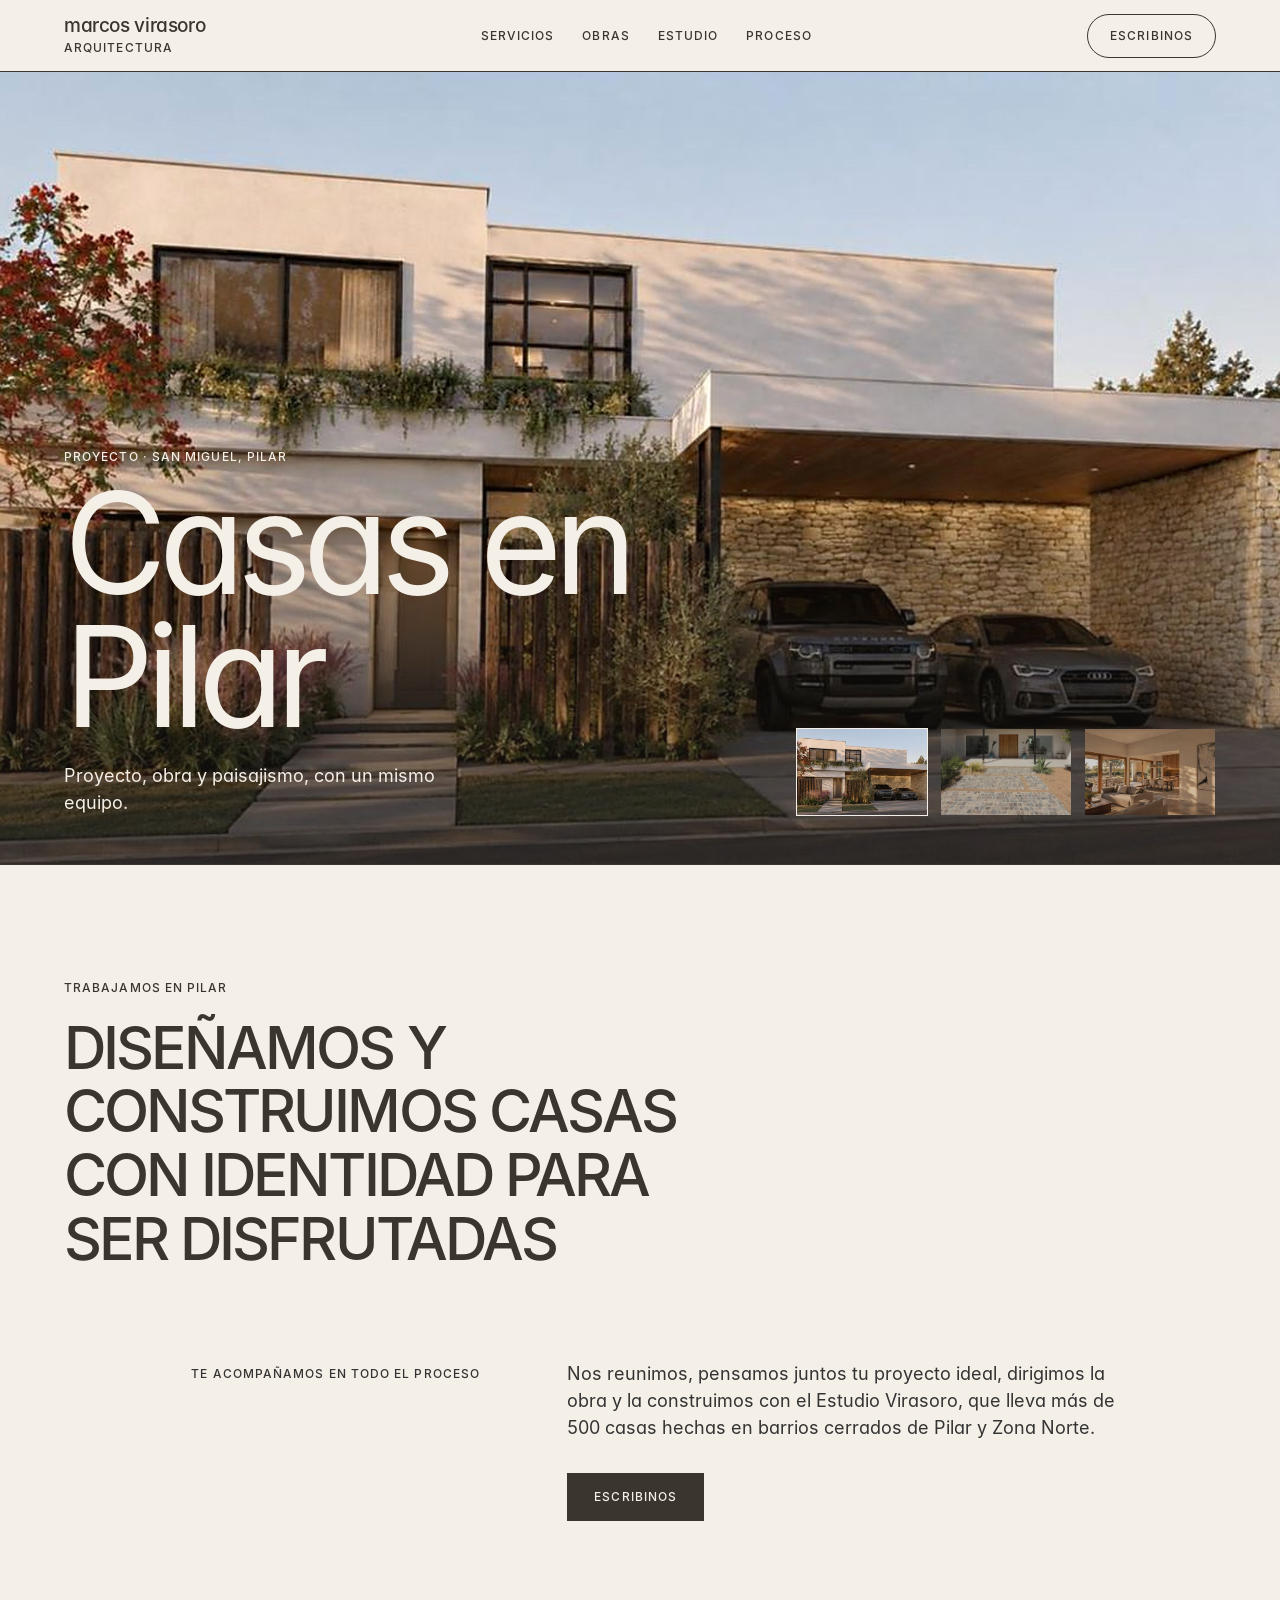
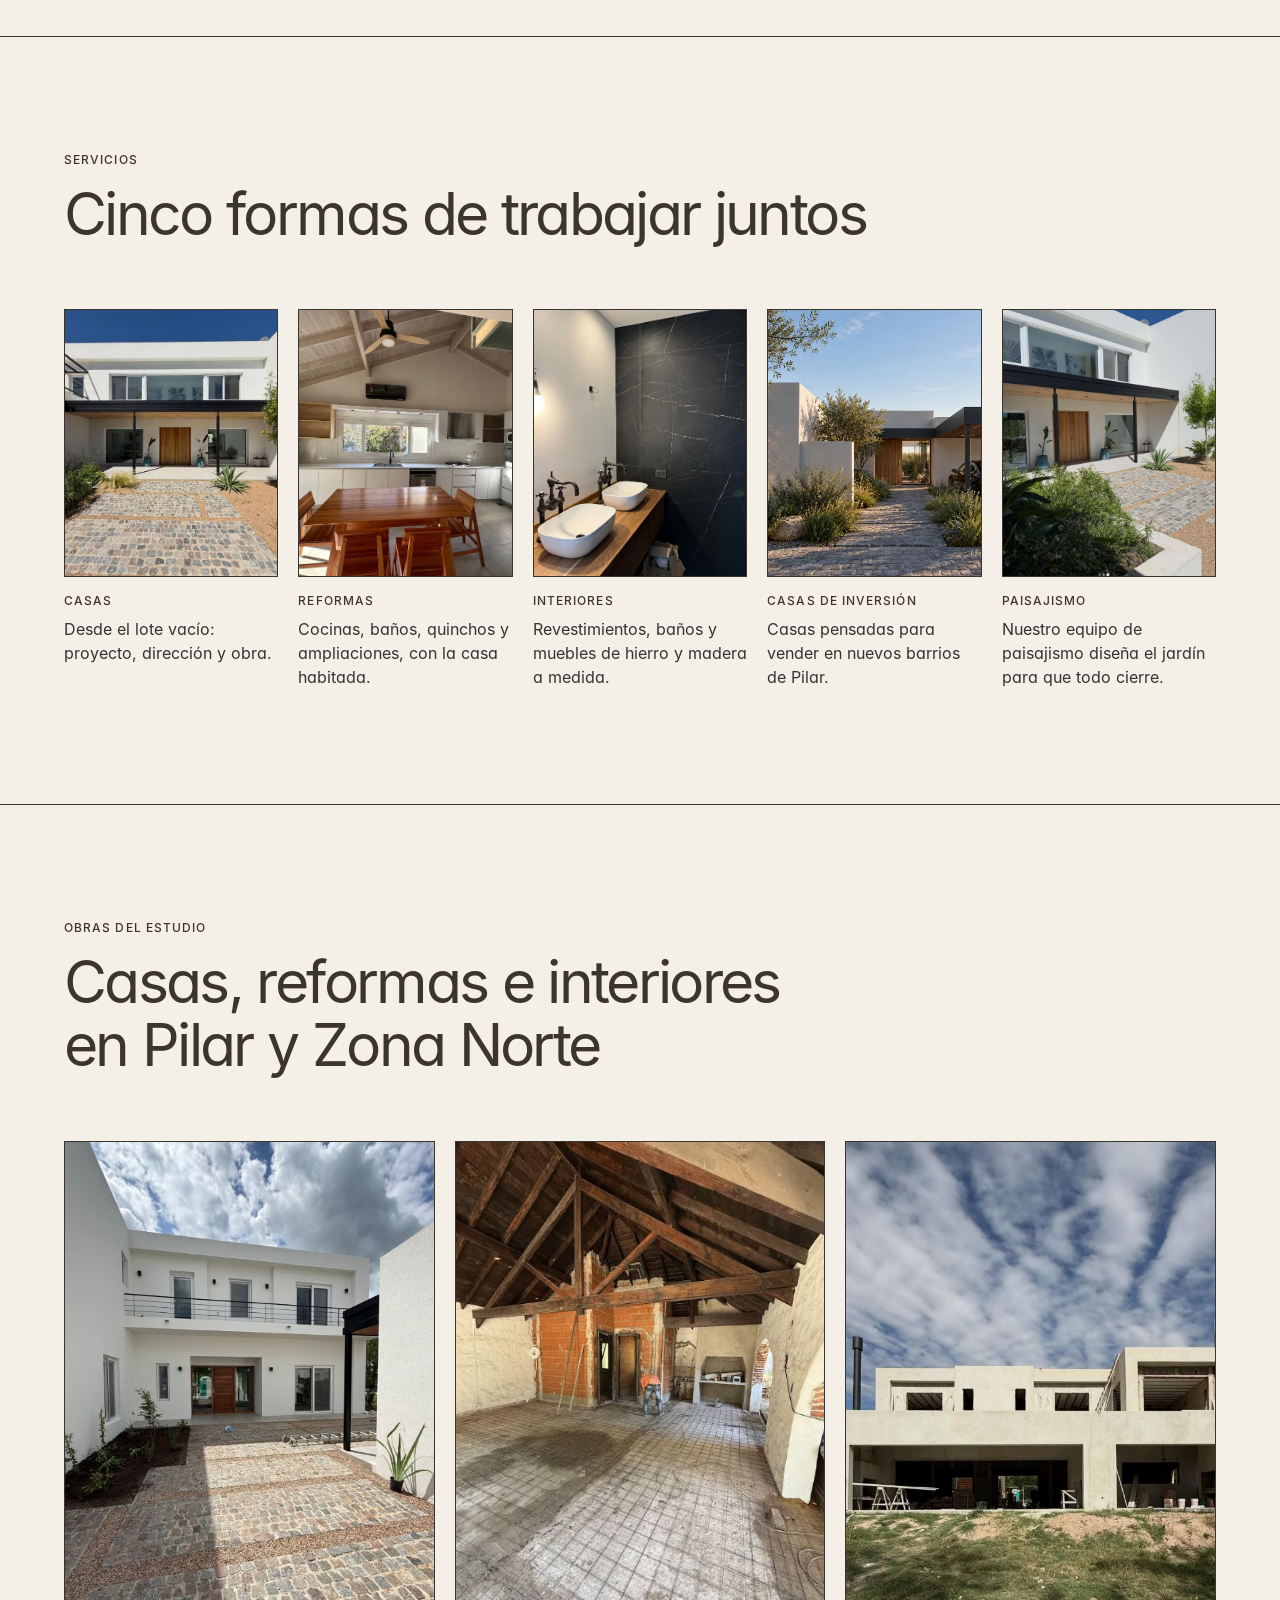
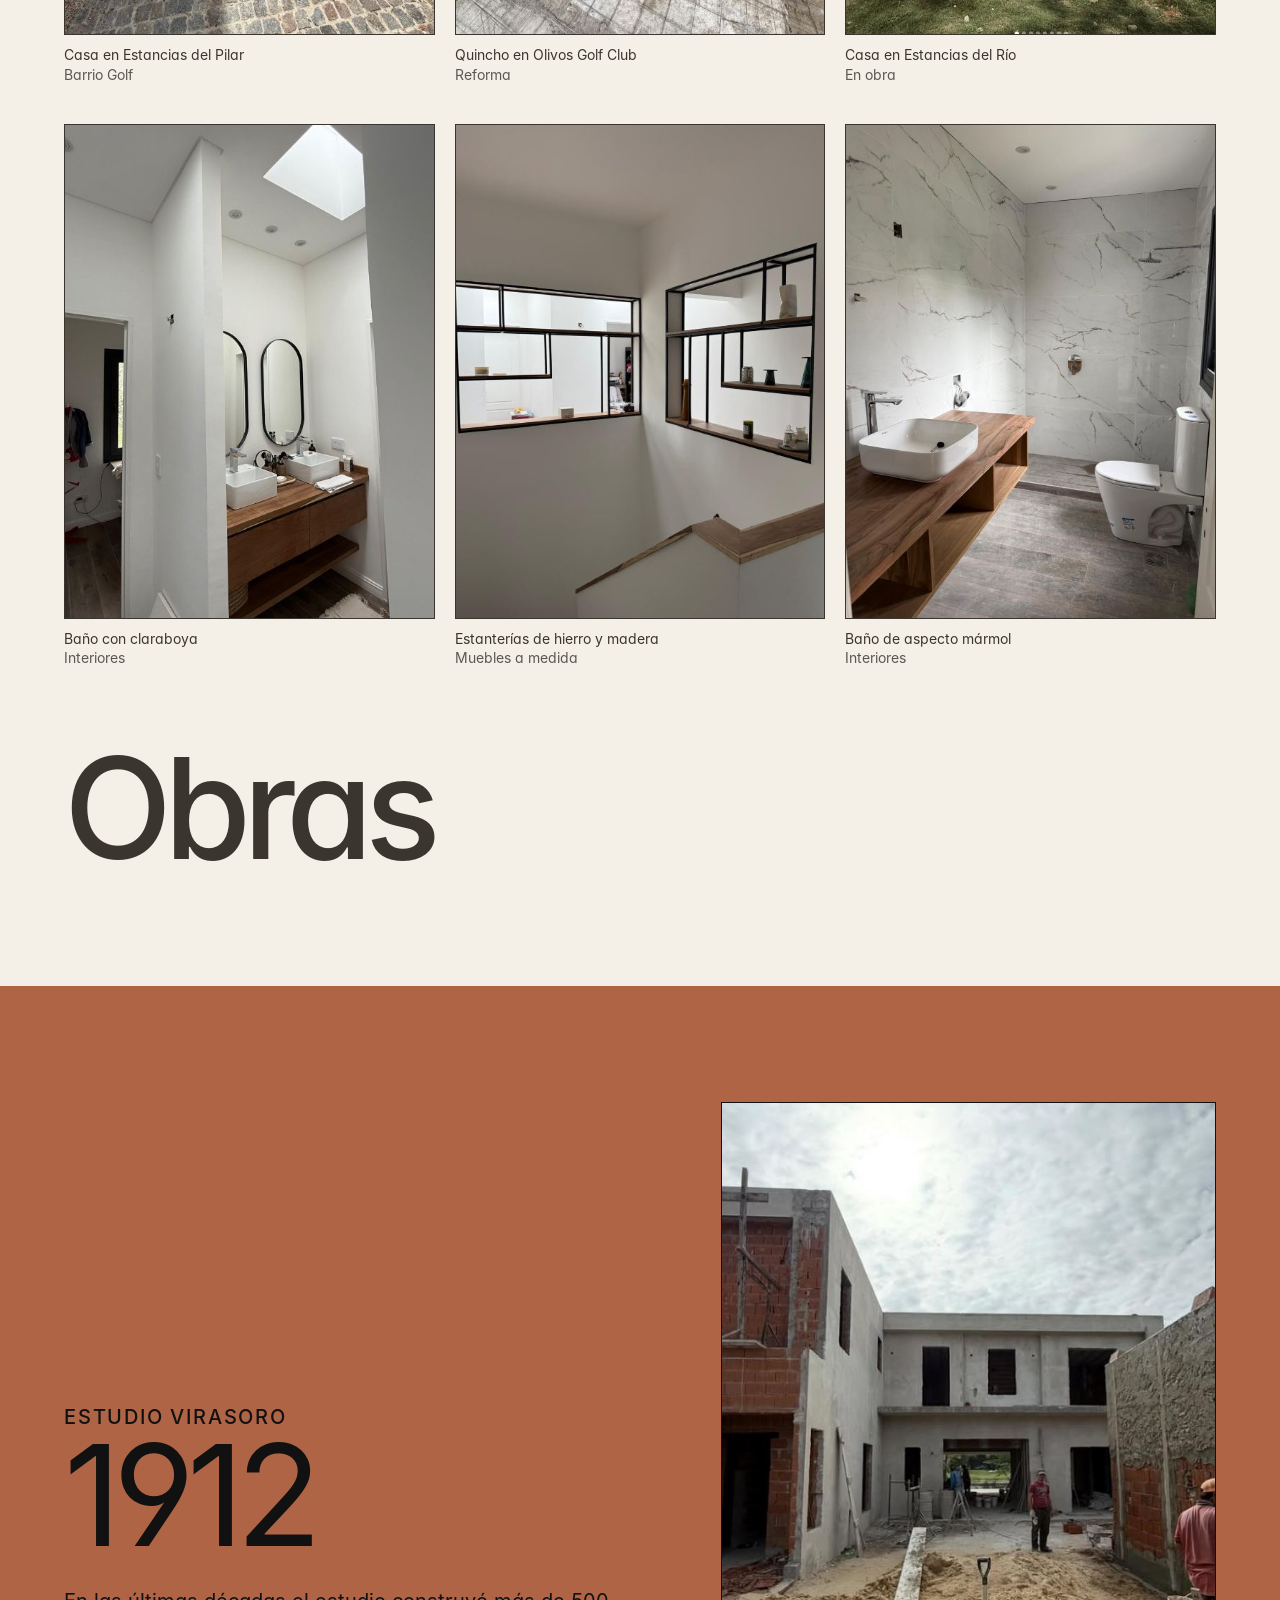
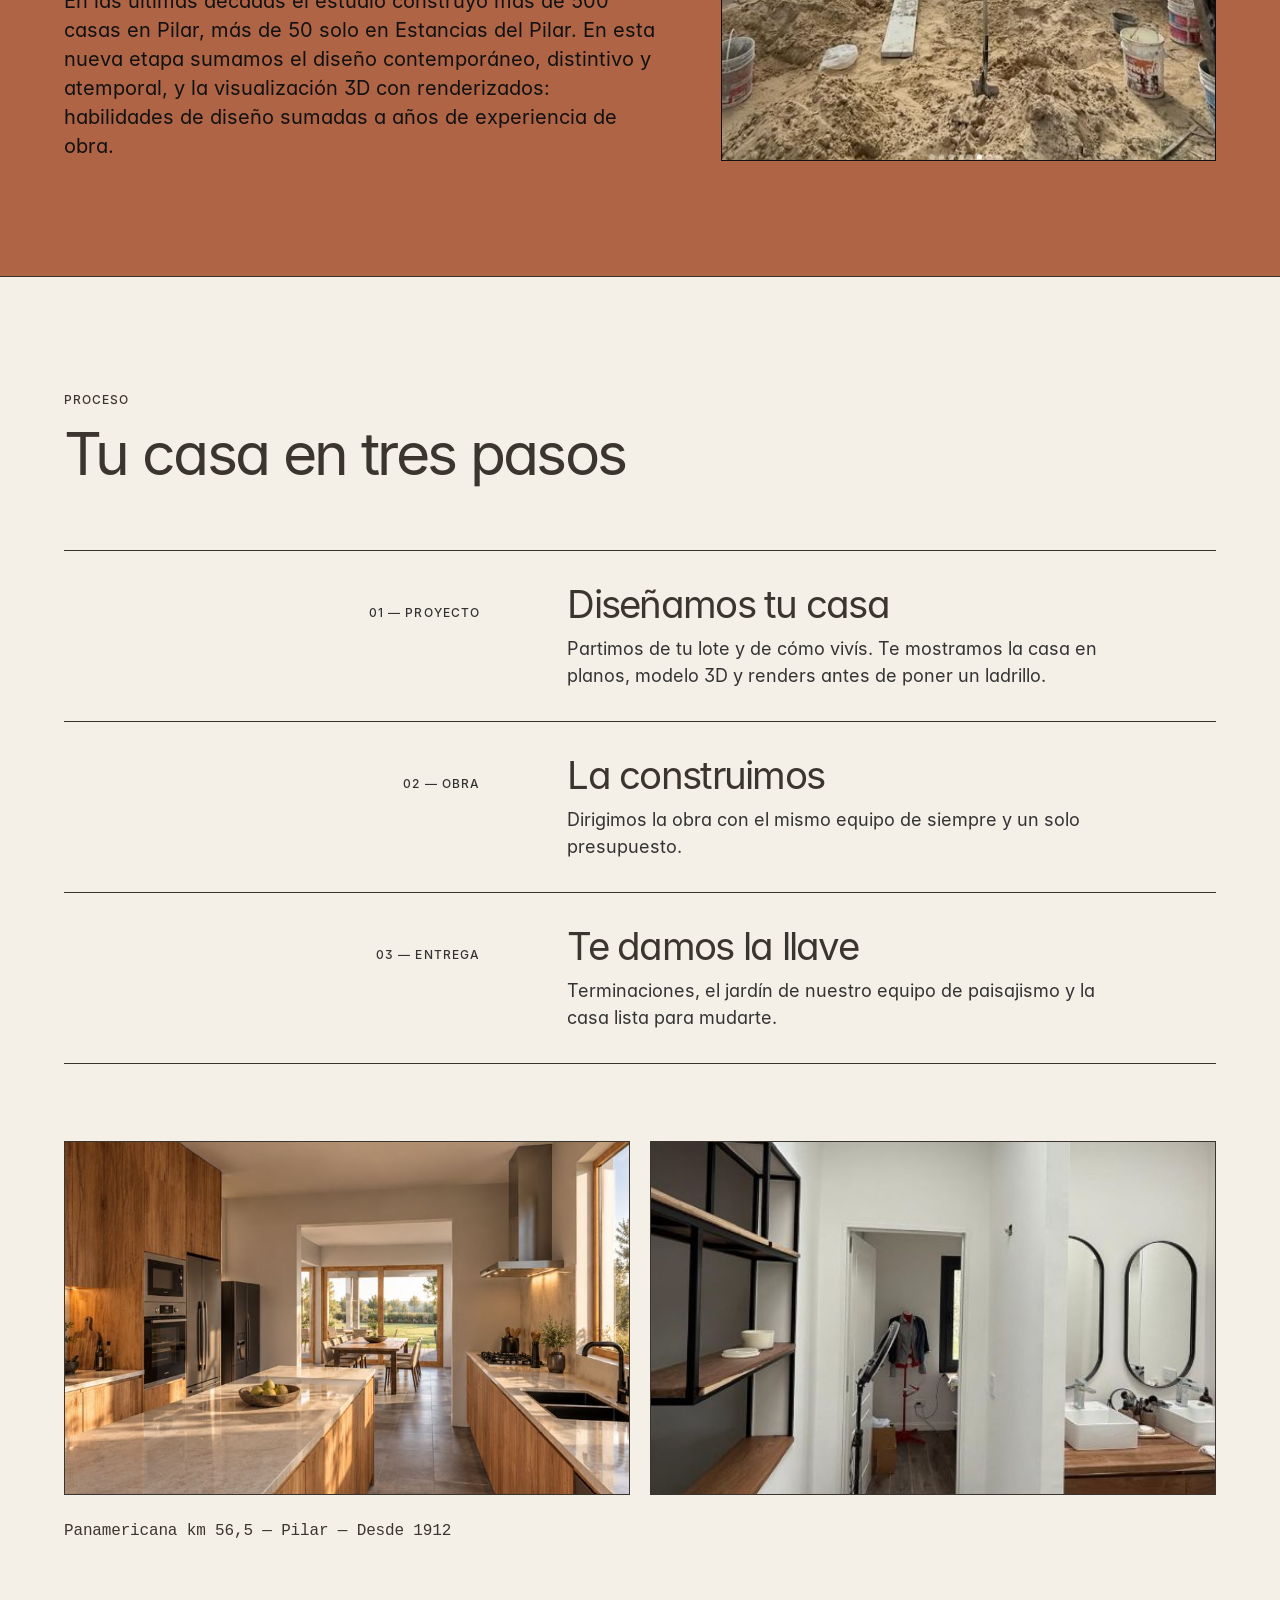
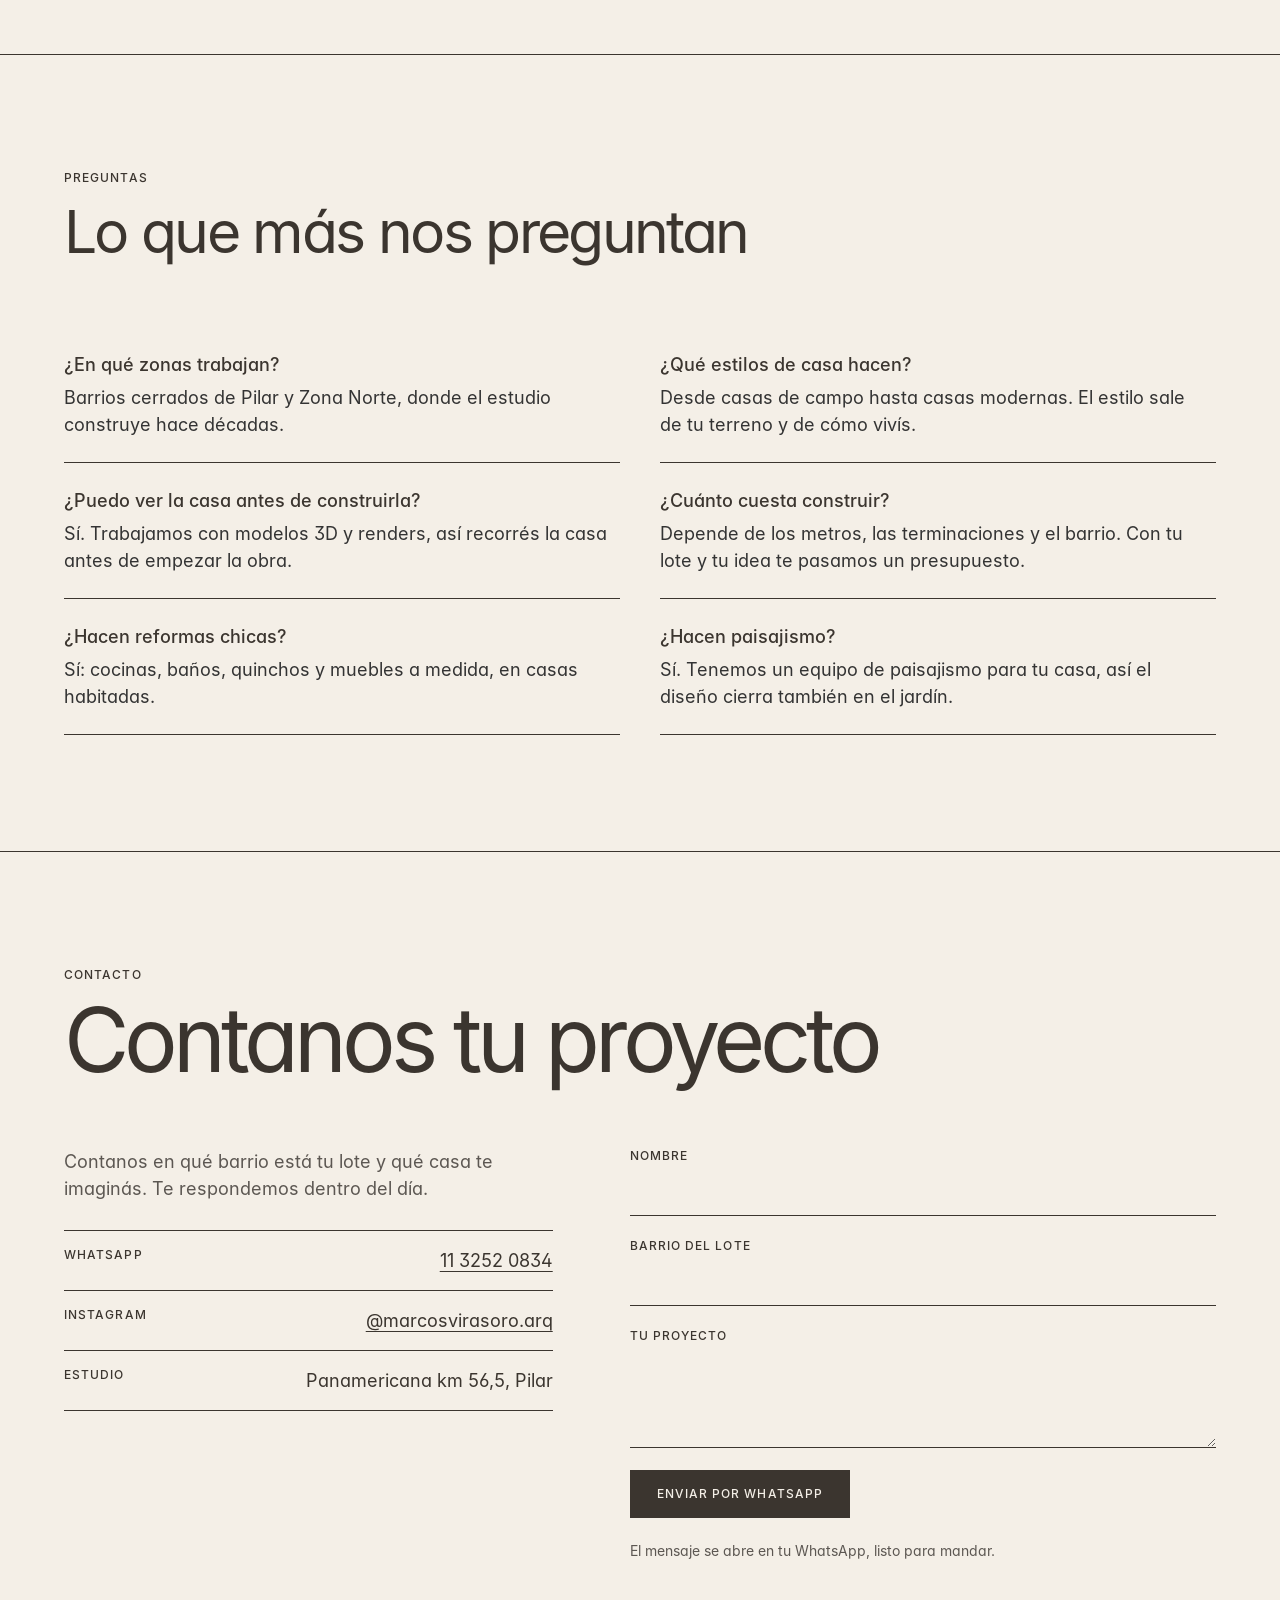
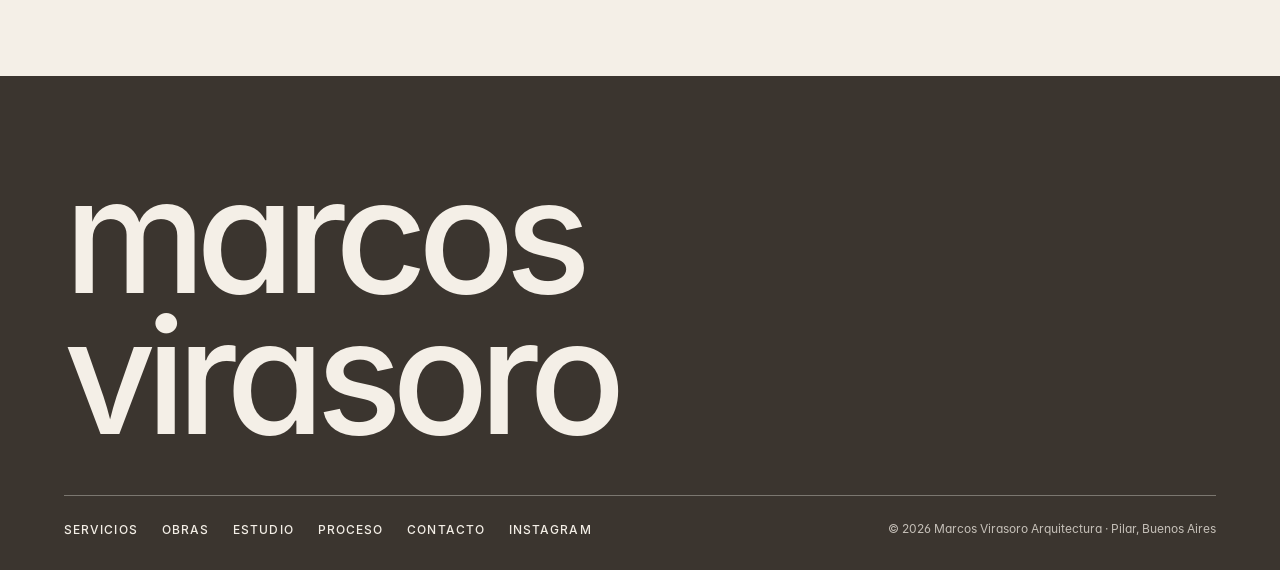
==== index.html @ 6df3194c "Vista previa al compartir el link (WhatsApp, Instagram) Co-Authored-By: Claude Opus 5.5 <noreply@ant" ====
<!DOCTYPE html>
<html lang="es">
<head>
<meta charset="utf-8">
<meta name="viewport" content="width=device-width, initial-scale=1">
<title>Marcos Virasoro Arquitectura</title>
<meta name="description" content="Estudio de arquitectura en Pilar. Proyecto, construcción y paisajismo de casas y reformas en barrios cerrados de Pilar y Zona Norte, con el respaldo del Estudio Virasoro, desde 1912.">
<meta property="og:title" content="Marcos Virasoro Arquitectura">
<meta property="og:description" content="Casas en Pilar y Zona Norte, del proyecto a la llave.">
<meta property="og:image" content="https://marcosvirasoro97-arq.github.io/marcosvirasoro-arquitectura/share.jpg">
<meta property="og:url" content="https://marcosvirasoro97-arq.github.io/marcosvirasoro-arquitectura/">
<meta property="og:type" content="website">
<meta name="twitter:card" content="summary_large_image">
<link rel="canonical" href="https://marcosvirasoro97-arq.github.io/marcosvirasoro-arquitectura/">
<meta name="theme-color" content="#f4efe7">
<link rel="icon" href="favicon.svg" type="image/svg+xml">
<style>
/* VOICE: un libro de arquitectura abierto, sereno y material
   IDEA: monografía de obra; fotos a sangre, hoja de contactos, banda terracota como cambio de ambiente
   PICTURE: la casa a sangre en la portada, con su nombre enorme abajo a la izquierda
   COLOUR and TYPE: lino, nogal y una banda terracota; Inter en susurro (etiquetas) y grito (display)
   LAYOUT: barra fina, portada a sangre, bloques separados por líneas finas, pie oscuro con el nombre gigante */
@font-face{font-family:"Inter";src:url("fonts/Inter-Regular.woff") format("woff");font-weight:400;font-display:swap}
@font-face{font-family:"Inter";src:url("fonts/Inter-Medium.woff") format("woff");font-weight:500 600;font-display:swap}
:root{
  --lino:#f4efe7;--nogal:#3b352f;--carbon:#333;--pizarra:#5c5752;--terracota:#af6446;
  --pad:max(5vw,20px);--max:1400px;
  --label:12px;--body:18px;--h:clamp(40px,4.6vw,60px);--display:clamp(64px,11vw,180px);
}
*{box-sizing:border-box;min-width:0}
html{scroll-behavior:smooth;scroll-padding-top:20px}
body{margin:0;background:var(--lino);color:var(--nogal);font:400 var(--body)/1.5 "Inter",system-ui,sans-serif;font-feature-settings:"ss01","cv11";-webkit-font-smoothing:antialiased;overflow-x:clip}
img{display:block;width:100%;height:100%;object-fit:cover}
a{color:inherit}
h1,h2,h3,p{margin:0}
.label{font-size:var(--label);font-weight:500;text-transform:uppercase;letter-spacing:.09em;line-height:1.3}
.wrap{max-width:var(--max);margin:0 auto;padding-inline:var(--pad)}
.band{padding-block:clamp(64px,9vw,120px);border-top:1px solid var(--nogal)}
.h2{font-size:var(--h);font-weight:400;letter-spacing:-.045em;line-height:1.08;text-wrap:balance}
.muted{color:var(--pizarra)}
.skip{position:absolute;left:-999px;top:8px;background:var(--nogal);color:var(--lino);padding:10px 16px;z-index:10}
.skip:focus{left:8px}
:focus-visible{outline:2px solid var(--terracota);outline-offset:3px}

/* botones */
.btn{display:inline-flex;align-items:center;gap:12px;min-height:48px;padding:14px 26px;background:var(--nogal);color:var(--lino);text-decoration:none;font-size:var(--label);font-weight:500;letter-spacing:.09em;text-transform:uppercase;border:1px solid var(--nogal);transition:background .2s,color .2s}
.btn:hover{background:transparent;color:var(--nogal)}
.pill{display:inline-flex;align-items:center;min-height:44px;padding:10px 22px;border:1px solid currentColor;border-radius:999px;text-decoration:none;font-size:var(--label);font-weight:500;letter-spacing:.09em;text-transform:uppercase;transition:background .2s,color .2s}
.pill:hover{background:var(--nogal);color:var(--lino);border-color:var(--nogal)}
.link{text-decoration:underline;text-underline-offset:4px;text-decoration-thickness:1px}

/* barra */
.top{display:flex;align-items:center;justify-content:space-between;gap:24px;min-height:72px;border-bottom:1px solid var(--nogal)}
.brand{display:flex;flex-direction:column;text-decoration:none;line-height:1.1}
.brand b{font-size:19px;font-weight:500;letter-spacing:-.02em}
.brand span{margin-top:3px}
.menu{display:flex;gap:28px;list-style:none;margin:0;padding:0}
.menu a{text-decoration:none;padding:12px 0;background:linear-gradient(currentColor,currentColor) 0 100%/0 1px no-repeat;transition:background-size .25s}
.menu a:hover{background-size:100% 1px}

/* portada */
.hero{position:relative;height:min(88svh,900px);min-height:540px;overflow:hidden;color:var(--lino)}
.hero>img{position:absolute;inset:0;transition:opacity .5s}
.hero::after{content:"";position:absolute;inset:0;background:linear-gradient(to top,rgba(30,26,22,.62),rgba(30,26,22,0) 55%)}
.hero__in{position:relative;z-index:1;height:100%;display:flex;align-items:flex-end;justify-content:space-between;gap:32px;padding-bottom:clamp(28px,4vw,48px)}
.hero h1{font-size:var(--display);font-weight:400;letter-spacing:-.056em;line-height:.95;margin-top:12px}
.hero__sub{margin-top:18px;max-width:34ch;font-size:var(--body)}
.thumbs{display:flex;gap:12px;flex:none}
.thumbs button{width:132px;aspect-ratio:3/2;padding:0;border:1px solid transparent;background:none;cursor:pointer;opacity:.75;transition:opacity .2s}
.thumbs button:hover,.thumbs button[aria-pressed=true]{opacity:1;border-color:var(--lino)}

/* intro */
.manifest{font-size:var(--h);font-weight:500;text-transform:uppercase;letter-spacing:-.05em;line-height:1.08;margin-top:20px;max-width:20ch;text-wrap:balance}
.split{display:grid;grid-template-columns:minmax(0,1fr) minmax(0,1.4fr);gap:40px;margin-top:clamp(48px,7vw,96px)}
.split>.label{text-align:right;padding-top:6px}
.split p{max-width:52ch;color:var(--carbon)}
.split .btn{margin-top:32px}

/* servicios */
.head{display:flex;justify-content:space-between;align-items:end;gap:24px;margin-bottom:clamp(36px,5vw,64px)}
.grid4{display:grid;grid-template-columns:repeat(5,minmax(0,1fr));gap:20px}
.svc figure{margin:0;aspect-ratio:4/5;overflow:hidden;border:1px solid var(--nogal)}
.svc img{transition:transform .6s}
.svc:hover img{transform:scale(1.03)}
.svc h3{margin-top:16px}
.svc p{margin-top:8px;font-size:16px;color:var(--carbon)}

/* obras: hoja de contactos */
.sheet{display:grid;grid-template-columns:repeat(3,minmax(0,1fr));gap:20px}
.sheet figure{margin:0}
.sheet .ph{aspect-ratio:3/4;overflow:hidden;border:1px solid var(--nogal)}
.sheet figcaption{margin-top:10px;font-size:14px;line-height:1.4}
.sheet figcaption span{display:block;color:var(--pizarra)}
.sheet+.sheet{margin-top:40px}
.marker{font-size:var(--display);font-weight:500;letter-spacing:-.056em;line-height:.9;margin-top:clamp(40px,6vw,80px)}

/* banda terracota */
.rust{background:var(--terracota);color:#111;border-top:0}
.rust .wrap{display:grid;grid-template-columns:minmax(0,1.2fr) minmax(0,1fr);gap:clamp(32px,5vw,80px);align-items:end}
.year{font-size:var(--display);font-weight:400;letter-spacing:-.056em;line-height:.9}
.rust p{margin-top:28px;max-width:46ch;font-size:20px;line-height:1.45}
.rust figure{margin:0;aspect-ratio:3/4;border:1px solid #111;overflow:hidden}

/* proceso */
.steps{list-style:none;margin:0;padding:0;border-top:1px solid var(--nogal)}
.steps li{display:grid;grid-template-columns:minmax(0,1fr) minmax(0,1.4fr);gap:40px;padding-block:32px;border-bottom:1px solid var(--nogal)}
.steps .label{text-align:right;padding-top:12px}
.steps h3{font-size:clamp(28px,3vw,40px);font-weight:400;letter-spacing:-.045em;line-height:1.1}
.steps p{margin-top:10px;max-width:52ch;color:var(--carbon)}
.pair{display:grid;grid-template-columns:1fr 1fr;gap:20px;margin-top:clamp(48px,6vw,80px)}
.pair figure{margin:0;aspect-ratio:16/10;border:1px solid var(--nogal);overflow:hidden}
.spec{margin-top:28px;font:400 16px/1 ui-monospace,SFMono-Regular,Menlo,Consolas,monospace;letter-spacing:-.01em}

/* preguntas */
.faq{display:grid;grid-template-columns:repeat(2,minmax(0,1fr));gap:0 40px}
.faq div{padding-block:24px;border-bottom:1px solid var(--nogal)}
.faq h3{font-size:var(--body);font-weight:500}
.faq p{margin-top:6px;color:var(--carbon);max-width:50ch}

/* contacto */
.contact{display:grid;grid-template-columns:minmax(0,1fr) minmax(0,1.2fr);gap:clamp(40px,6vw,96px);margin-top:clamp(40px,5vw,64px)}
.rows{list-style:none;margin:0;padding:0;border-top:1px solid var(--nogal)}
.rows li{display:flex;justify-content:space-between;gap:16px;flex-wrap:wrap;padding-block:16px;border-bottom:1px solid var(--nogal)}
form{display:grid;gap:22px}
label{display:block}
input,textarea{display:block;width:100%;margin-top:8px;padding:10px 0;border:0;border-bottom:1px solid var(--nogal);background:transparent;color:var(--nogal);font:inherit;font-size:18px;border-radius:0}
textarea{min-height:96px;resize:vertical}
input:focus,textarea:focus{outline:0;border-bottom-width:2px}
.form-note{font-size:14px;color:var(--pizarra)}

/* pie */
.foot{background:var(--nogal);color:var(--lino);padding-block:clamp(56px,7vw,96px) 32px}
.foot .big{font-size:clamp(56px,12.5vw,200px);font-weight:500;letter-spacing:-.06em;line-height:.88}
.foot__row{display:flex;justify-content:space-between;align-items:end;gap:24px;flex-wrap:wrap;margin-top:48px;padding-top:24px;border-top:1px solid rgba(244,239,231,.35)}
.foot__row nav{display:flex;gap:24px;flex-wrap:wrap}
.foot__row a{text-decoration:none}
.foot__row a:hover{text-decoration:underline;text-underline-offset:4px}
.foot small{font-size:12px;opacity:.75}

@media (max-width:1180px){.grid4{grid-template-columns:repeat(3,minmax(0,1fr))}}
@media (max-width:1023px){
  .grid4{grid-template-columns:repeat(2,minmax(0,1fr))}
  .thumbs button{width:96px}
}
@media (max-width:760px){
  .menu{display:none}
  .hero{height:82svh;min-height:520px}
  .hero__in{flex-direction:column;align-items:stretch;justify-content:flex-end}
  .thumbs{gap:8px}.thumbs button{width:auto;flex:1}
  .split,.steps li,.rust .wrap,.contact{grid-template-columns:1fr;gap:20px}
  .split>.label,.steps .label{text-align:left;padding-top:0}
  .sheet{grid-template-columns:1fr 1fr}
  .sheet figure:last-child:nth-child(odd){grid-column:1/-1}
  .sheet figure:last-child:nth-child(odd) .ph{aspect-ratio:4/3}
  .faq{grid-template-columns:1fr}
  .pair{grid-template-columns:1fr}
  .head{flex-direction:column;align-items:start}
  .btn{width:100%;justify-content:center}
}
@media (max-width:420px){.grid4{grid-template-columns:1fr}}
@media (prefers-reduced-motion:reduce){*{transition:none!important;scroll-behavior:auto!important}}
</style>
</head>
<body>
<a class="skip" href="#inicio">Ir al contenido</a>
<header class="wrap top">
  <a class="brand" href="#inicio" aria-label="Marcos Virasoro Arquitectura, inicio"><b>marcos virasoro</b><span class="label">Arquitectura</span></a>
  <nav aria-label="Principal"><ul class="menu label">
    <li><a href="#servicios">Servicios</a></li>
    <li><a href="#obras">Obras</a></li>
    <li><a href="#estudio">Estudio</a></li>
    <li><a href="#proceso">Proceso</a></li>
  </ul></nav>
  <a class="pill" href="#contacto">Escribinos</a>
</header>

<main id="inicio">
  <section class="hero" aria-labelledby="hero-h">
    <img id="hero-img" src="img/hero-vivienda-unifamiliar-pilar-hd.jpg" alt="Casa de dos plantas con muros blancos, galería con pared de piedra y jardín" fetchpriority="high">
    <div class="wrap hero__in">
      <div>
        <p class="label" id="hero-label">Proyecto · San Miguel, Pilar</p>
        <h1 id="hero-h">Casas en Pilar</h1>
        <p class="hero__sub">Proyecto, obra y paisajismo, con un mismo equipo.</p>
      </div>
      <div class="thumbs" role="group" aria-label="Elegir foto de portada">
        <button type="button" aria-pressed="true" data-src="img/hero-vivienda-unifamiliar-pilar-hd.jpg" data-pos="50% 50%" data-label="Proyecto · San Miguel, Pilar" data-alt="Casa de dos plantas con muros blancos, galería con pared de piedra y jardín" aria-label="Proyecto en San Miguel"><img src="img/hero-vivienda-unifamiliar-pilar.jpg" alt=""></button>
        <button type="button" aria-pressed="false" data-src="img/acceso-principal-hd.jpg" data-pos="50% 82%" data-label="Casa · Estancias del Pilar" data-alt="Frente de una casa blanca con puerta de madera, galería y camino de adoquines" aria-label="Casa en Estancias del Pilar"><img src="img/acceso-principal.jpg" alt="" style="object-position:50% 80%"></button>
        <button type="button" aria-pressed="false" data-src="img/sala-con-galeria-al-jardin-hd.jpg" data-pos="50% 50%" data-label="Interior · Proyecto 2027" data-alt="Living y comedor con ventanales de madera abiertos al jardín al atardecer" aria-label="Interior con galería al jardín"><img src="img/sala-con-galeria-al-jardin.jpg" alt=""></button>
      </div>
    </div>
  </section>

  <section class="band" aria-labelledby="intro-h">
    <div class="wrap">
      <p class="label">Trabajamos en Pilar</p>
      <h2 class="manifest" id="intro-h">Diseñamos y construimos casas con identidad para ser disfrutadas</h2>
      <div class="split">
        <p class="label">Te acompañamos en todo el proceso</p>
        <div>
          <p>Nos reunimos, pensamos juntos tu proyecto ideal, dirigimos la obra y la construimos con el Estudio Virasoro, que lleva más de 500 casas hechas en barrios cerrados de Pilar y Zona Norte.</p>
          <a class="btn" href="#contacto">Escribinos</a>
        </div>
      </div>
    </div>
  </section>

  <section class="band" id="servicios" aria-labelledby="serv-h">
    <div class="wrap">
      <div class="head"><div><p class="label">Servicios</p><h2 class="h2" id="serv-h" style="margin-top:14px">Cinco formas de trabajar juntos</h2></div></div>
      <div class="grid4">
        <article class="svc"><figure><img src="img/acceso-principal.jpg" alt="Frente de una casa blanca con puerta de madera, galería y camino de adoquines" loading="lazy" style="object-position:50% 60%"></figure><h3 class="label">Casas</h3><p>Desde el lote vacío: proyecto, dirección y obra.</p></article>
        <article class="svc"><figure><img src="img/reforma-de-cocina.jpg" alt="Cocina blanca reformada con mesa de madera y vigas a la vista" loading="lazy"></figure><h3 class="label">Reformas</h3><p>Cocinas, baños, quinchos y ampliaciones, con la casa habitada.</p></article>
        <article class="svc"><figure><img src="img/bano-con-revestimiento-oscuro.jpg" alt="Baño con pared oscura con vetas, dos bachas y grifería de bronce" loading="lazy"></figure><h3 class="label">Interiores</h3><p>Revestimientos, baños y muebles de hierro y madera a medida.</p></article>
        <article class="svc"><figure><img src="img/casa-de-inversion-en-san-miguel.jpg" alt="Fachada de una casa de una planta con muros blancos y galería para dos autos" loading="lazy" style="object-position:40% 50%"></figure><h3 class="label">Casas de inversión</h3><p>Casas pensadas para vender en nuevos barrios de Pilar.</p></article>
        <article class="svc"><figure><img src="img/galeria-y-jardin-de-acceso.jpg" alt="Jardín de acceso con agaves y plantas junto a una galería" loading="lazy" style="object-position:30% 100%"></figure><h3 class="label">Paisajismo</h3><p>Nuestro equipo de paisajismo diseña el jardín para que todo cierre.</p></article>
      </div>
    </div>
  </section>

  <section class="band" id="obras" aria-labelledby="obras-h">
    <div class="wrap">
      <div class="head"><div><p class="label">Obras del estudio</p><h2 class="h2" id="obras-h" style="margin-top:14px">Casas, reformas e interiores en Pilar y Zona Norte</h2></div></div>
      <div class="sheet">
        <figure><div class="ph"><img src="img/vivienda-terminada.jpg" alt="Casa blanca de dos plantas con balcón, puerta de madera y patio de adoquines" loading="lazy"></div><figcaption>Casa en Estancias del Pilar<span>Barrio Golf</span></figcaption></figure>
        <figure><div class="ph"><img src="img/reforma-de-un-quincho.jpg" alt="Quincho en reforma con techo de madera y ladrillo a la vista" loading="lazy"></div><figcaption>Quincho en Olivos Golf Club<span>Reforma</span></figcaption></figure>
        <figure><div class="ph"><img src="img/estructura-terminada.jpg" alt="Casa de dos plantas con la estructura de hormigón terminada" loading="lazy"></div><figcaption>Casa en Estancias del Río<span>En obra</span></figcaption></figure>
      </div>
      <div class="sheet">
        <figure><div class="ph"><img src="img/bano-con-doble-lavabo-y-claraboya.jpg" alt="Baño con dos espejos ovalados, doble bacha sobre madera y claraboya" loading="lazy"></div><figcaption>Baño con claraboya<span>Interiores</span></figcaption></figure>
        <figure><div class="ph"><img src="img/estanterias-junto-a-la-escalera.jpg" alt="Dos estanterías de hierro negro y madera empotradas junto a una escalera" loading="lazy"></div><figcaption>Estanterías de hierro y madera<span>Muebles a medida</span></figcaption></figure>
        <figure><div class="ph"><img src="img/bano-con-revestimiento-de-aspecto-marmol.jpg" alt="Baño con paredes de aspecto mármol, bacha sobre mesada de madera y ducha" loading="lazy"></div><figcaption>Baño de aspecto mármol<span>Interiores</span></figcaption></figure>
      </div>
      <p class="marker" aria-hidden="true">Obras</p>
    </div>
  </section>

  <section class="band rust" id="estudio" aria-labelledby="est-h">
    <div class="wrap">
      <div>
        <p class="label">Estudio Virasoro</p>
        <h2 class="year" id="est-h" aria-label="Desde 1912">1912</h2>
        <p>En las últimas décadas el estudio construyó más de 500 casas en Pilar, más de 50 solo en Estancias del Pilar. En esta nueva etapa sumamos el diseño contemporáneo, distintivo y atemporal, y la visualización 3D con renderizados: habilidades de diseño sumadas a años de experiencia de obra.</p>
      </div>
      <figure><img src="img/estructura-y-mamposteria.jpg" alt="Casa en construcción con mampostería de ladrillo y estructura de hormigón" loading="lazy"></figure>
    </div>
  </section>

  <section class="band" id="proceso" aria-labelledby="proc-h">
    <div class="wrap">
      <div class="head"><div><p class="label">Proceso</p><h2 class="h2" id="proc-h" style="margin-top:14px">Tu casa en tres pasos</h2></div></div>
      <ol class="steps">
        <li><p class="label">01 — Proyecto</p><div><h3>Diseñamos tu casa</h3><p>Partimos de tu lote y de cómo vivís. Te mostramos la casa en planos, modelo 3D y renders antes de poner un ladrillo.</p></div></li>
        <li><p class="label">02 — Obra</p><div><h3>La construimos</h3><p>Dirigimos la obra con el mismo equipo de siempre y un solo presupuesto.</p></div></li>
        <li><p class="label">03 — Entrega</p><div><h3>Te damos la llave</h3><p>Terminaciones, el jardín de nuestro equipo de paisajismo y la casa lista para mudarte.</p></div></li>
      </ol>
      <div class="pair">
        <figure><img src="img/cocina-y-comedor.jpg" alt="Cocina con muebles de madera, mesada de mármol y comedor con vista al jardín" loading="lazy"></figure>
        <figure><img src="img/bano-y-pasillo-con-claraboyas.jpg" alt="Pasillo luminoso con claraboyas que da a un baño con doble bacha" loading="lazy" style="object-position:50% 55%"></figure>
      </div>
      <p class="spec">Panamericana km 56,5 — Pilar — Desde 1912</p>
    </div>
  </section>

  <section class="band" id="preguntas" aria-labelledby="faq-h">
    <div class="wrap">
      <div class="head"><div><p class="label">Preguntas</p><h2 class="h2" id="faq-h" style="margin-top:14px">Lo que más nos preguntan</h2></div></div>
      <div class="faq">
        <div><h3>¿En qué zonas trabajan?</h3><p>Barrios cerrados de Pilar y Zona Norte, donde el estudio construye hace décadas.</p></div>
        <div><h3>¿Qué estilos de casa hacen?</h3><p>Desde casas de campo hasta casas modernas. El estilo sale de tu terreno y de cómo vivís.</p></div>
        <div><h3>¿Puedo ver la casa antes de construirla?</h3><p>Sí. Trabajamos con modelos 3D y renders, así recorrés la casa antes de empezar la obra.</p></div>
        <div><h3>¿Cuánto cuesta construir?</h3><p>Depende de los metros, las terminaciones y el barrio. Con tu lote y tu idea te pasamos un presupuesto.</p></div>
        <div><h3>¿Hacen reformas chicas?</h3><p>Sí: cocinas, baños, quinchos y muebles a medida, en casas habitadas.</p></div>
        <div><h3>¿Hacen paisajismo?</h3><p>Sí. Tenemos un equipo de paisajismo para tu casa, así el diseño cierra también en el jardín.</p></div>
      </div>
    </div>
  </section>

  <section class="band" id="contacto" aria-labelledby="cont-h">
    <div class="wrap">
      <p class="label">Contacto</p>
      <h2 class="h2" id="cont-h" style="margin-top:14px;font-size:clamp(48px,7vw,110px);letter-spacing:-.056em;line-height:.98">Contanos tu proyecto</h2>
      <div class="contact">
        <div>
          <p class="muted" style="max-width:40ch">Contanos en qué barrio está tu lote y qué casa te imaginás. Te respondemos dentro del día.</p>
          <ul class="rows" style="margin-top:28px">
            <li><span class="label">WhatsApp</span><a class="link" href="https://wa.me/5491132520834">11 3252 0834</a></li>
            <li><span class="label">Instagram</span><a class="link" href="https://www.instagram.com/marcosvirasoro.arq/">@marcosvirasoro.arq</a></li>
            <li><span class="label">Estudio</span><span>Panamericana km 56,5, Pilar</span></li>
          </ul>
        </div>
        <form id="form" novalidate>
          <label class="label" for="f-nombre">Nombre<input id="f-nombre" name="nombre" autocomplete="name"></label>
          <label class="label" for="f-lote">Barrio del lote<input id="f-lote" name="lote" autocomplete="off"></label>
          <label class="label" for="f-msg">Tu proyecto<textarea id="f-msg" name="proyecto" rows="3"></textarea></label>
          <div><a class="btn" id="send" href="https://wa.me/5491132520834">Enviar por WhatsApp</a></div>
          <p class="form-note">El mensaje se abre en tu WhatsApp, listo para mandar.</p>
        </form>
      </div>
    </div>
  </section>
</main>

<footer class="foot">
  <div class="wrap">
    <p class="big" aria-hidden="true">marcos<br>virasoro</p>
    <div class="foot__row">
      <nav aria-label="Pie" class="label"><a href="#servicios">Servicios</a><a href="#obras">Obras</a><a href="#estudio">Estudio</a><a href="#proceso">Proceso</a><a href="#contacto">Contacto</a><a href="https://www.instagram.com/marcosvirasoro.arq/">Instagram</a></nav>
      <small>© 2026 Marcos Virasoro Arquitectura · Pilar, Buenos Aires</small>
    </div>
  </div>
</footer>

<script>
{
  const img=document.getElementById('hero-img'),lab=document.getElementById('hero-label');
  const btns=[...document.querySelectorAll('.thumbs button')];
  btns.forEach(b=>b.addEventListener('click',()=>{
    btns.forEach(x=>x.setAttribute('aria-pressed',x===b));
    img.style.opacity=0;
    setTimeout(()=>{img.src=b.dataset.src;img.alt=b.dataset.alt;img.style.objectPosition=b.dataset.pos||'50% 50%';lab.textContent=b.dataset.label;img.style.opacity=1},200);
  }));
  const f=document.getElementById('form'),send=document.getElementById('send');
  const upd=()=>{
    const d=new FormData(f),n=(d.get('nombre')||'').trim(),l=(d.get('lote')||'').trim(),m=(d.get('proyecto')||'').trim();
    let t='Hola';t+=n?', soy '+n+'.':'.';
    if(l)t+=' Tengo un lote en '+l+'.';
    if(m)t+=' '+m;
    send.href='https://wa.me/5491132520834?text='+encodeURIComponent(t);
  };
  f.addEventListener('input',upd);upd();
  f.addEventListener('submit',e=>e.preventDefault());
}
</script>
</body>
</html>
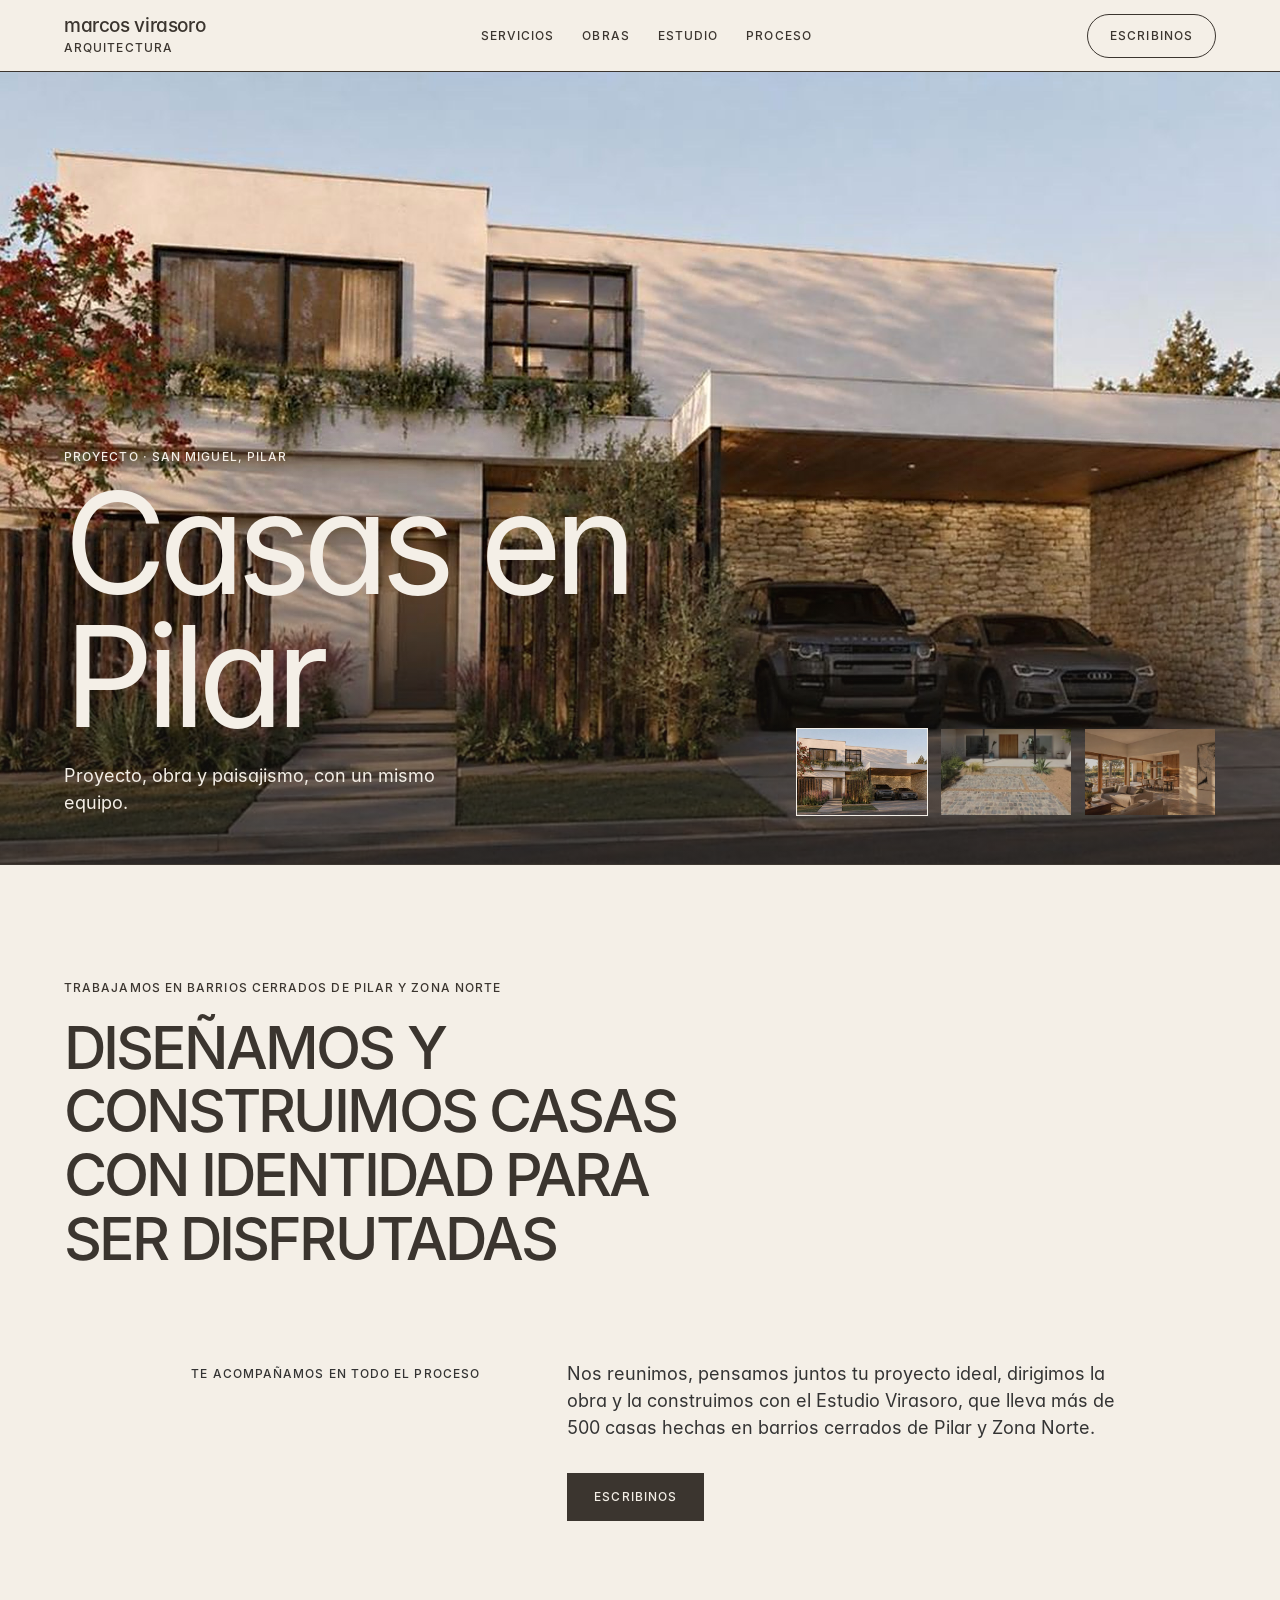
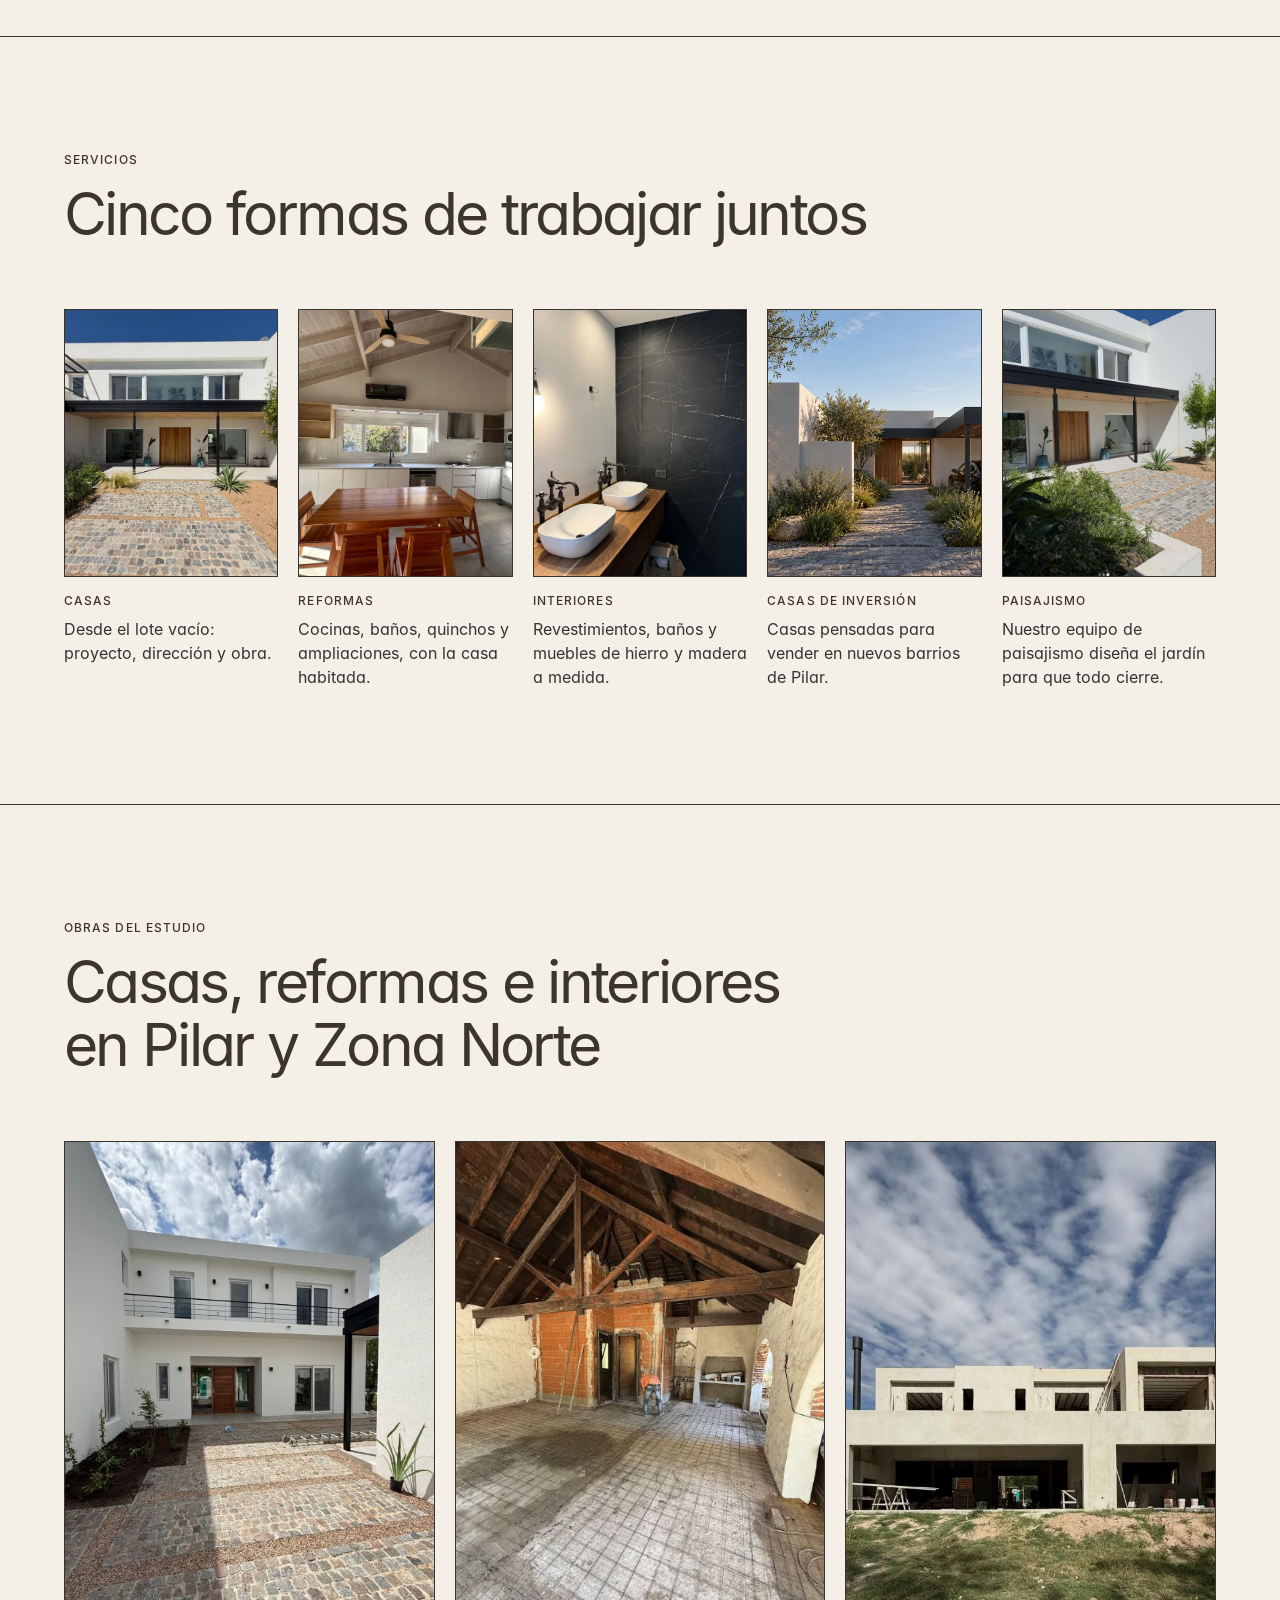
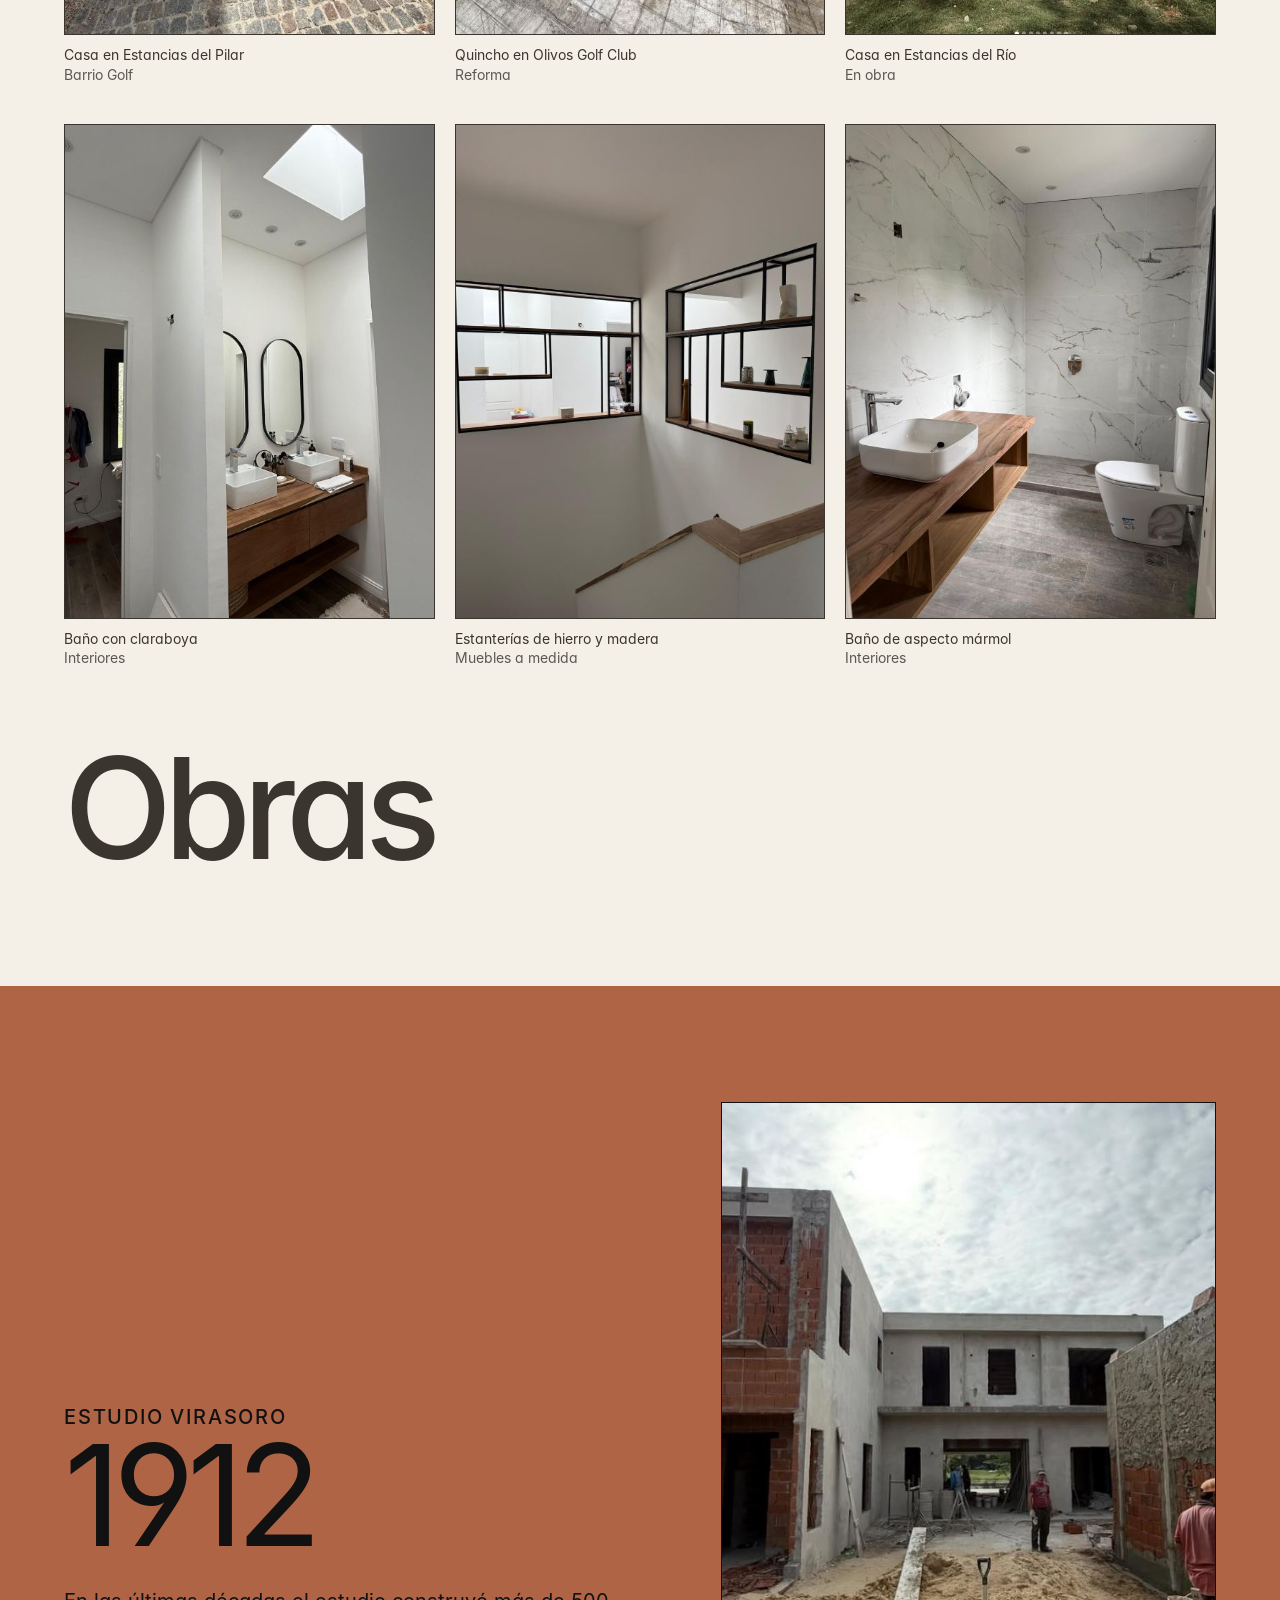
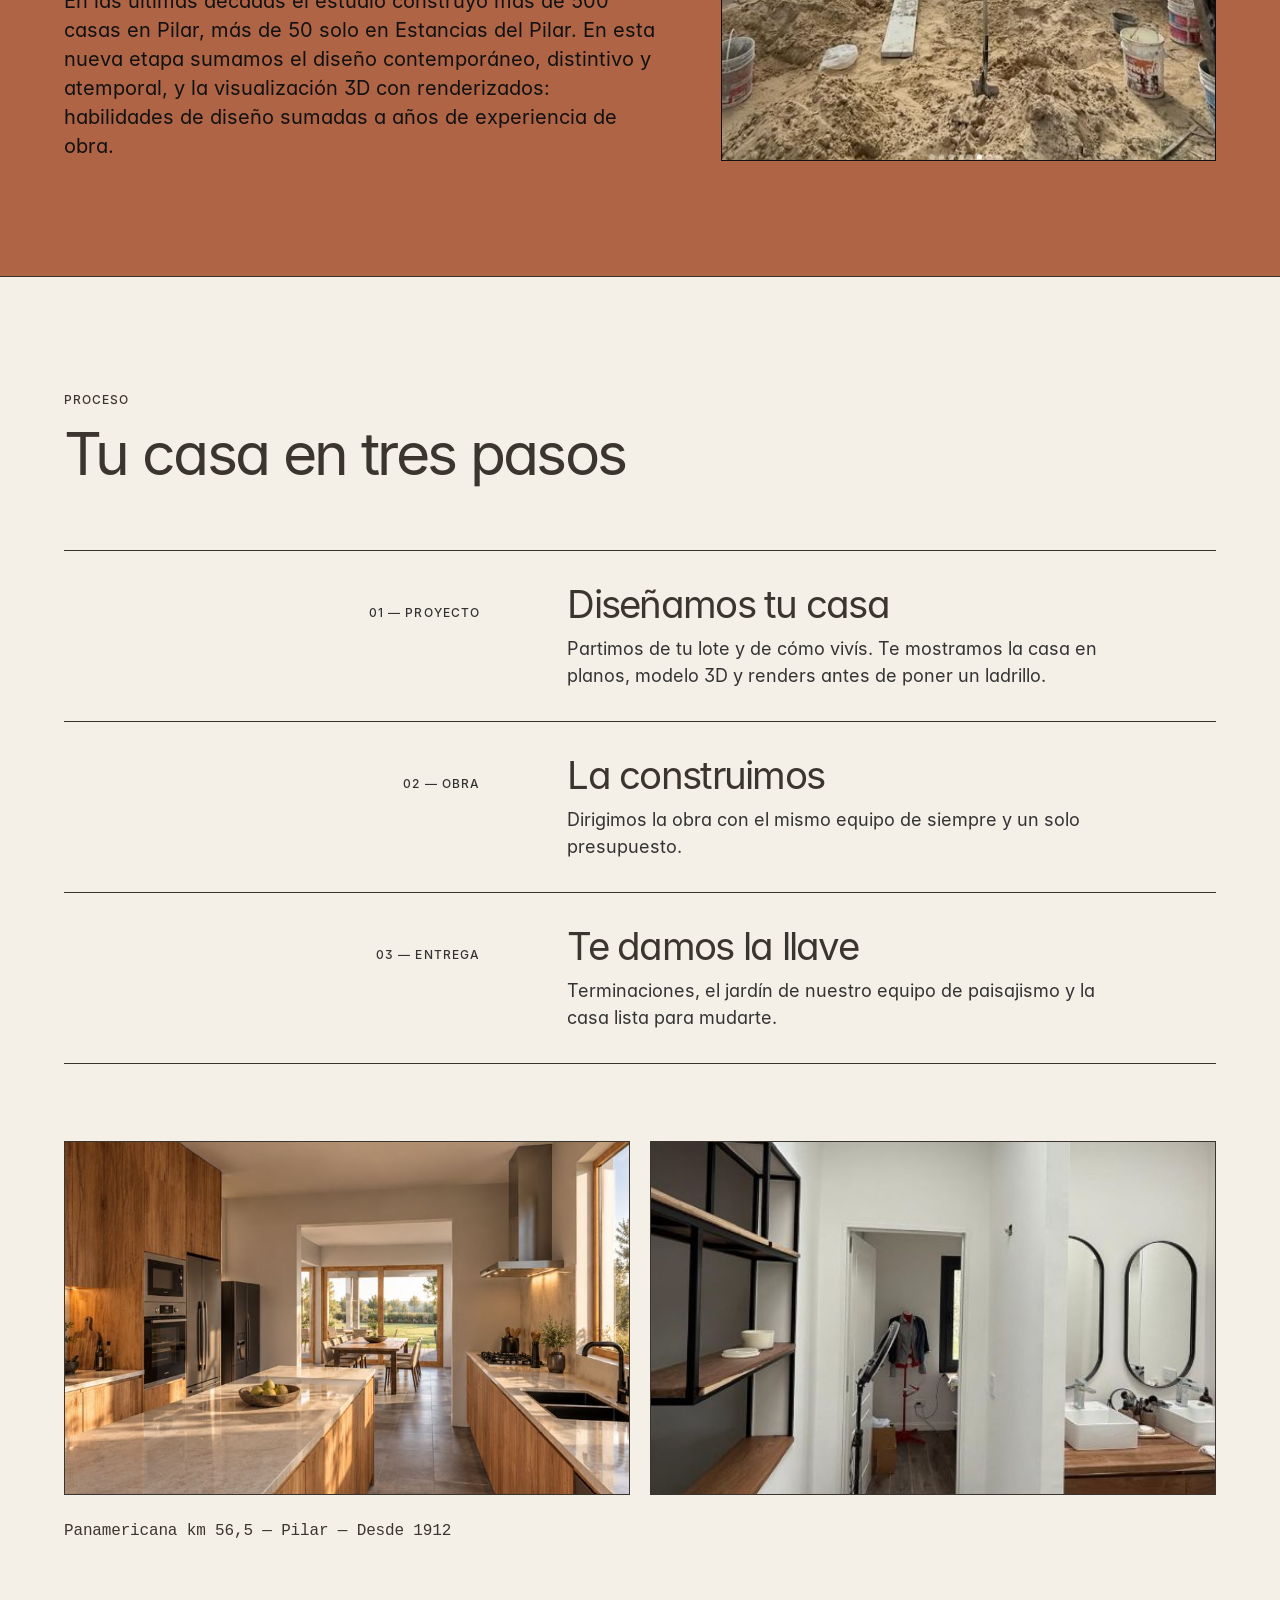
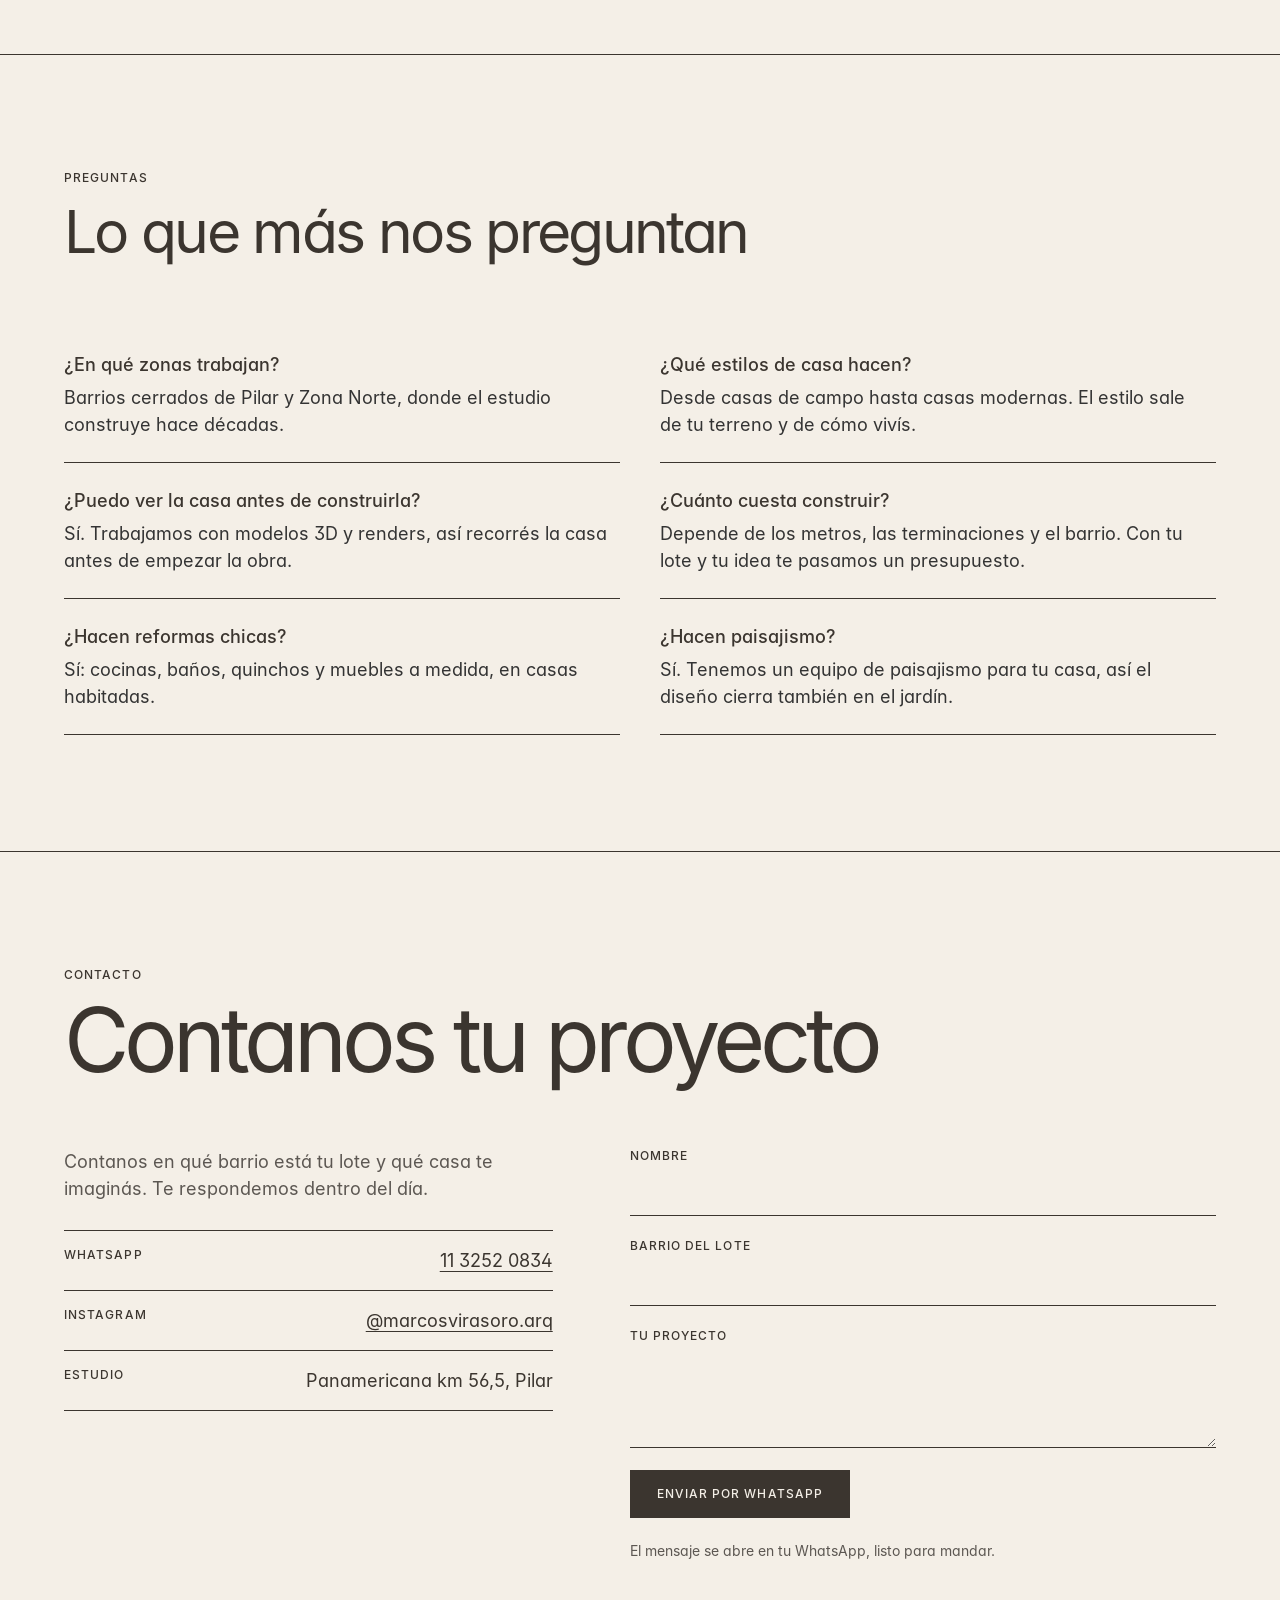
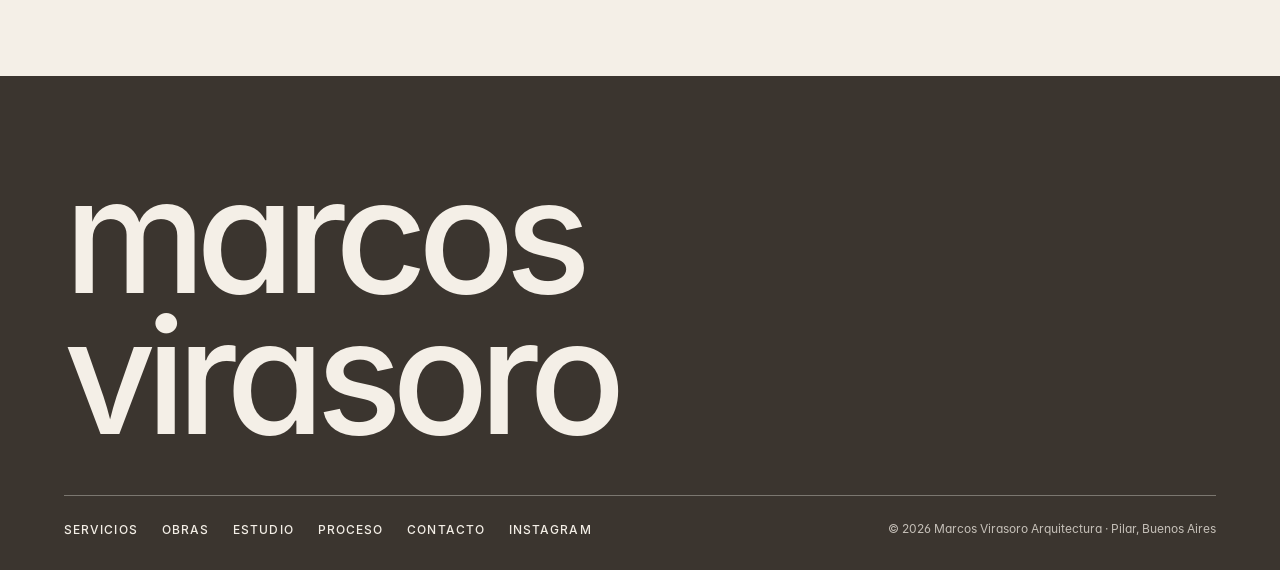
==== commit 16129702: "Etiqueta: trabajamos en barrios cerrados de Pilar y Zona Norte Co-Authored-By: Claude Opus 5.5 <nore" ====
--- a/index.html
+++ b/index.html
@@ -6,7 +6,7 @@
 <title>Marcos Virasoro Arquitectura</title>
 <meta name="description" content="Estudio de arquitectura en Pilar. Proyecto, construcción y paisajismo de casas y reformas en barrios cerrados de Pilar y Zona Norte, con el respaldo del Estudio Virasoro, desde 1912.">
 <meta property="og:title" content="Marcos Virasoro Arquitectura">
-<meta property="og:description" content="Casas en Pilar y Zona Norte, del proyecto a la llave.">
+<meta property="og:description" content="Diseñamos y construimos casas con identidad en Pilar y Zona Norte.">
 <meta property="og:image" content="https://marcosvirasoro97-arq.github.io/marcosvirasoro-arquitectura/share.jpg">
 <meta property="og:url" content="https://marcosvirasoro97-arq.github.io/marcosvirasoro-arquitectura/">
 <meta property="og:type" content="website">
@@ -193,7 +193,7 @@
 
   <section class="band" aria-labelledby="intro-h">
     <div class="wrap">
-      <p class="label">Trabajamos en Pilar</p>
+      <p class="label">Trabajamos en barrios cerrados de Pilar y Zona Norte</p>
       <h2 class="manifest" id="intro-h">Diseñamos y construimos casas con identidad para ser disfrutadas</h2>
       <div class="split">
         <p class="label">Te acompañamos en todo el proceso</p>
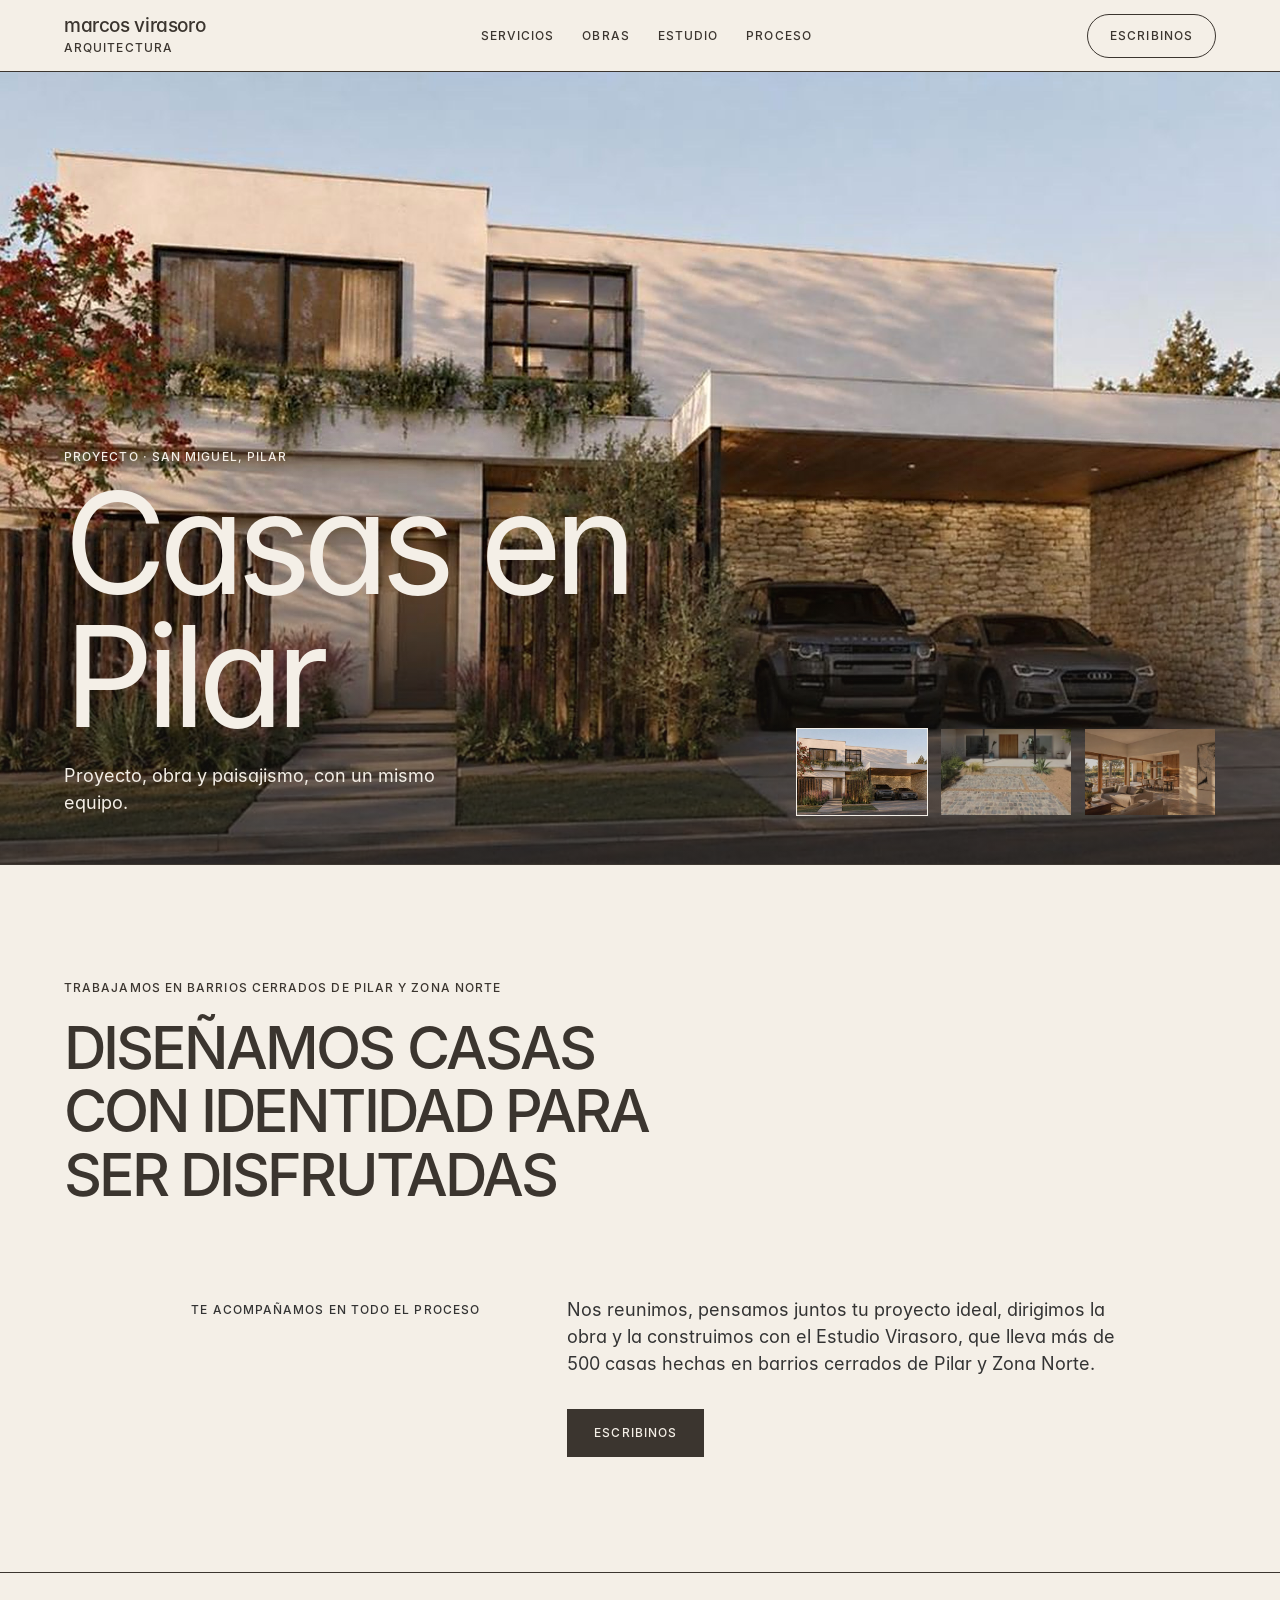
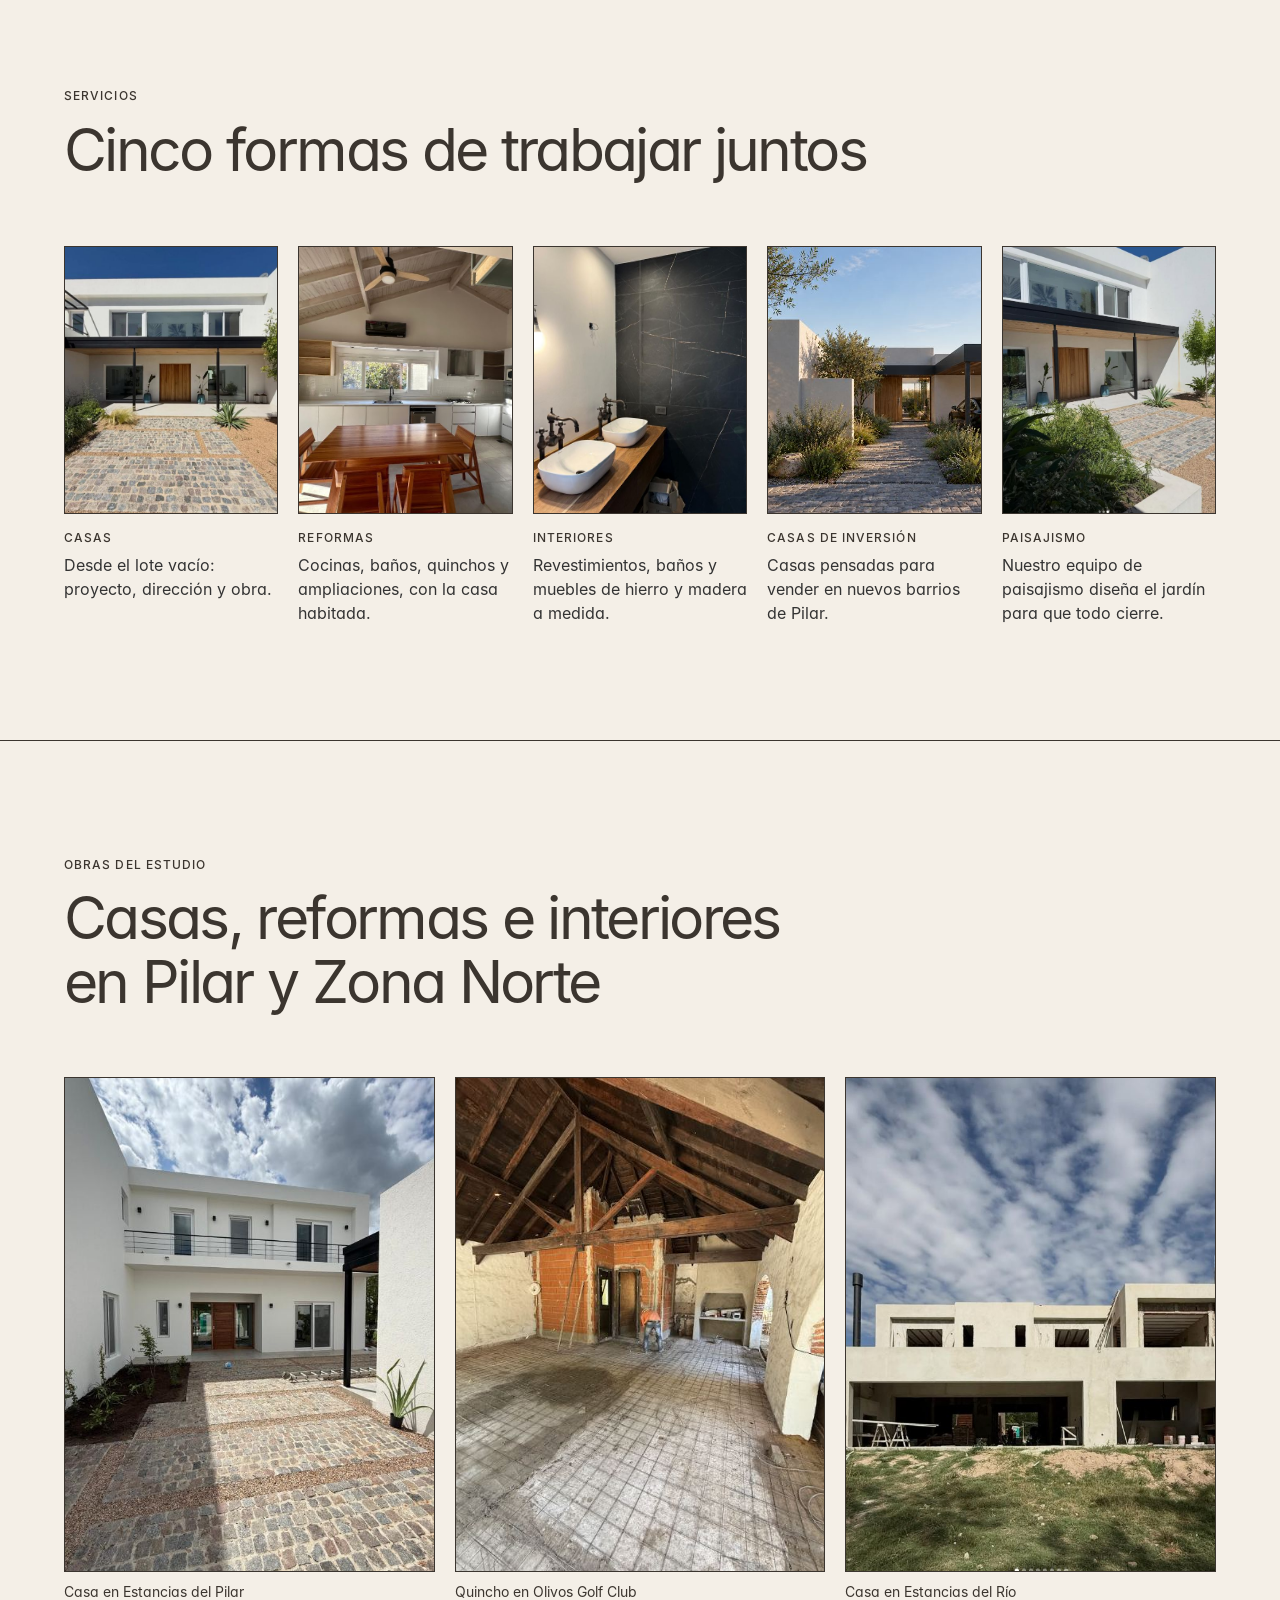
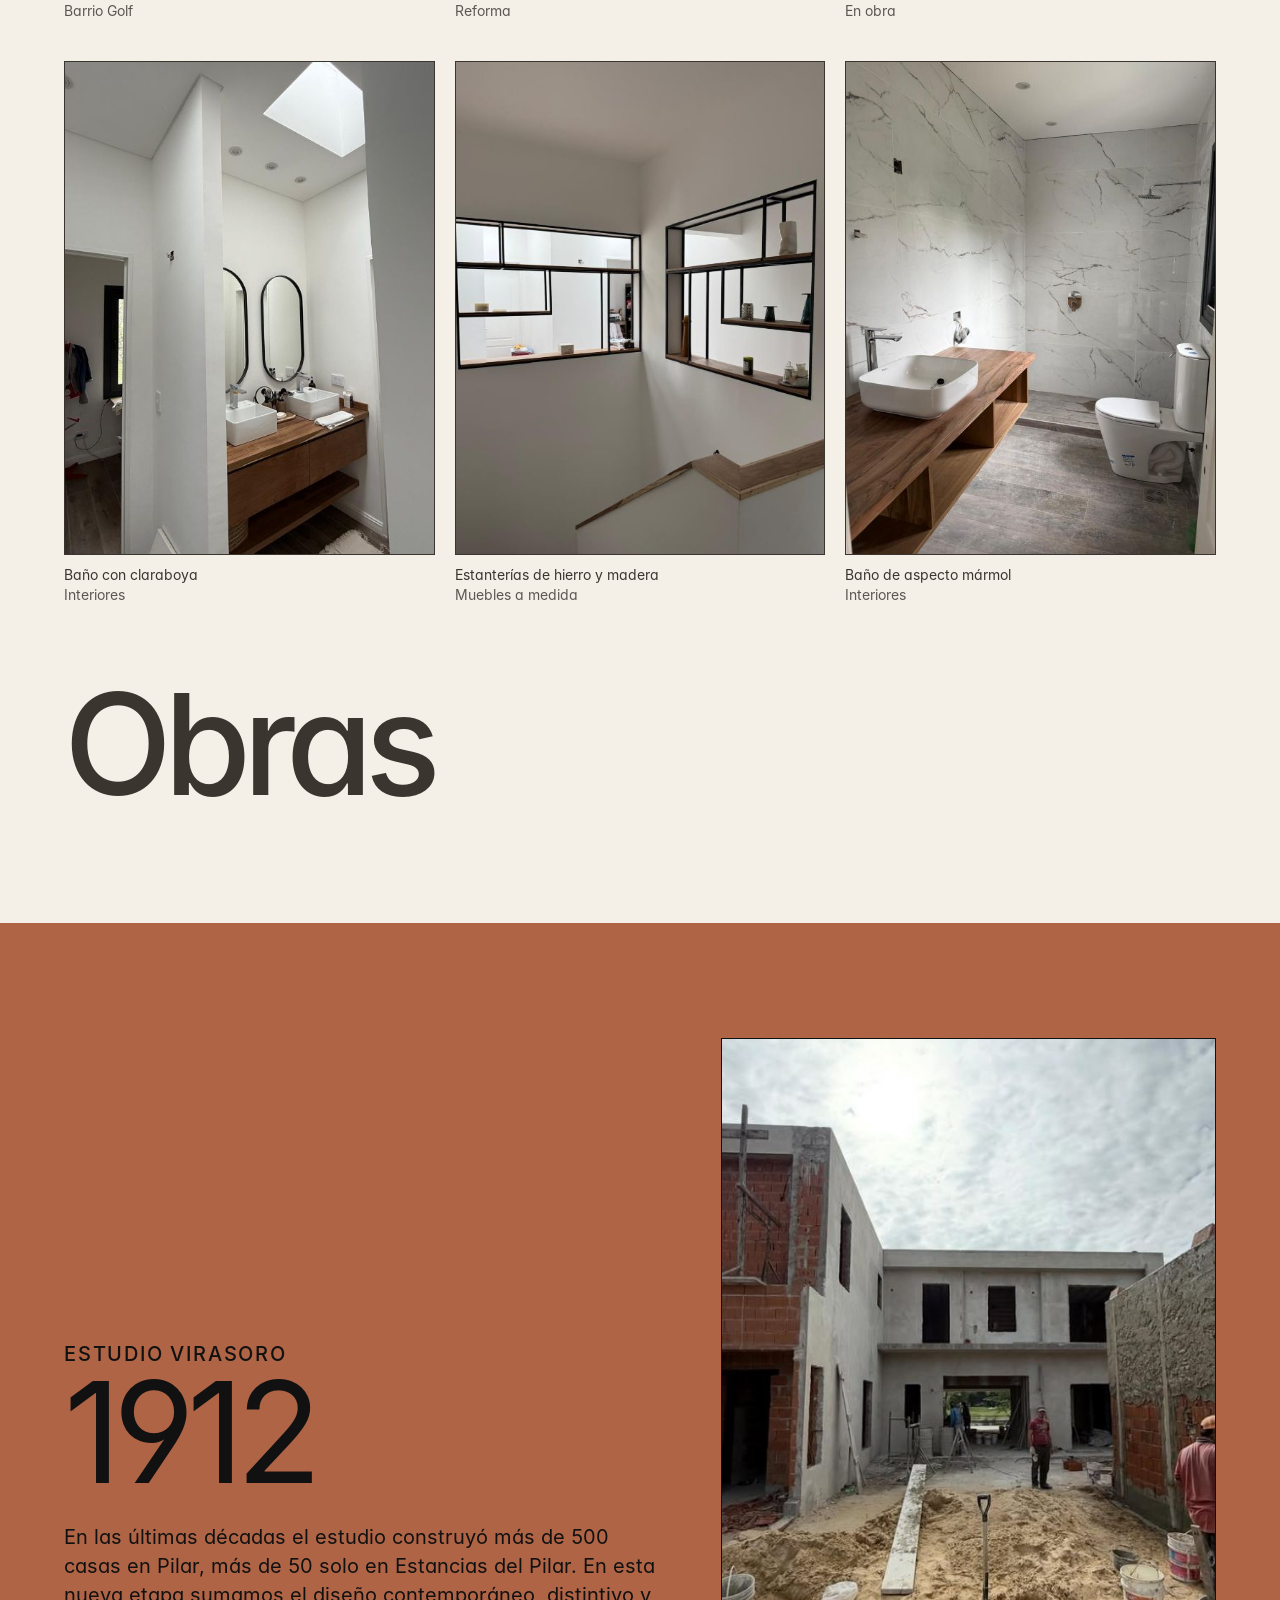
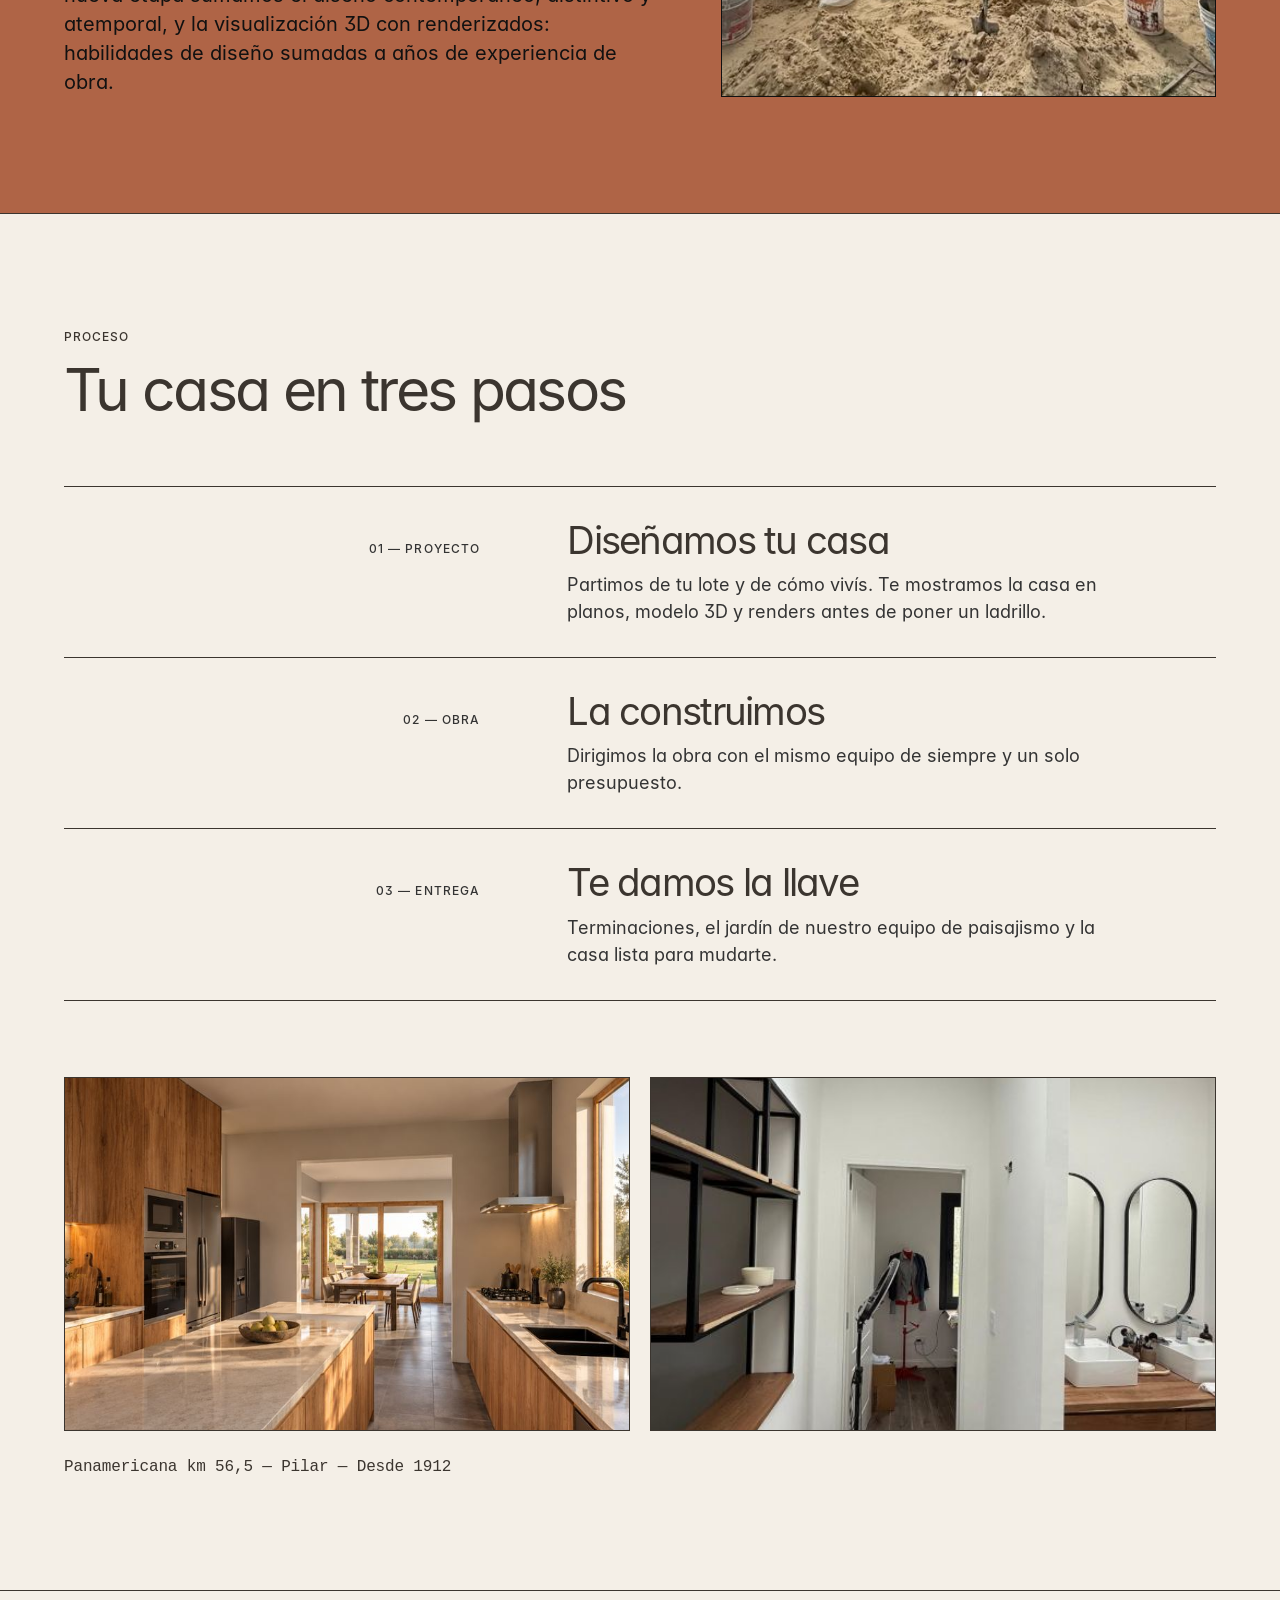
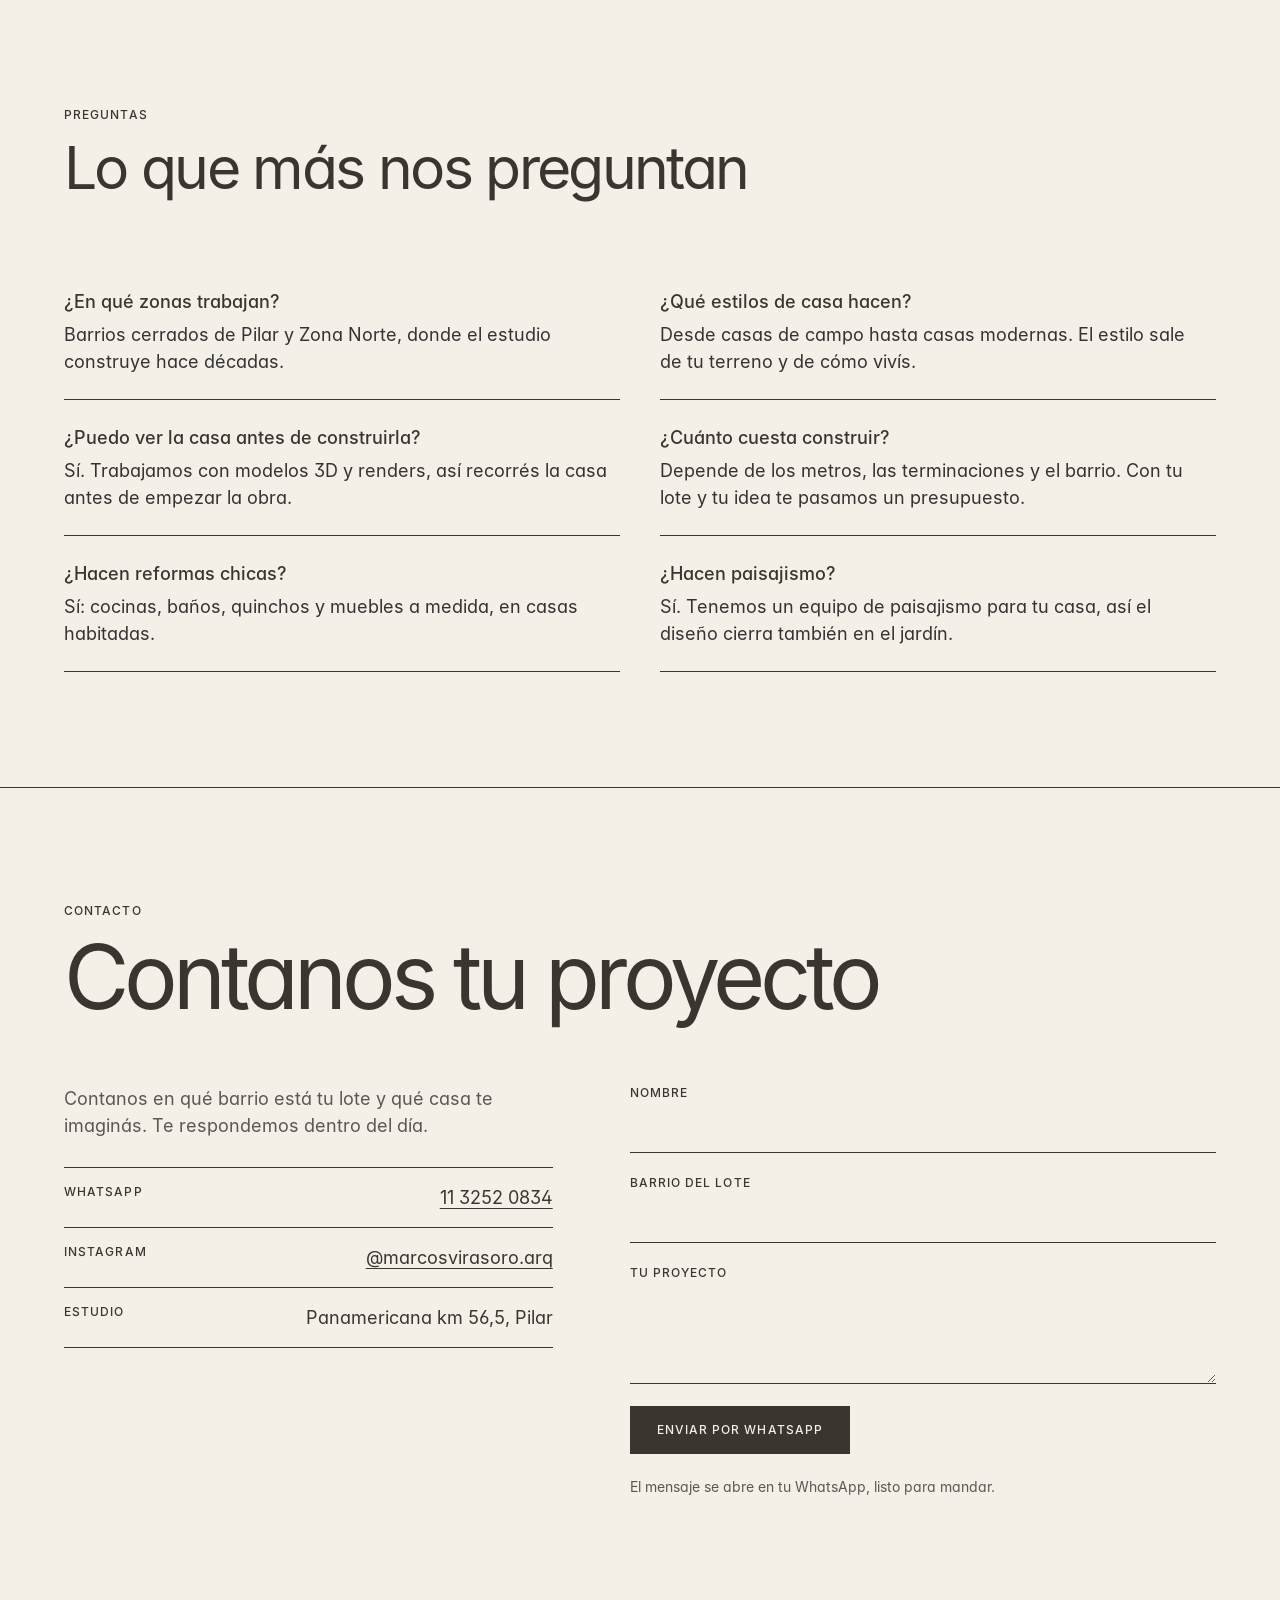
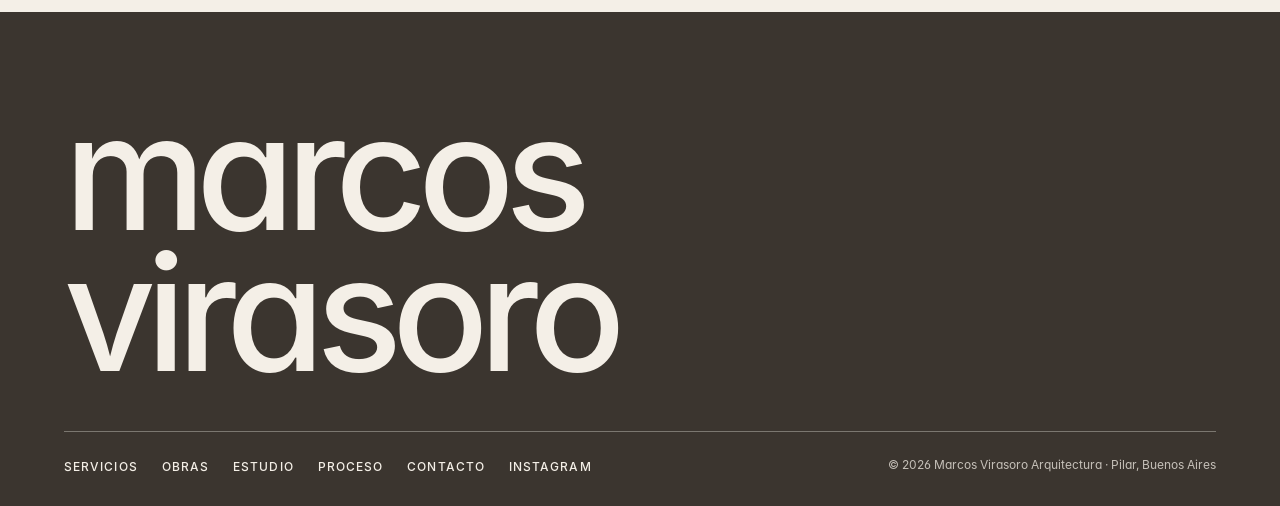
==== commit 854de1d9: "Título: diseñamos casas con identidad para ser disfrutadas Co-Authored-By: Claude Opus 5.5 <noreply@" ====
--- a/index.html
+++ b/index.html
@@ -194,7 +194,7 @@
   <section class="band" aria-labelledby="intro-h">
     <div class="wrap">
       <p class="label">Trabajamos en barrios cerrados de Pilar y Zona Norte</p>
-      <h2 class="manifest" id="intro-h">Diseñamos y construimos casas con identidad para ser disfrutadas</h2>
+      <h2 class="manifest" id="intro-h">Diseñamos casas con identidad para ser disfrutadas</h2>
       <div class="split">
         <p class="label">Te acompañamos en todo el proceso</p>
         <div>
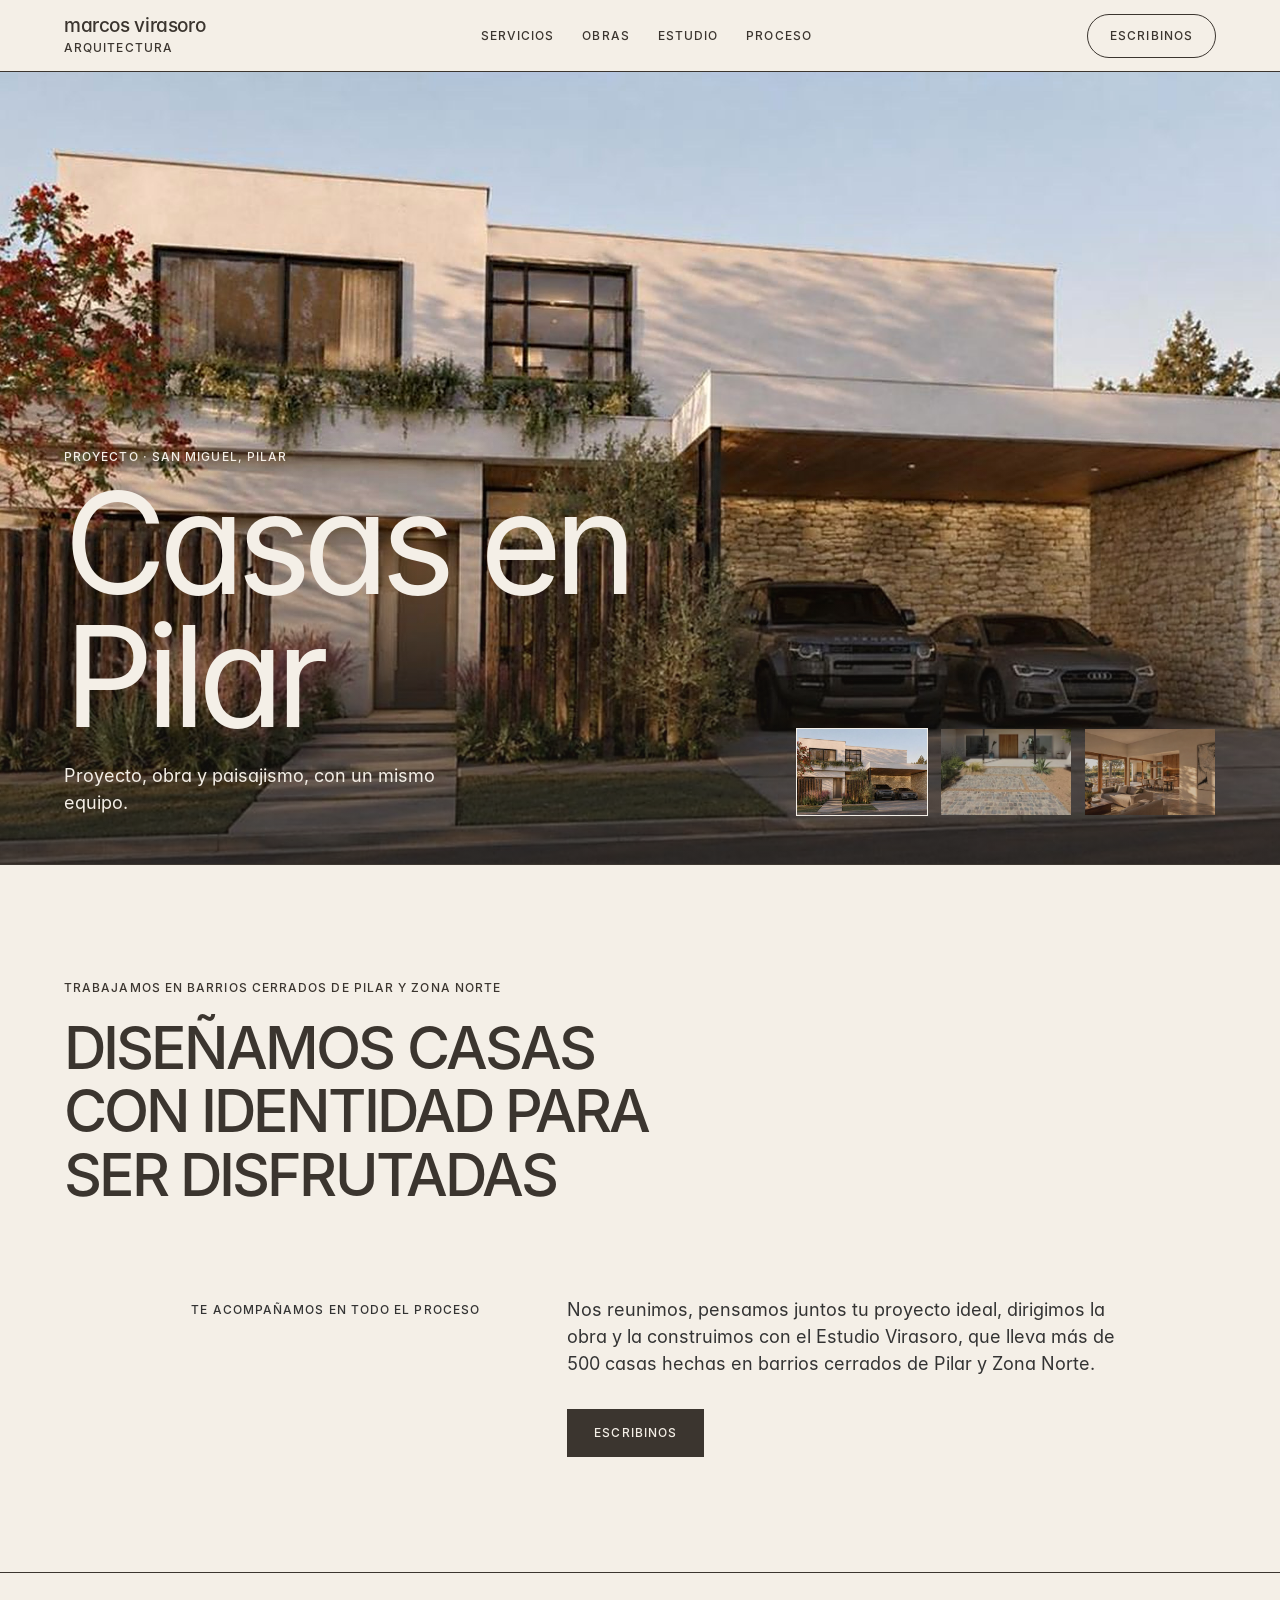
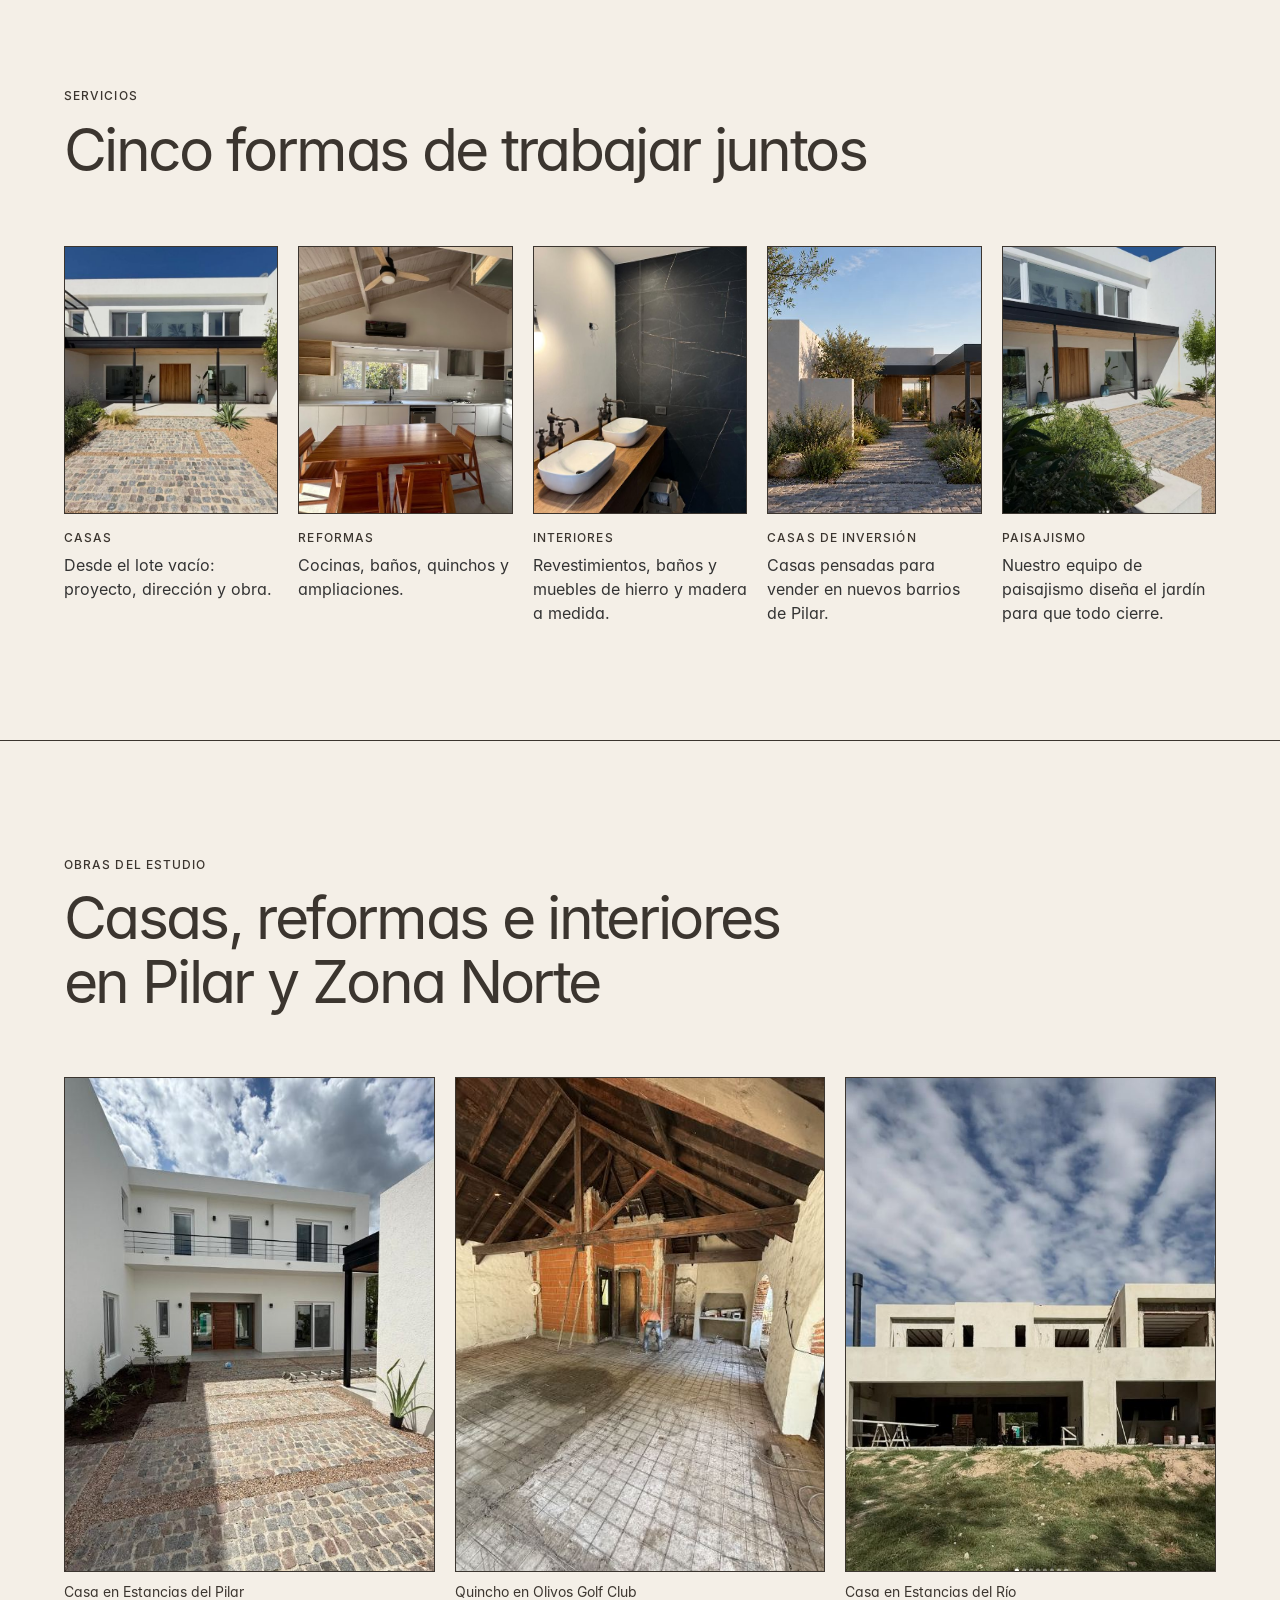
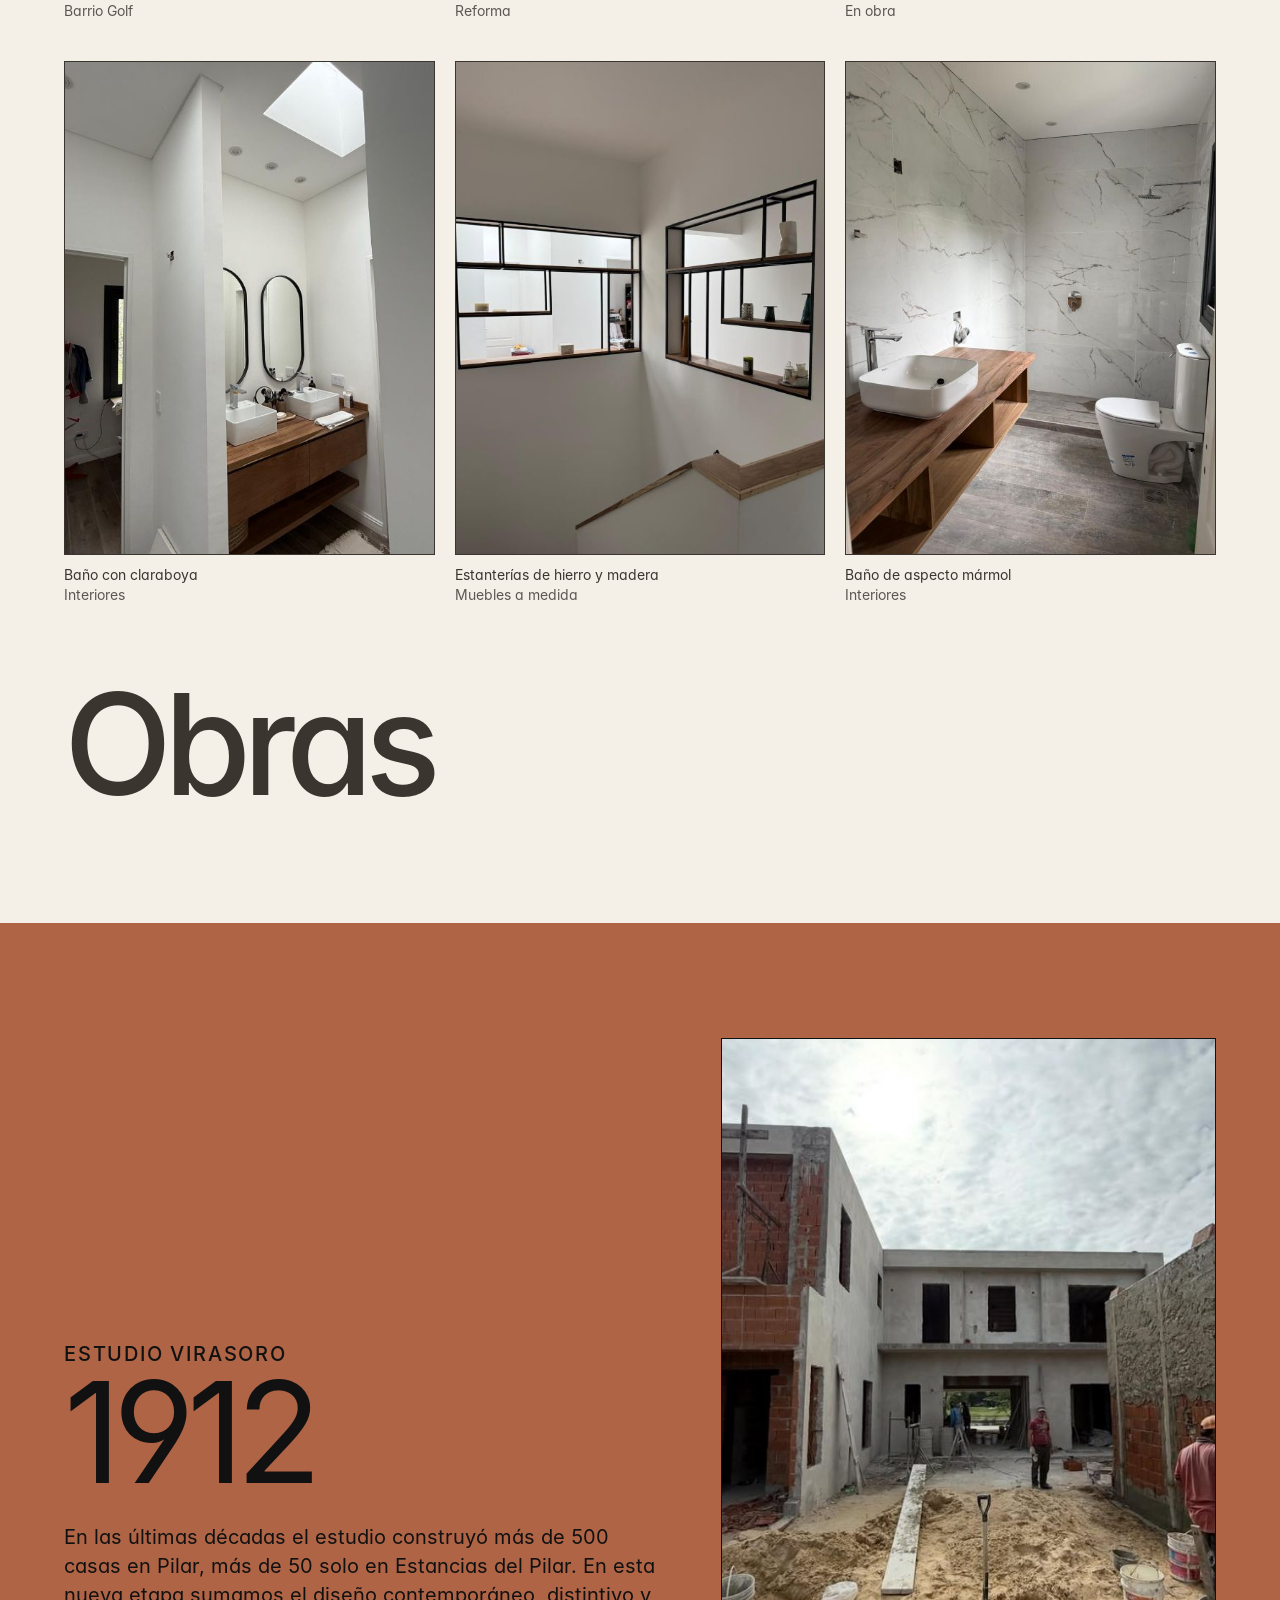
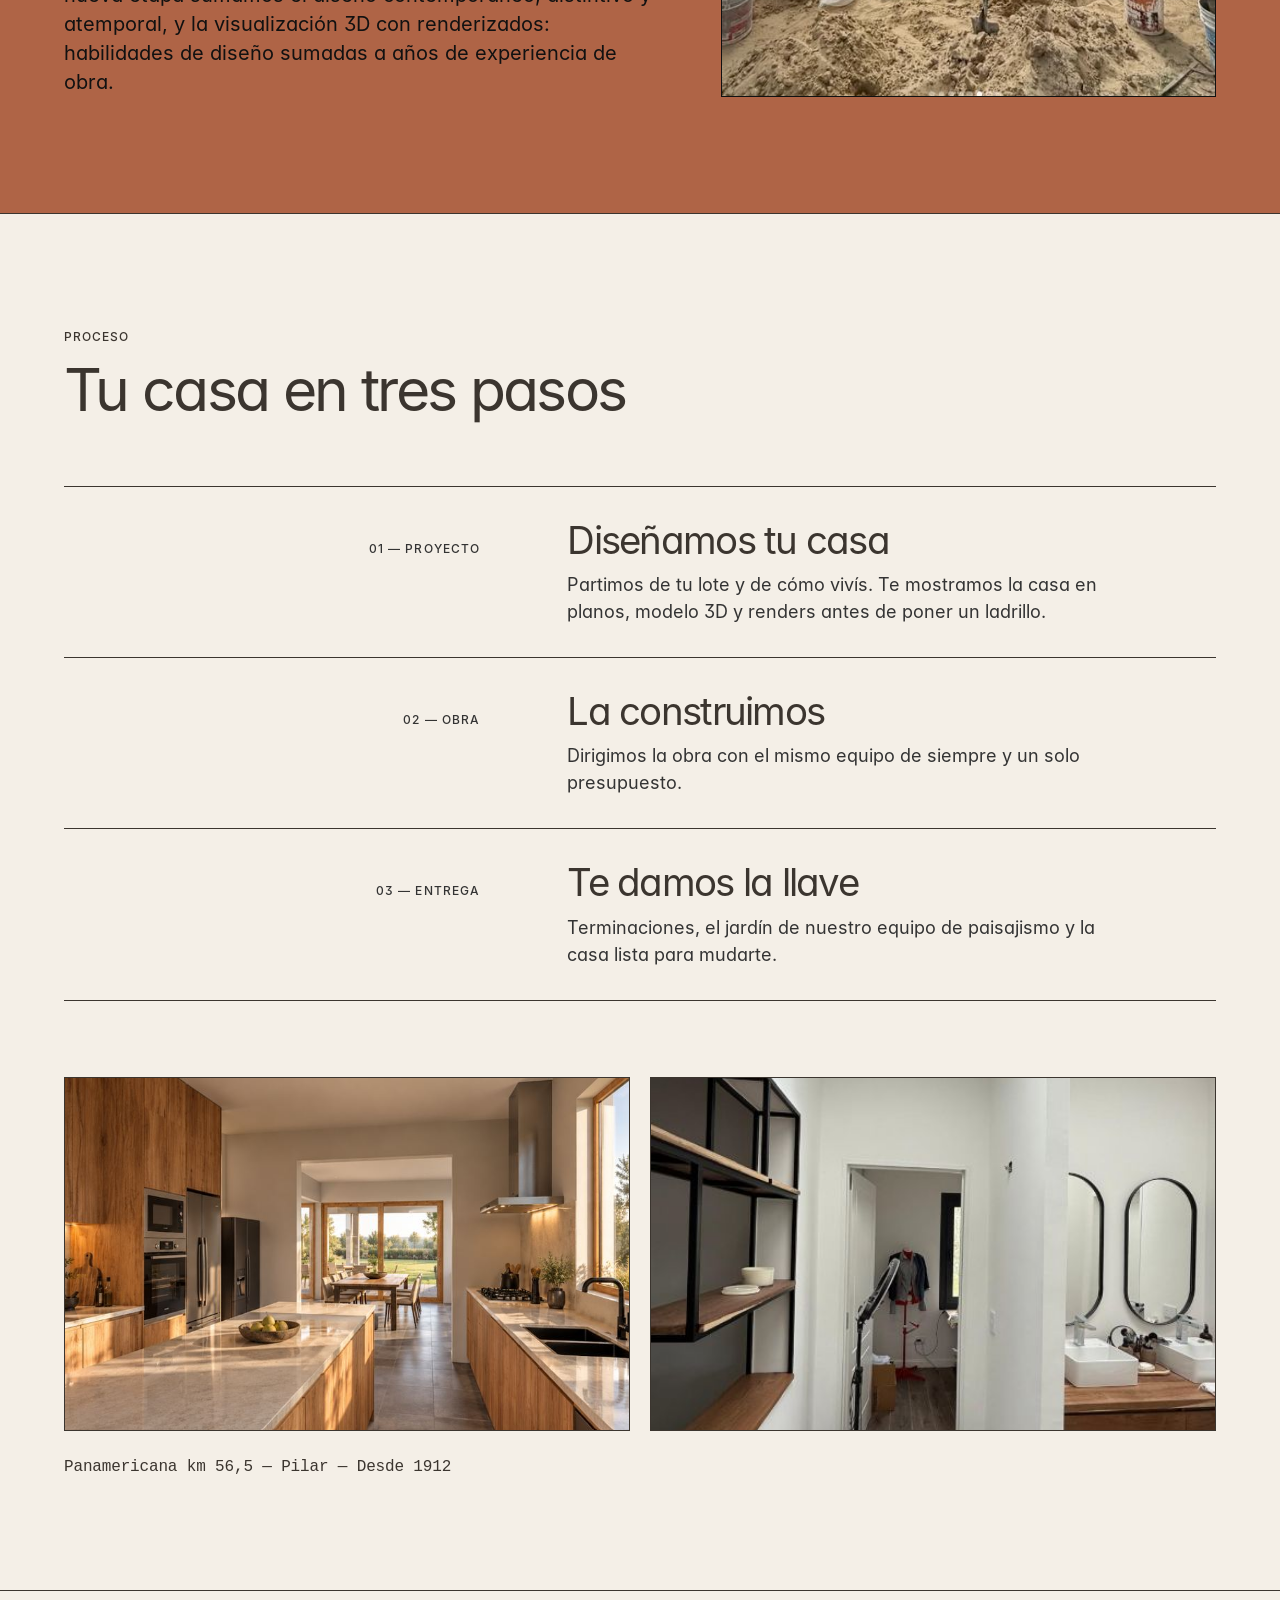
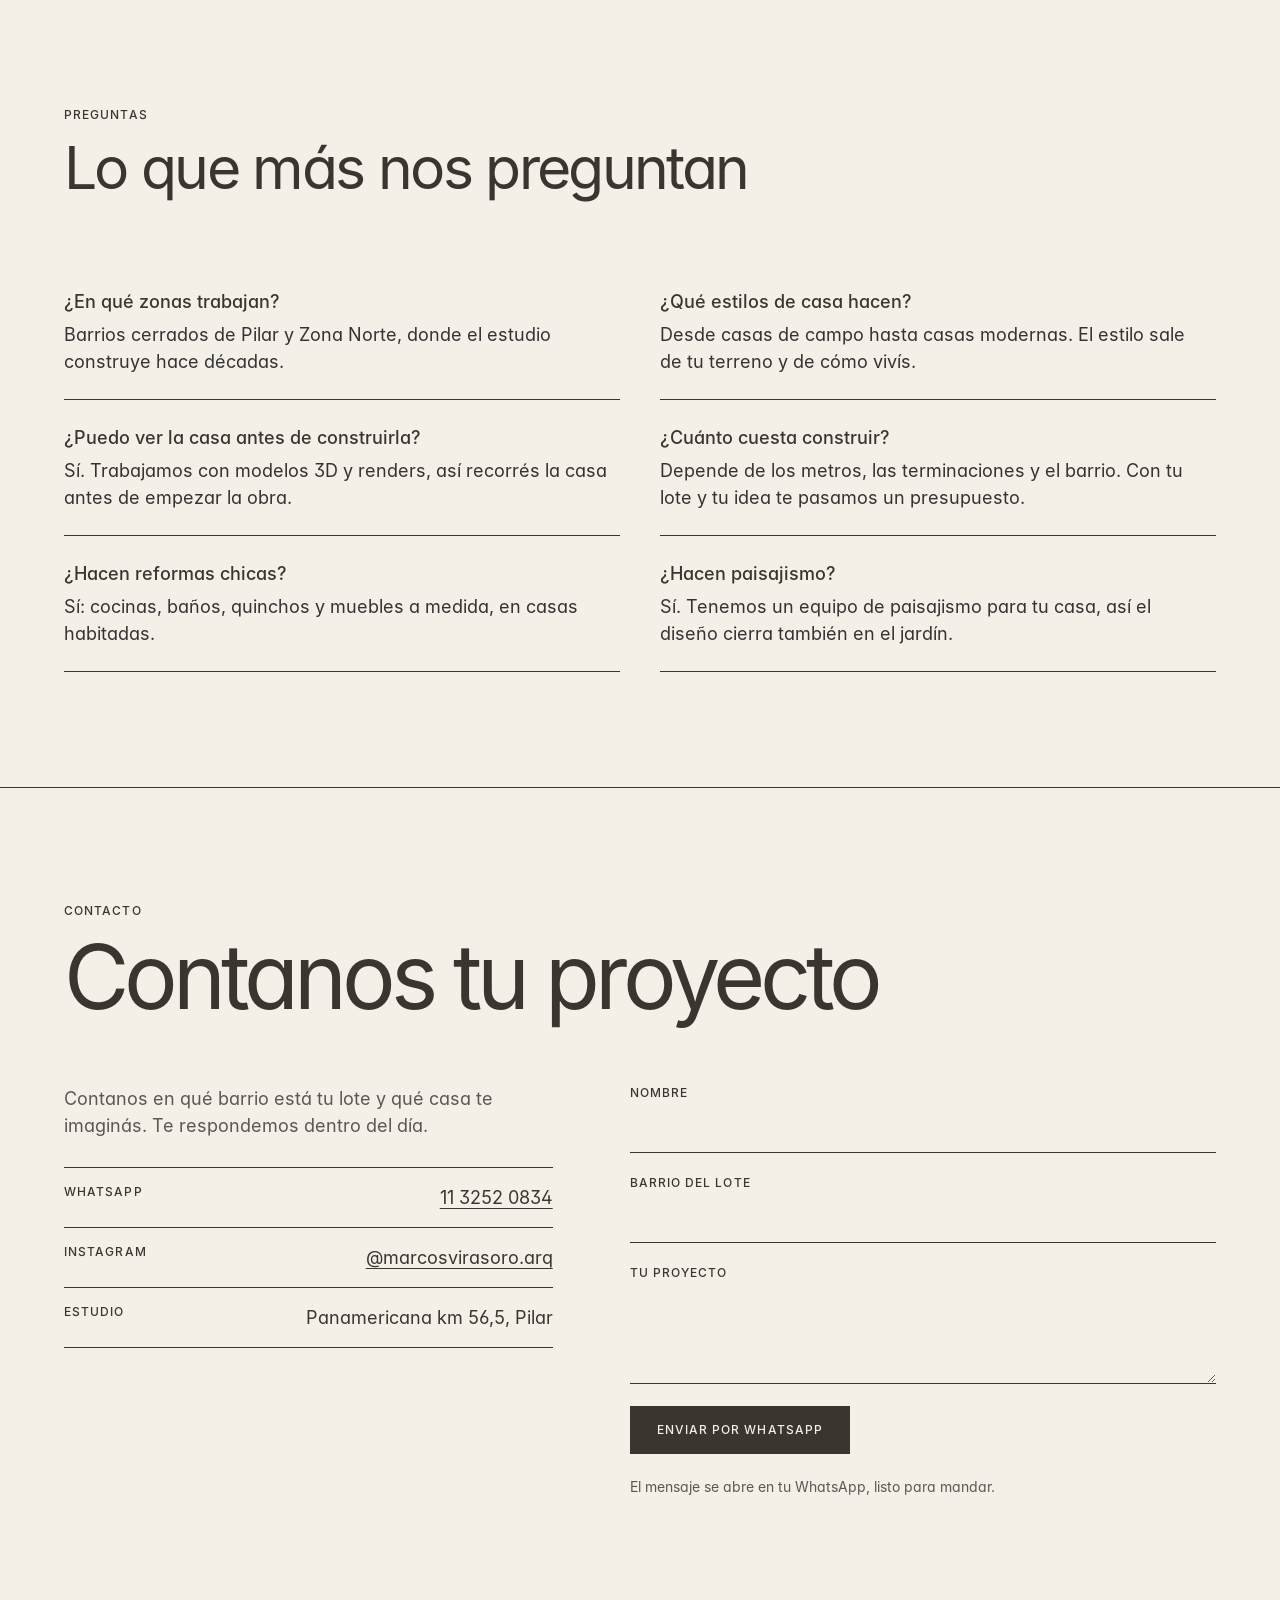
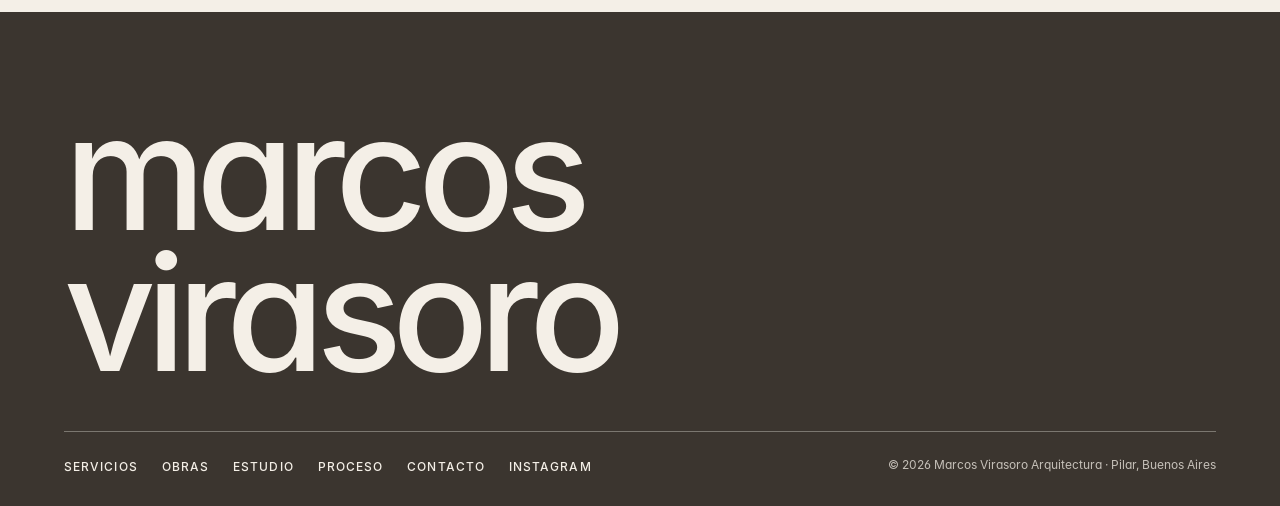
==== commit 389011d3: "Reformas: sin 'con la casa habitada' Co-Authored-By: Claude Opus 5.5 <noreply@anthropic.com> Claude-" ====
--- a/index.html
+++ b/index.html
@@ -210,7 +210,7 @@
       <div class="head"><div><p class="label">Servicios</p><h2 class="h2" id="serv-h" style="margin-top:14px">Cinco formas de trabajar juntos</h2></div></div>
       <div class="grid4">
         <article class="svc"><figure><img src="img/acceso-principal.jpg" alt="Frente de una casa blanca con puerta de madera, galería y camino de adoquines" loading="lazy" style="object-position:50% 60%"></figure><h3 class="label">Casas</h3><p>Desde el lote vacío: proyecto, dirección y obra.</p></article>
-        <article class="svc"><figure><img src="img/reforma-de-cocina.jpg" alt="Cocina blanca reformada con mesa de madera y vigas a la vista" loading="lazy"></figure><h3 class="label">Reformas</h3><p>Cocinas, baños, quinchos y ampliaciones, con la casa habitada.</p></article>
+        <article class="svc"><figure><img src="img/reforma-de-cocina.jpg" alt="Cocina blanca reformada con mesa de madera y vigas a la vista" loading="lazy"></figure><h3 class="label">Reformas</h3><p>Cocinas, baños, quinchos y ampliaciones.</p></article>
         <article class="svc"><figure><img src="img/bano-con-revestimiento-oscuro.jpg" alt="Baño con pared oscura con vetas, dos bachas y grifería de bronce" loading="lazy"></figure><h3 class="label">Interiores</h3><p>Revestimientos, baños y muebles de hierro y madera a medida.</p></article>
         <article class="svc"><figure><img src="img/casa-de-inversion-en-san-miguel.jpg" alt="Fachada de una casa de una planta con muros blancos y galería para dos autos" loading="lazy" style="object-position:40% 50%"></figure><h3 class="label">Casas de inversión</h3><p>Casas pensadas para vender en nuevos barrios de Pilar.</p></article>
         <article class="svc"><figure><img src="img/galeria-y-jardin-de-acceso.jpg" alt="Jardín de acceso con agaves y plantas junto a una galería" loading="lazy" style="object-position:30% 100%"></figure><h3 class="label">Paisajismo</h3><p>Nuestro equipo de paisajismo diseña el jardín para que todo cierre.</p></article>
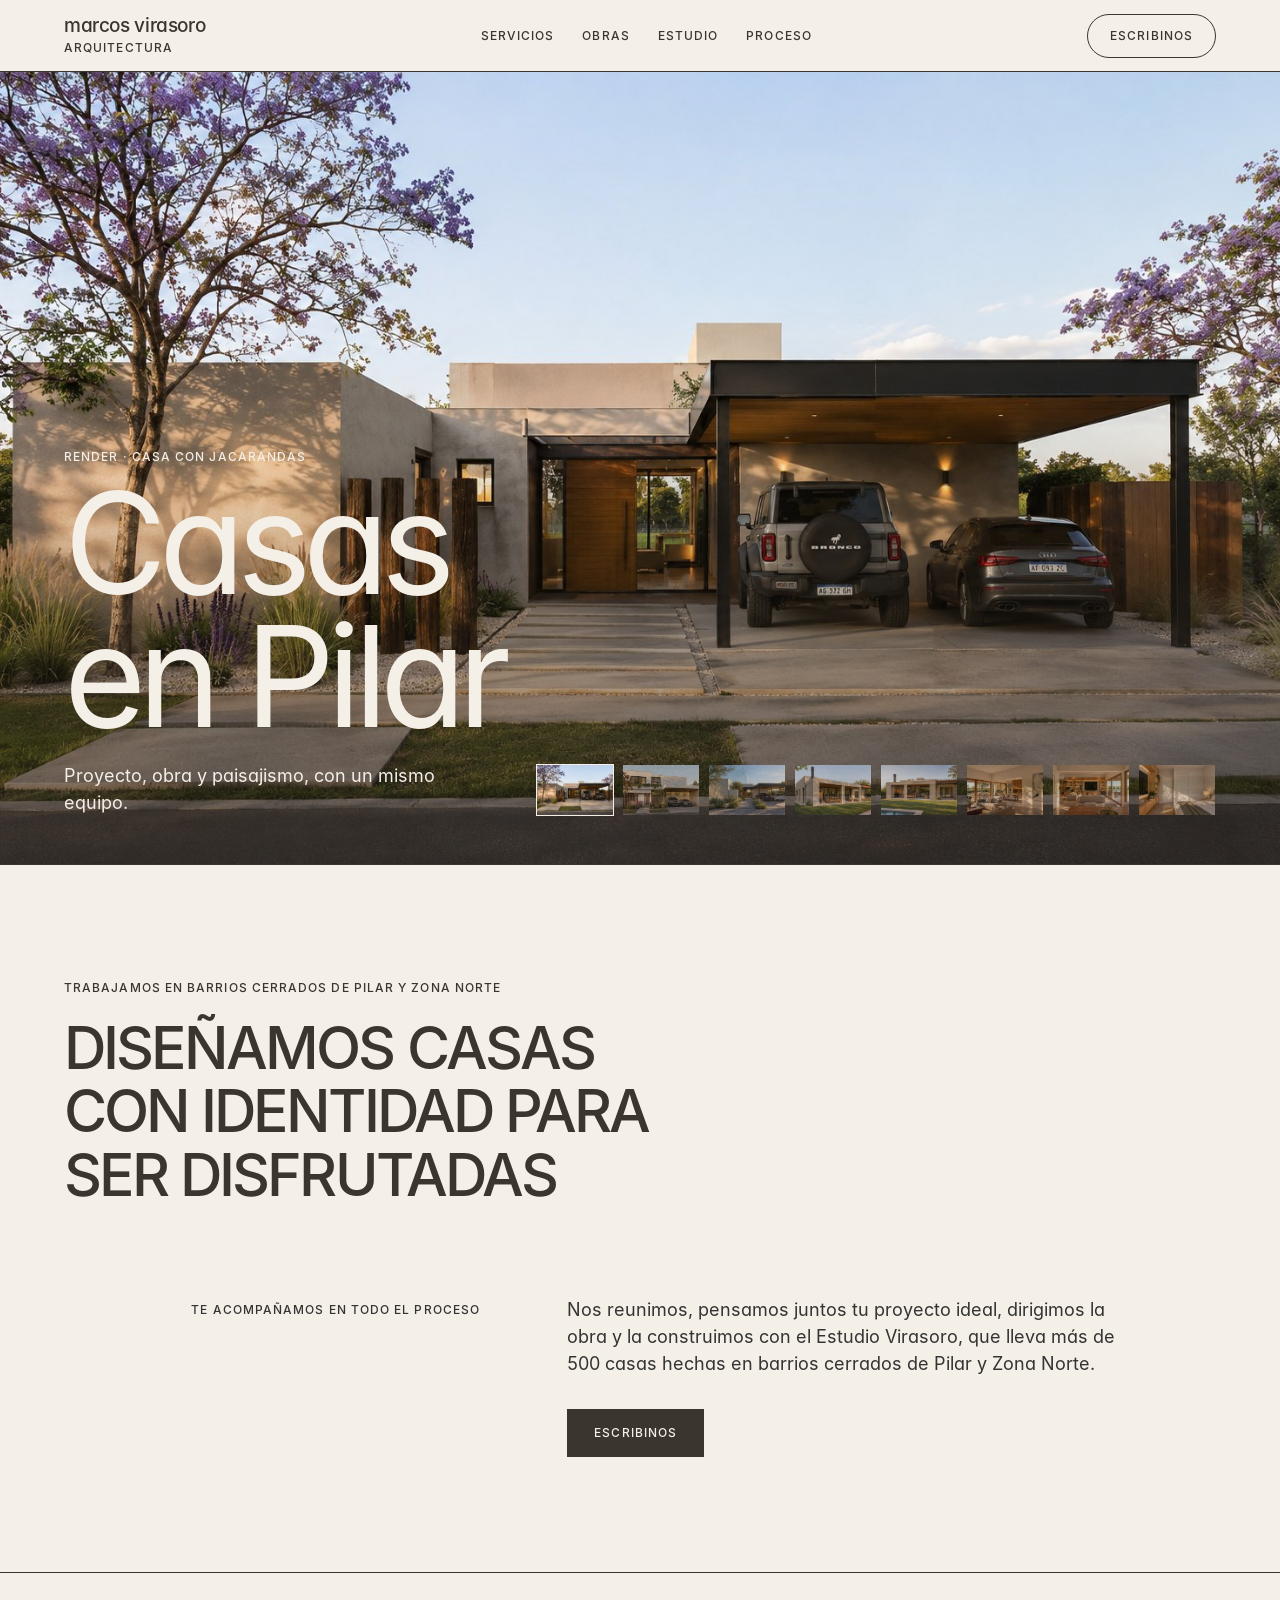
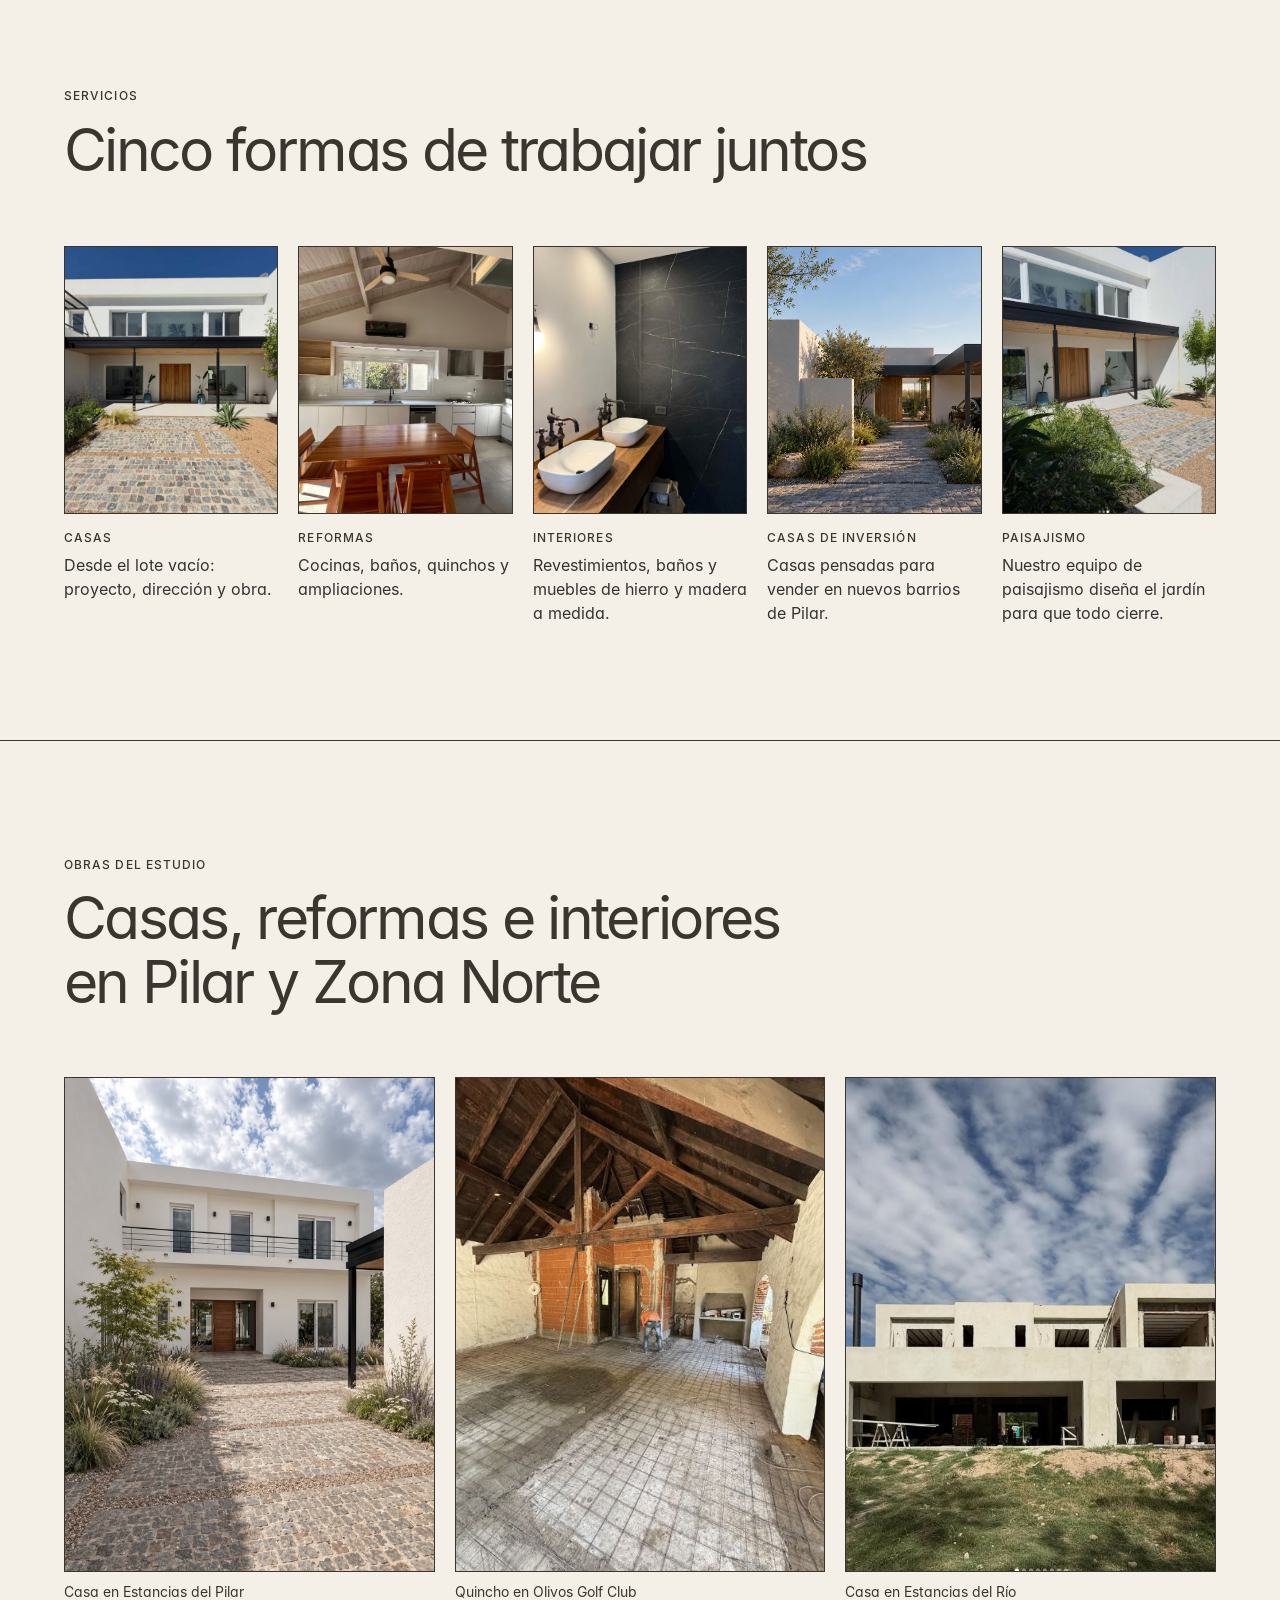
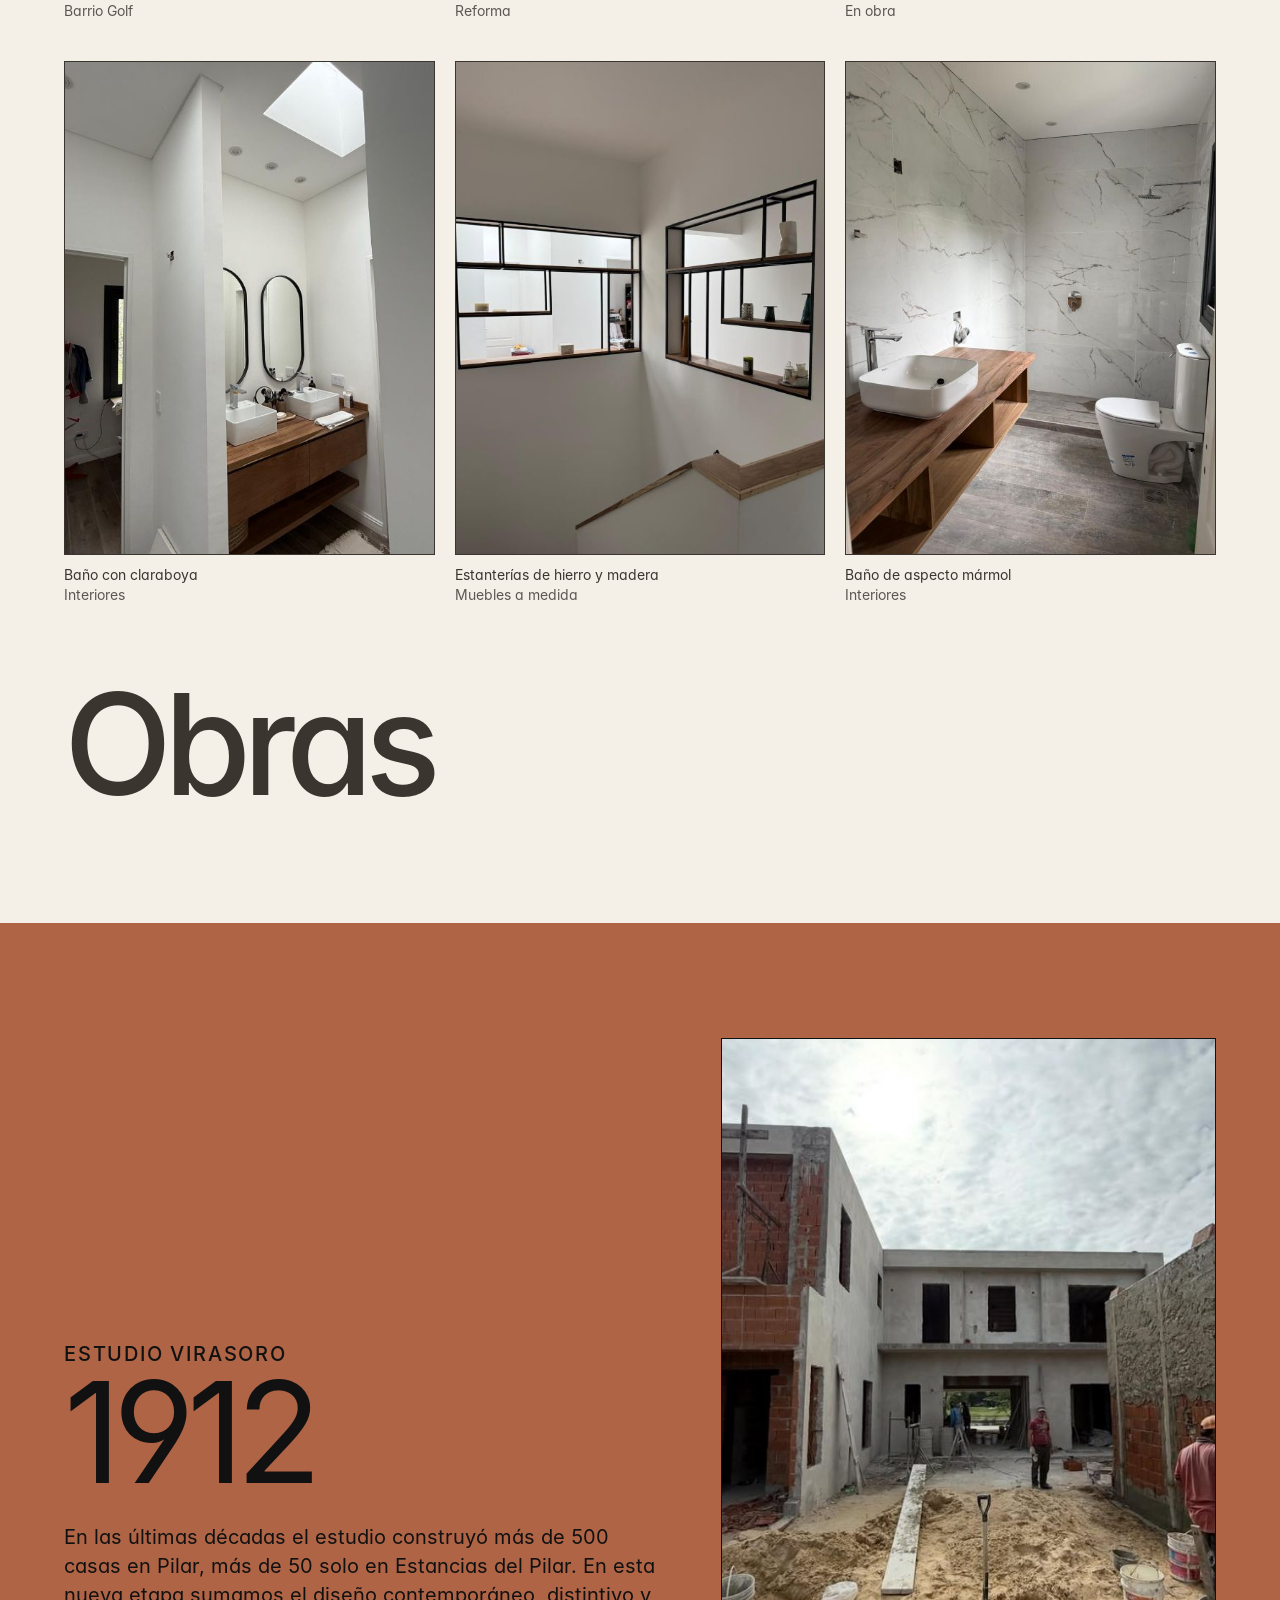
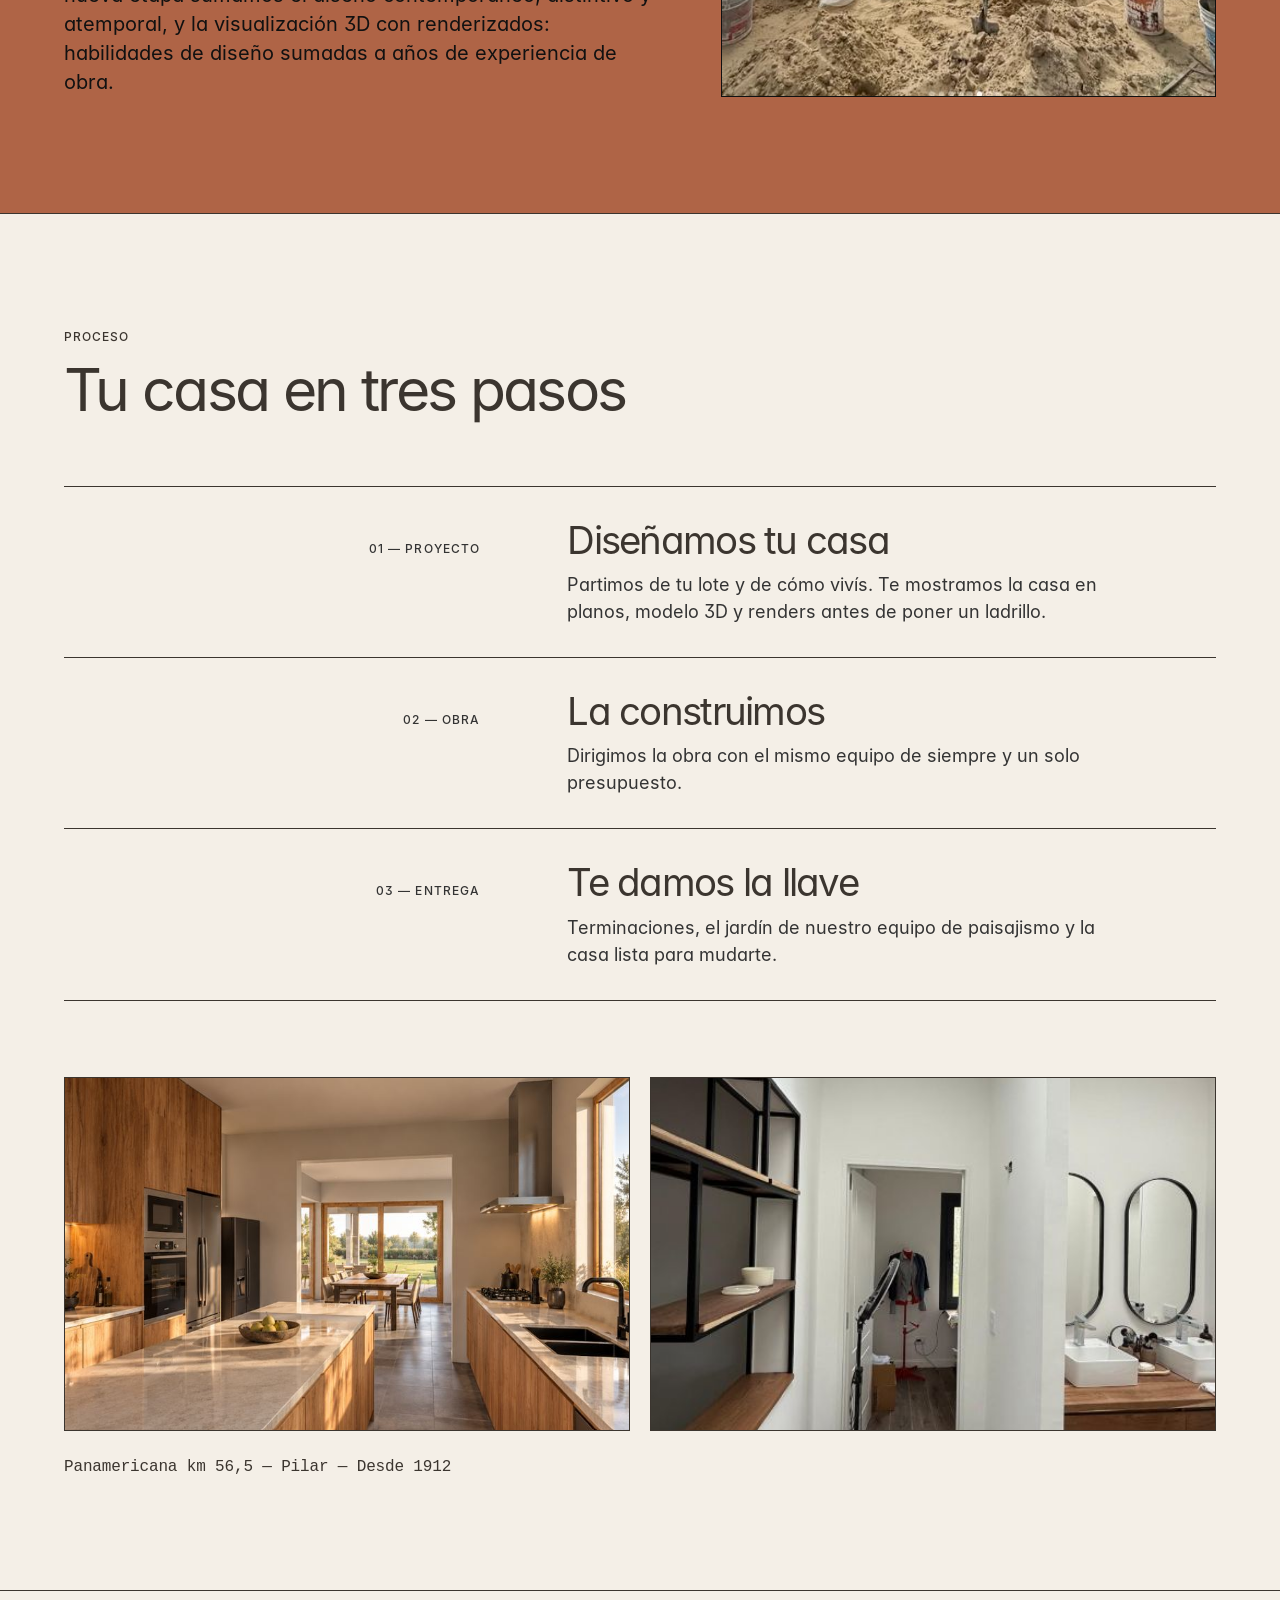
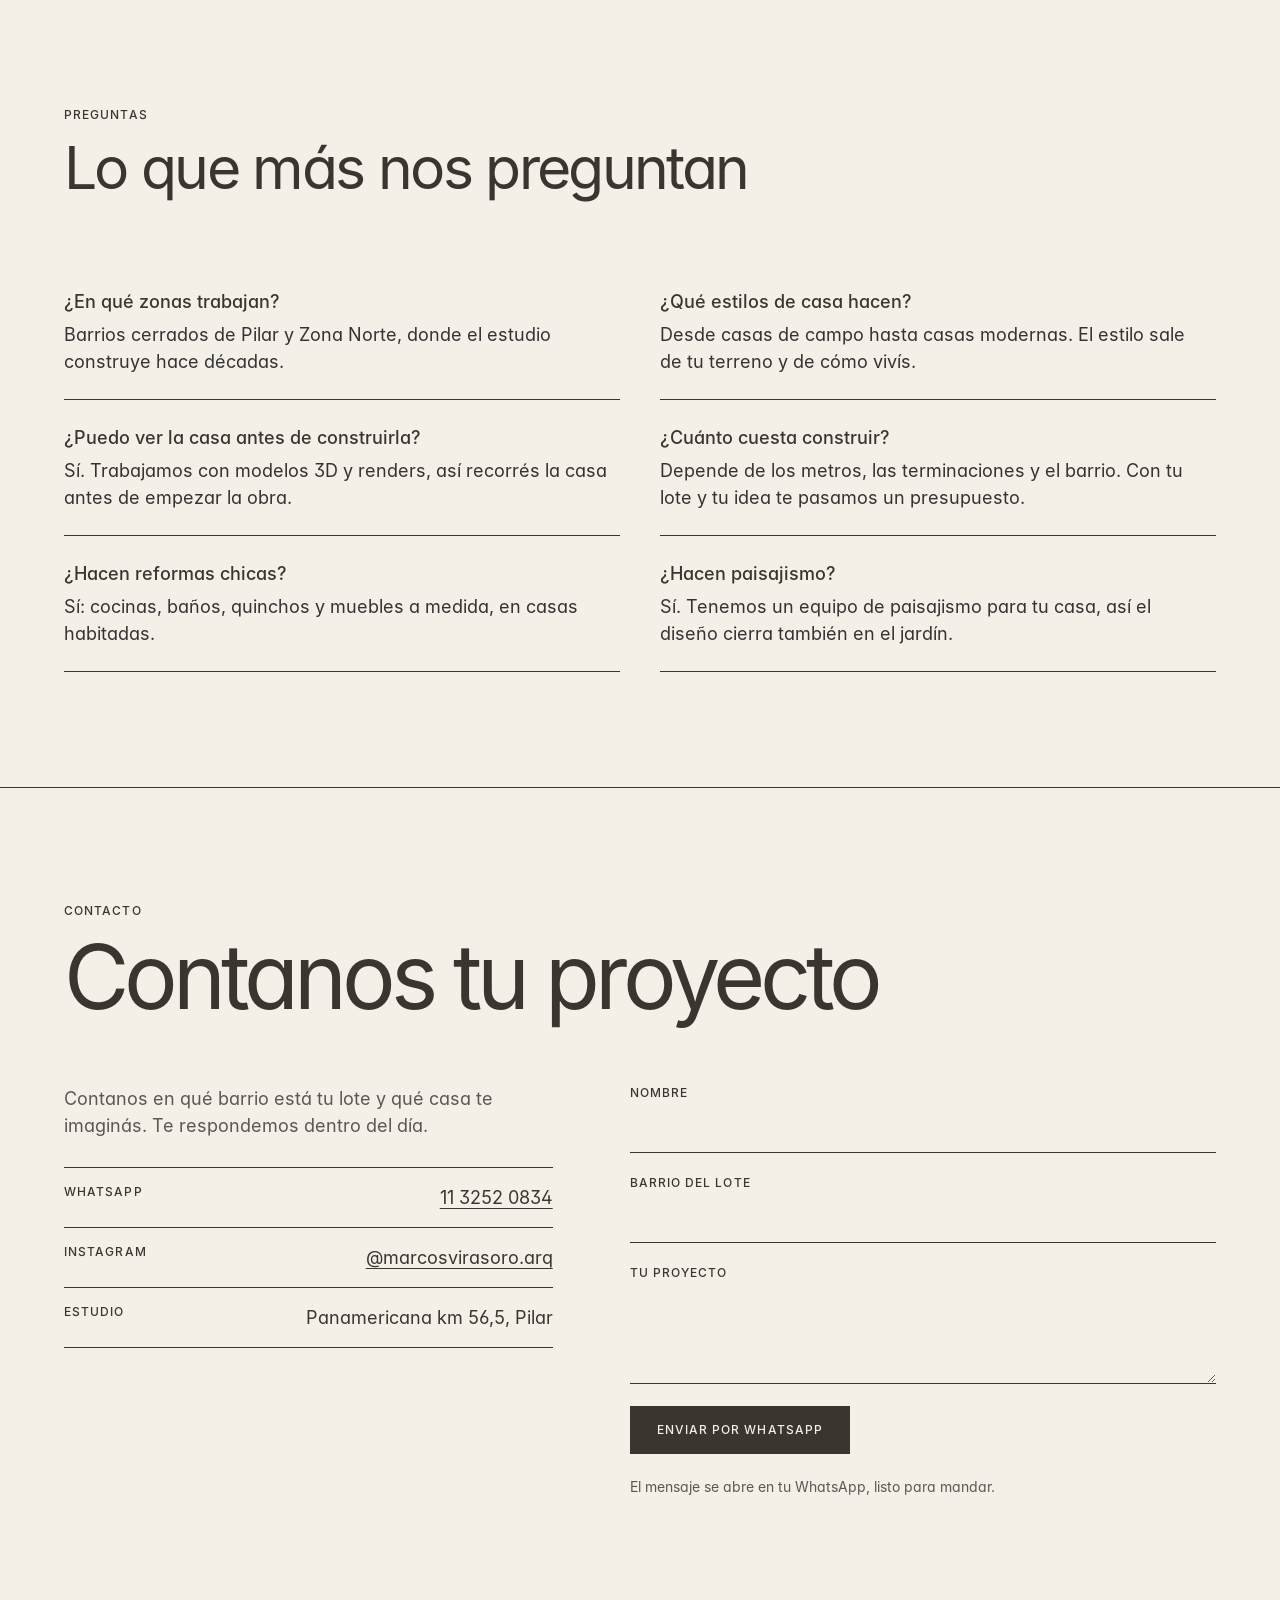
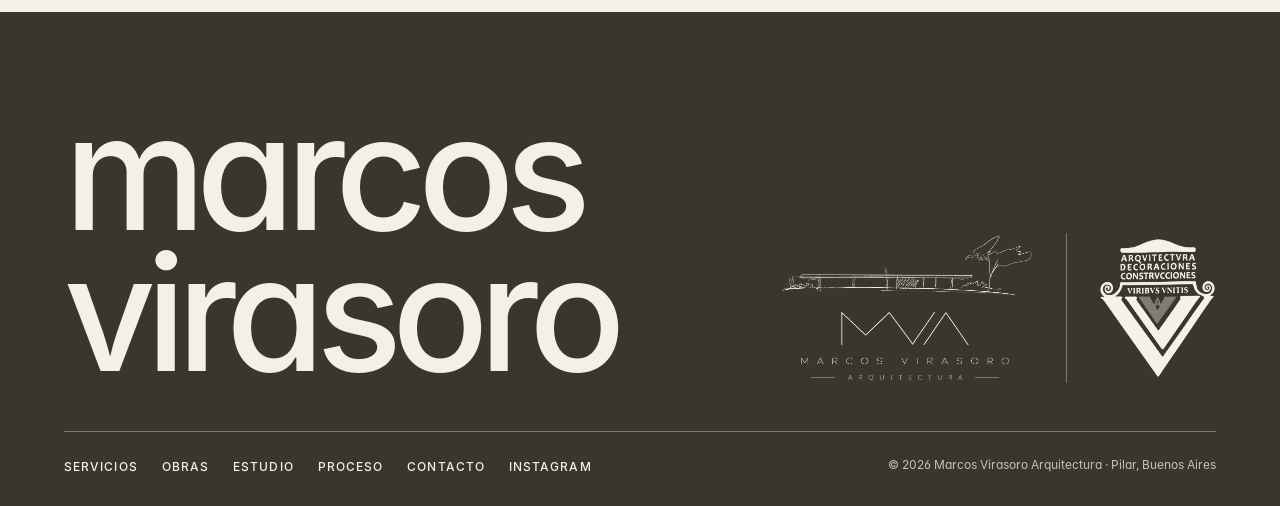
==== commit 67cd4616: "Portada con renders que pasan cada 5 s, foto nueva en Estancias del Pilar y logos en el pie Co-Autho" ====
--- a/index.html
+++ b/index.html
@@ -60,13 +60,14 @@
 
 /* portada */
 .hero{position:relative;height:min(88svh,900px);min-height:540px;overflow:hidden;color:var(--lino)}
-.hero>img{position:absolute;inset:0;transition:opacity .5s}
+.hero__bg{position:absolute;inset:0;opacity:0;transition:opacity 1.2s ease}
+.hero__bg.is-on{opacity:1}
 .hero::after{content:"";position:absolute;inset:0;background:linear-gradient(to top,rgba(30,26,22,.62),rgba(30,26,22,0) 55%)}
 .hero__in{position:relative;z-index:1;height:100%;display:flex;align-items:flex-end;justify-content:space-between;gap:32px;padding-bottom:clamp(28px,4vw,48px)}
 .hero h1{font-size:var(--display);font-weight:400;letter-spacing:-.056em;line-height:.95;margin-top:12px}
 .hero__sub{margin-top:18px;max-width:34ch;font-size:var(--body)}
-.thumbs{display:flex;gap:12px;flex:none}
-.thumbs button{width:132px;aspect-ratio:3/2;padding:0;border:1px solid transparent;background:none;cursor:pointer;opacity:.75;transition:opacity .2s}
+.thumbs{display:flex;gap:8px;flex:none}
+.thumbs button{width:78px;aspect-ratio:3/2;padding:0;border:1px solid transparent;background:none;cursor:pointer;opacity:.7;transition:opacity .2s}
 .thumbs button:hover,.thumbs button[aria-pressed=true]{opacity:1;border-color:var(--lino)}
 
 /* intro */
@@ -130,6 +131,12 @@
 
 /* pie */
 .foot{background:var(--nogal);color:var(--lino);padding-block:clamp(56px,7vw,96px) 32px}
+.foot__top{display:flex;justify-content:space-between;align-items:flex-end;gap:40px;flex-wrap:wrap}
+.foot__logos{display:flex;align-items:center;gap:32px}
+.foot__logos img{width:auto;height:auto;object-fit:contain}
+.logo-mva{width:clamp(180px,20vw,280px)!important}
+.logo-ev{height:clamp(110px,11vw,150px)!important}
+.foot__sep{width:1px;align-self:stretch;background:rgba(244,239,231,.35)}
 .foot .big{font-size:clamp(56px,12.5vw,200px);font-weight:500;letter-spacing:-.06em;line-height:.88}
 .foot__row{display:flex;justify-content:space-between;align-items:end;gap:24px;flex-wrap:wrap;margin-top:48px;padding-top:24px;border-top:1px solid rgba(244,239,231,.35)}
 .foot__row nav{display:flex;gap:24px;flex-wrap:wrap}
@@ -137,16 +144,19 @@
 .foot__row a:hover{text-decoration:underline;text-underline-offset:4px}
 .foot small{font-size:12px;opacity:.75}
 
+@media (max-width:1279px){.thumbs button{width:58px}}
 @media (max-width:1180px){.grid4{grid-template-columns:repeat(3,minmax(0,1fr))}}
 @media (max-width:1023px){
   .grid4{grid-template-columns:repeat(2,minmax(0,1fr))}
-  .thumbs button{width:96px}
+  .thumbs{gap:6px}.thumbs button{width:32px;height:3px;aspect-ratio:auto;background:rgba(244,239,231,.4);border:0;opacity:1;margin-block:20px}
+  .thumbs button img{display:none}
+  .thumbs button[aria-pressed=true]{background:var(--lino)}
 }
 @media (max-width:760px){
   .menu{display:none}
   .hero{height:82svh;min-height:520px}
   .hero__in{flex-direction:column;align-items:stretch;justify-content:flex-end}
-  .thumbs{gap:8px}.thumbs button{width:auto;flex:1}
+  .thumbs{gap:6px;margin-top:4px}.thumbs button{flex:1;width:auto}
   .split,.steps li,.rust .wrap,.contact{grid-template-columns:1fr;gap:20px}
   .split>.label,.steps .label{text-align:left;padding-top:0}
   .sheet{grid-template-columns:1fr 1fr}
@@ -175,18 +185,24 @@
 </header>
 
 <main id="inicio">
-  <section class="hero" aria-labelledby="hero-h">
-    <img id="hero-img" src="img/hero-vivienda-unifamiliar-pilar-hd.jpg" alt="Casa de dos plantas con muros blancos, galería con pared de piedra y jardín" fetchpriority="high">
+  <section class="hero" aria-labelledby="hero-h" aria-roledescription="carrusel">
+    <img class="hero__bg is-on" id="hero-a" src="img/render-casa-jacarandas.jpg" alt="Casa de una planta con galería para dos autos, pasto ornamental y jacarandas en flor al atardecer" style="object-position:50% 55%" fetchpriority="high">
+    <img class="hero__bg" id="hero-b" src="img/hero-vivienda-unifamiliar-pilar-hd.jpg" alt="" style="object-position:50% 50%">
     <div class="wrap hero__in">
       <div>
-        <p class="label" id="hero-label">Proyecto · San Miguel, Pilar</p>
+        <p class="label" id="hero-label" aria-live="polite">Render · Casa con jacarandas</p>
         <h1 id="hero-h">Casas en Pilar</h1>
         <p class="hero__sub">Proyecto, obra y paisajismo, con un mismo equipo.</p>
       </div>
-      <div class="thumbs" role="group" aria-label="Elegir foto de portada">
-        <button type="button" aria-pressed="true" data-src="img/hero-vivienda-unifamiliar-pilar-hd.jpg" data-pos="50% 50%" data-label="Proyecto · San Miguel, Pilar" data-alt="Casa de dos plantas con muros blancos, galería con pared de piedra y jardín" aria-label="Proyecto en San Miguel"><img src="img/hero-vivienda-unifamiliar-pilar.jpg" alt=""></button>
-        <button type="button" aria-pressed="false" data-src="img/acceso-principal-hd.jpg" data-pos="50% 82%" data-label="Casa · Estancias del Pilar" data-alt="Frente de una casa blanca con puerta de madera, galería y camino de adoquines" aria-label="Casa en Estancias del Pilar"><img src="img/acceso-principal.jpg" alt="" style="object-position:50% 80%"></button>
-        <button type="button" aria-pressed="false" data-src="img/sala-con-galeria-al-jardin-hd.jpg" data-pos="50% 50%" data-label="Interior · Proyecto 2027" data-alt="Living y comedor con ventanales de madera abiertos al jardín al atardecer" aria-label="Interior con galería al jardín"><img src="img/sala-con-galeria-al-jardin.jpg" alt=""></button>
+      <div class="thumbs" role="group" aria-label="Elegir render de portada">
+        <button type="button" aria-pressed="true" data-src="img/render-casa-jacarandas.jpg" data-pos="50% 55%" data-label="Render · Casa con jacarandas" data-alt="Casa de una planta con galería para dos autos, pasto ornamental y jacarandas en flor al atardecer" aria-label="Ver render: Casa con jacarandas"><img src="img/render-casa-jacarandas.jpg" alt="" loading="lazy"></button>
+        <button type="button" aria-pressed="false" data-src="img/hero-vivienda-unifamiliar-pilar-hd.jpg" data-pos="50% 50%" data-label="Render · Casa en San Miguel, Pilar" data-alt="Casa de dos plantas con muros blancos, galería con pared de piedra y jardín" aria-label="Ver render: Casa en San Miguel, Pilar"><img src="img/hero-vivienda-unifamiliar-pilar-hd.jpg" alt="" loading="lazy"></button>
+        <button type="button" aria-pressed="false" data-src="img/render-casa-jardin-mediterraneo.jpg" data-pos="50% 55%" data-label="Render · Casa con jardín mediterráneo" data-alt="Casa blanca de una planta con camino de adoquines, jardín mediterráneo y galería para autos" aria-label="Ver render: Casa con jardín mediterráneo"><img src="img/render-casa-jardin-mediterraneo.jpg" alt="" loading="lazy"></button>
+        <button type="button" aria-pressed="false" data-src="img/render-casa-pergola.jpg" data-pos="50% 50%" data-label="Render · Casa con pérgola de madera" data-alt="Casa de una planta con galería abierta al jardín, parrilla y pérgola de madera" aria-label="Ver render: Casa con pérgola de madera"><img src="img/render-casa-pergola.jpg" alt="" loading="lazy"></button>
+        <button type="button" aria-pressed="false" data-src="img/render-casa-piscina.jpg" data-pos="50% 50%" data-label="Render · Casa con piscina" data-alt="Casa con galería integrada al jardín, comedor exterior, pérgola de madera y piscina" aria-label="Ver render: Casa con piscina"><img src="img/render-casa-piscina.jpg" alt="" loading="lazy"></button>
+        <button type="button" aria-pressed="false" data-src="img/sala-con-galeria-al-jardin-hd.jpg" data-pos="50% 50%" data-label="Render · Galería al jardín" data-alt="Living y comedor con ventanales de madera abiertos al jardín al atardecer" aria-label="Ver render: Galería al jardín"><img src="img/sala-con-galeria-al-jardin-hd.jpg" alt="" loading="lazy"></button>
+        <button type="button" aria-pressed="false" data-src="img/render-living.jpg" data-pos="50% 50%" data-label="Render · Living" data-alt="Living con biblioteca de madera iluminada y ventanales corredizos hacia la galería" aria-label="Ver render: Living"><img src="img/render-living.jpg" alt="" loading="lazy"></button>
+        <button type="button" aria-pressed="false" data-src="img/render-dormitorio.jpg" data-pos="50% 50%" data-label="Render · Dormitorio" data-alt="Dormitorio con mueble de madera, luz de atardecer y ropa de cama en tonos lino" aria-label="Ver render: Dormitorio"><img src="img/render-dormitorio.jpg" alt="" loading="lazy"></button>
       </div>
     </div>
   </section>
@@ -222,7 +238,7 @@
     <div class="wrap">
       <div class="head"><div><p class="label">Obras del estudio</p><h2 class="h2" id="obras-h" style="margin-top:14px">Casas, reformas e interiores en Pilar y Zona Norte</h2></div></div>
       <div class="sheet">
-        <figure><div class="ph"><img src="img/vivienda-terminada.jpg" alt="Casa blanca de dos plantas con balcón, puerta de madera y patio de adoquines" loading="lazy"></div><figcaption>Casa en Estancias del Pilar<span>Barrio Golf</span></figcaption></figure>
+        <figure><div class="ph"><img src="img/casa-estancias-del-pilar-con-jardin.jpg" alt="Casa blanca de dos plantas con balcón, patio de adoquines y jardín de pastos y lavandas" loading="lazy"></div><figcaption>Casa en Estancias del Pilar<span>Barrio Golf</span></figcaption></figure>
         <figure><div class="ph"><img src="img/reforma-de-un-quincho.jpg" alt="Quincho en reforma con techo de madera y ladrillo a la vista" loading="lazy"></div><figcaption>Quincho en Olivos Golf Club<span>Reforma</span></figcaption></figure>
         <figure><div class="ph"><img src="img/estructura-terminada.jpg" alt="Casa de dos plantas con la estructura de hormigón terminada" loading="lazy"></div><figcaption>Casa en Estancias del Río<span>En obra</span></figcaption></figure>
       </div>
@@ -303,7 +319,14 @@
 
 <footer class="foot">
   <div class="wrap">
-    <p class="big" aria-hidden="true">marcos<br>virasoro</p>
+    <div class="foot__top">
+      <p class="big" aria-hidden="true">marcos<br>virasoro</p>
+      <div class="foot__logos">
+        <img src="img/logo-mva-claro.png" alt="Logo de MVA Marcos Virasoro Arquitectura" class="logo-mva" loading="lazy">
+        <span class="foot__sep" aria-hidden="true"></span>
+        <img src="img/logo-estudio-virasoro-claro.png" alt="Logo del Estudio Virasoro: escudo con una V y la leyenda Viribus Unitis" class="logo-ev" loading="lazy">
+      </div>
+    </div>
     <div class="foot__row">
       <nav aria-label="Pie" class="label"><a href="#servicios">Servicios</a><a href="#obras">Obras</a><a href="#estudio">Estudio</a><a href="#proceso">Proceso</a><a href="#contacto">Contacto</a><a href="https://www.instagram.com/marcosvirasoro.arq/">Instagram</a></nav>
       <small>© 2026 Marcos Virasoro Arquitectura · Pilar, Buenos Aires</small>
@@ -313,13 +336,21 @@
 
 <script>
 {
-  const img=document.getElementById('hero-img'),lab=document.getElementById('hero-label');
+  const A=document.getElementById('hero-a'),B=document.getElementById('hero-b'),lab=document.getElementById('hero-label');
   const btns=[...document.querySelectorAll('.thumbs button')];
-  btns.forEach(b=>b.addEventListener('click',()=>{
+  let cur=0,front=A,back=B,timer=null;
+  const still=matchMedia('(prefers-reduced-motion: reduce)').matches;
+  const show=i=>{
+    if(i===cur)return;cur=i;const b=btns[i];
     btns.forEach(x=>x.setAttribute('aria-pressed',x===b));
-    img.style.opacity=0;
-    setTimeout(()=>{img.src=b.dataset.src;img.alt=b.dataset.alt;img.style.objectPosition=b.dataset.pos||'50% 50%';lab.textContent=b.dataset.label;img.style.opacity=1},200);
-  }));
+    back.src=b.dataset.src;back.alt=b.dataset.alt;back.style.objectPosition=b.dataset.pos||'50% 50%';
+    const swap=()=>{back.classList.add('is-on');front.classList.remove('is-on');front.alt='';[front,back]=[back,front];lab.textContent=b.dataset.label};
+    back.complete?swap():back.addEventListener('load',swap,{once:true});
+  };
+  const play=()=>{if(still)return;clearInterval(timer);timer=setInterval(()=>{if(!document.hidden)show((cur+1)%btns.length)},5000)};
+  btns.forEach((b,i)=>b.addEventListener('click',()=>{show(i);play()}));
+  btns.forEach(b=>{const im=new Image();im.src=b.dataset.src});
+  play();
   const f=document.getElementById('form'),send=document.getElementById('send');
   const upd=()=>{
     const d=new FormData(f),n=(d.get('nombre')||'').trim(),l=(d.get('lote')||'').trim(),m=(d.get('proyecto')||'').trim();
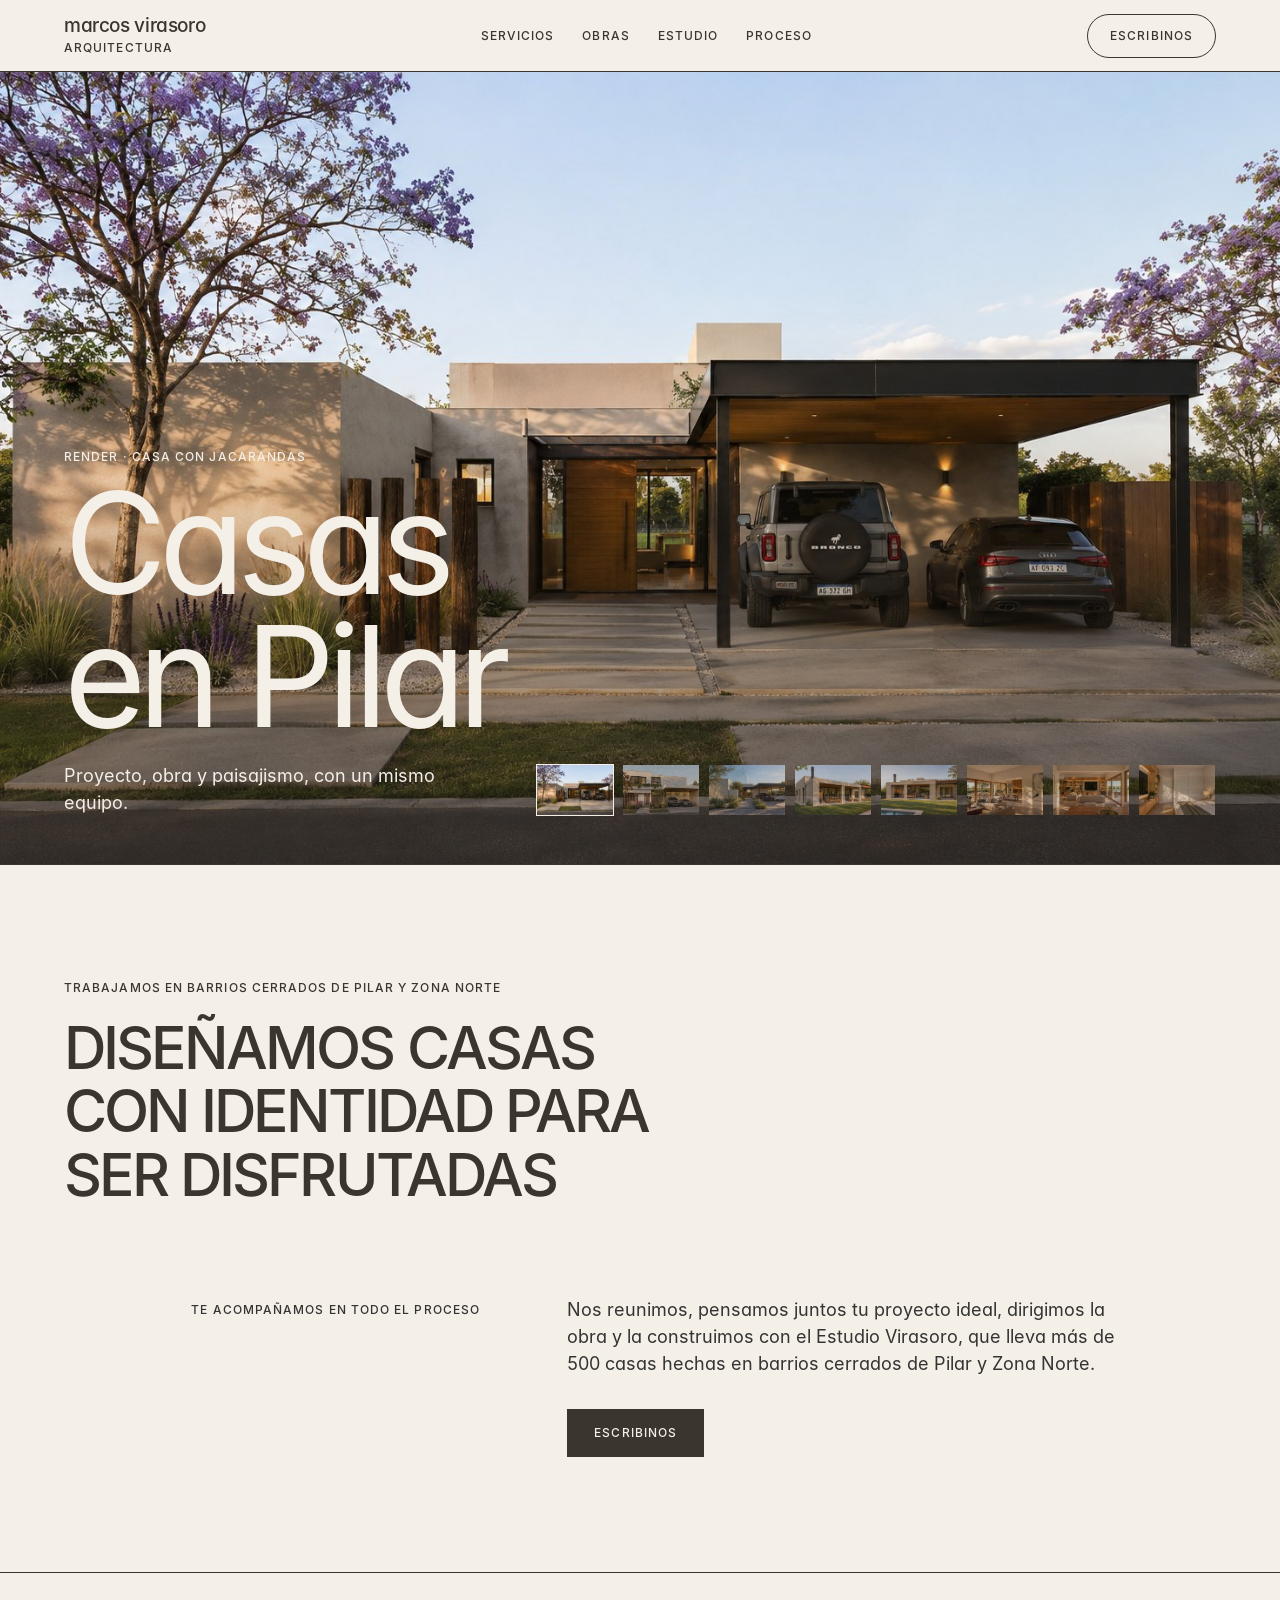
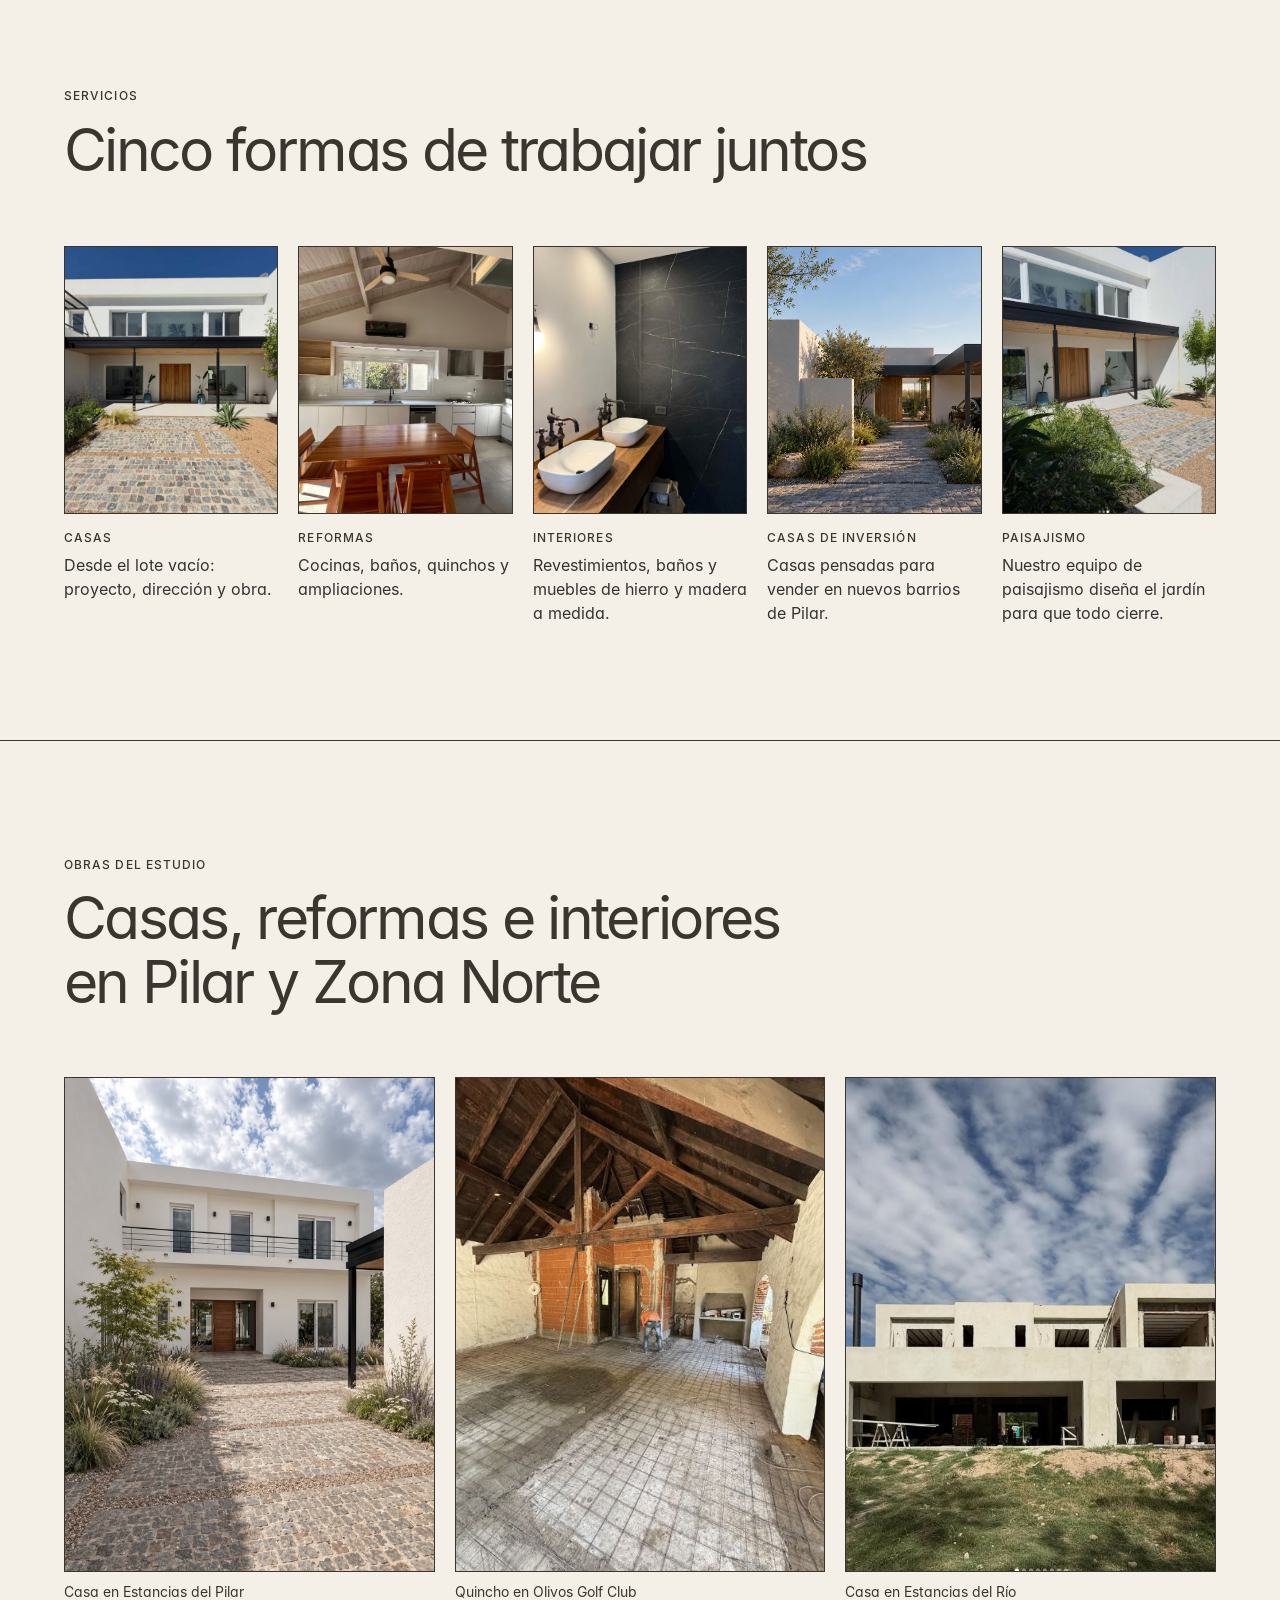
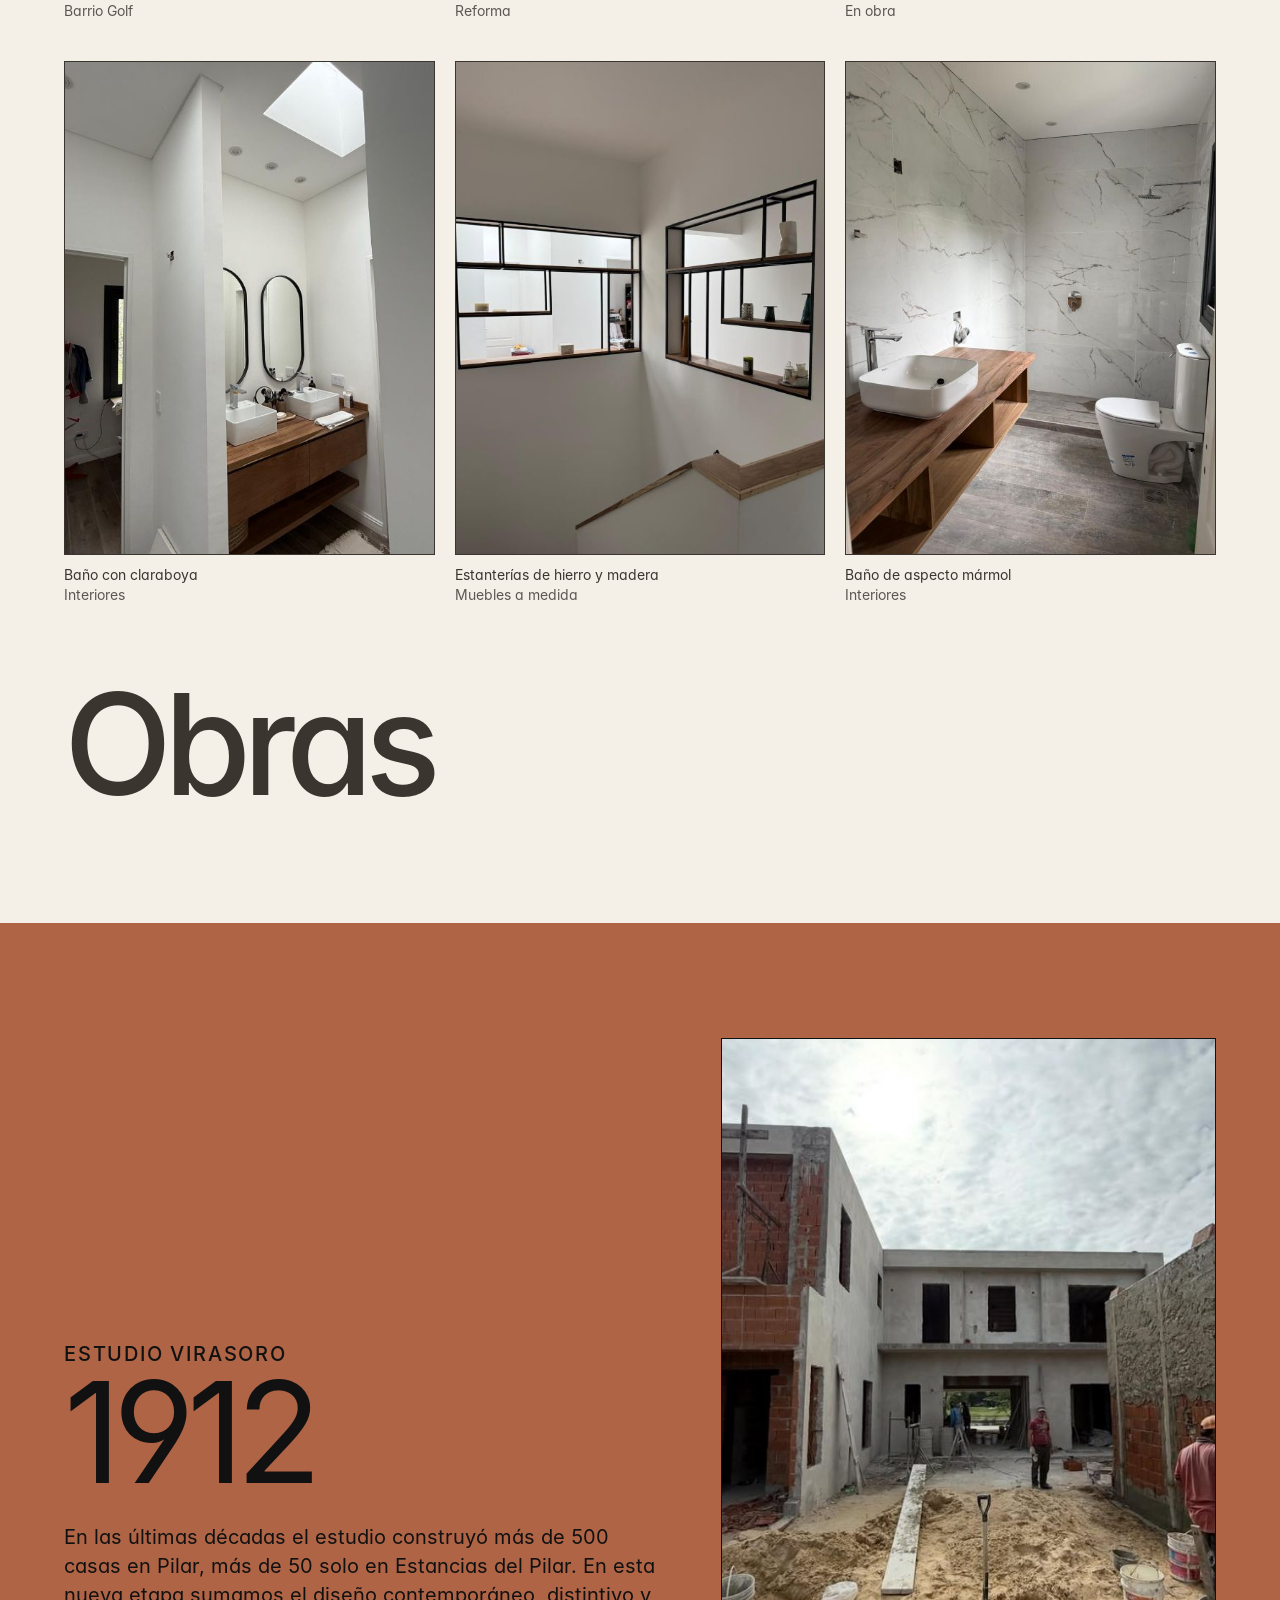
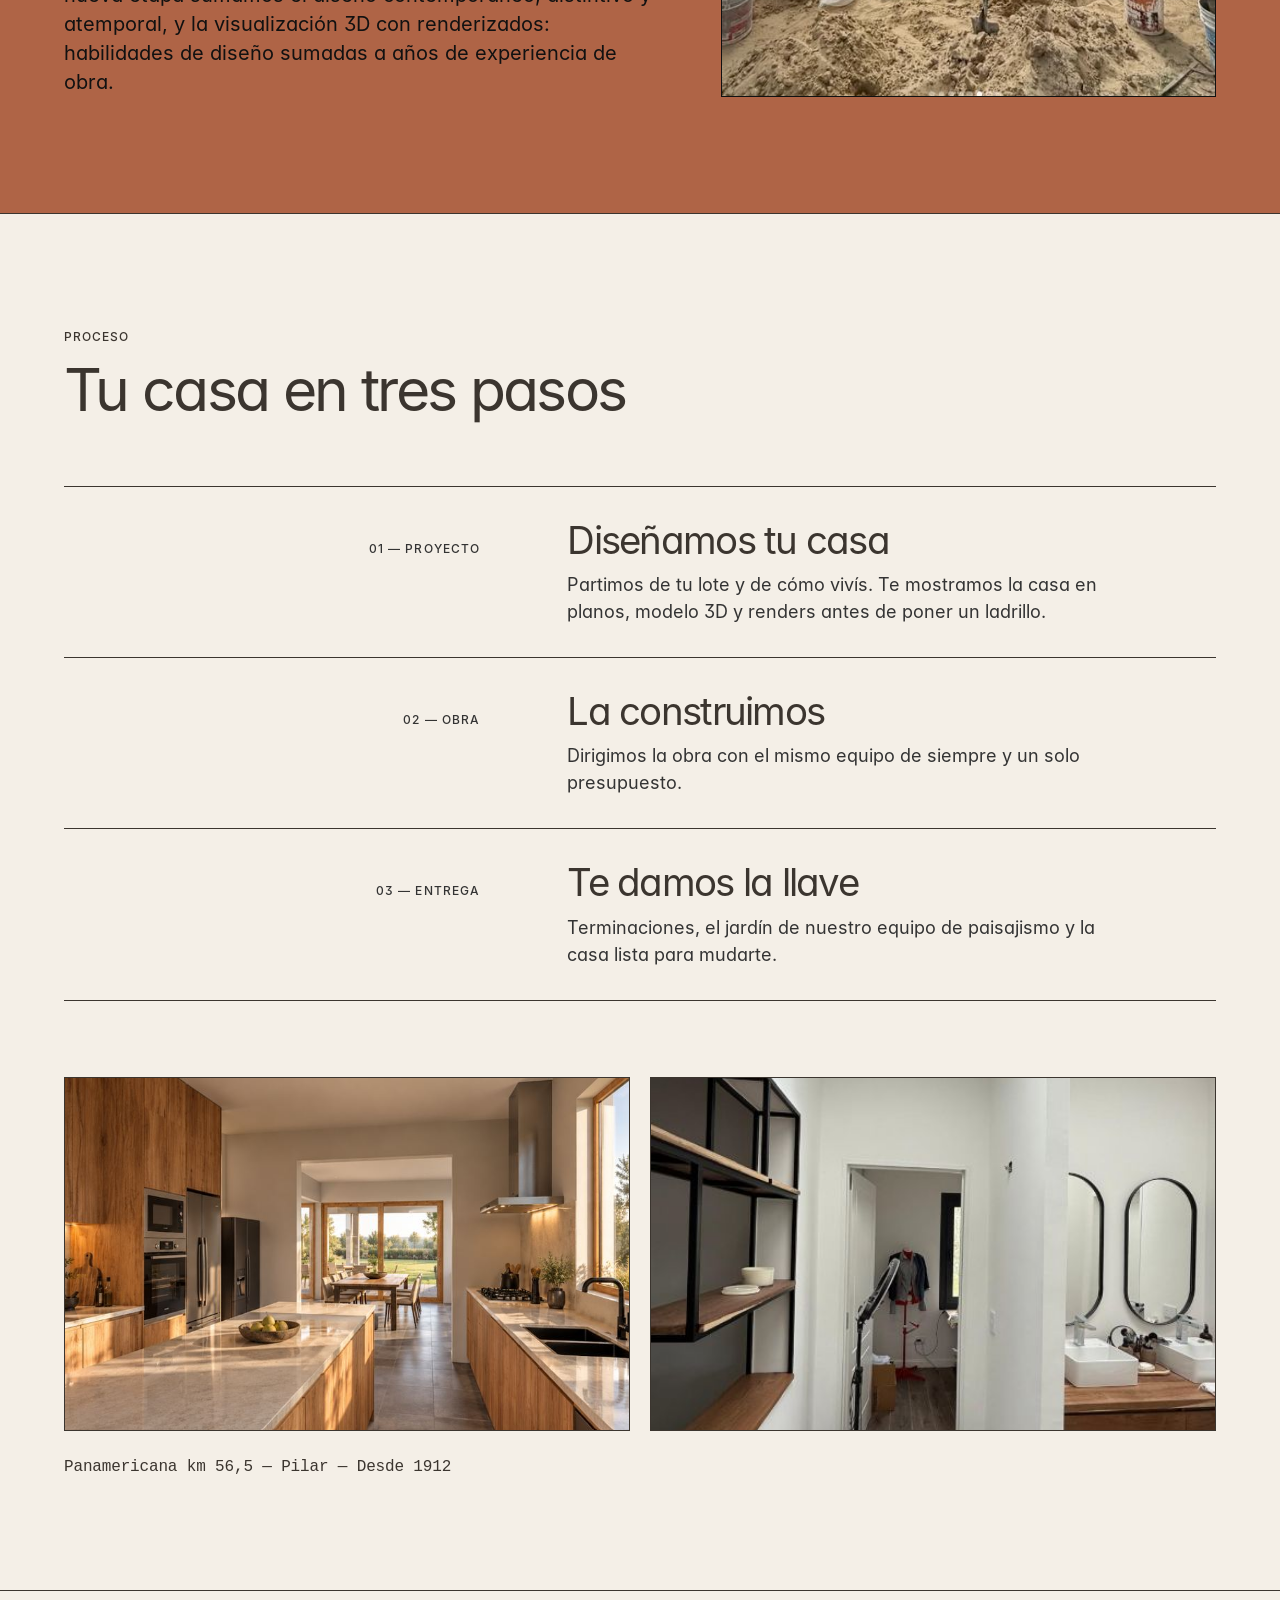
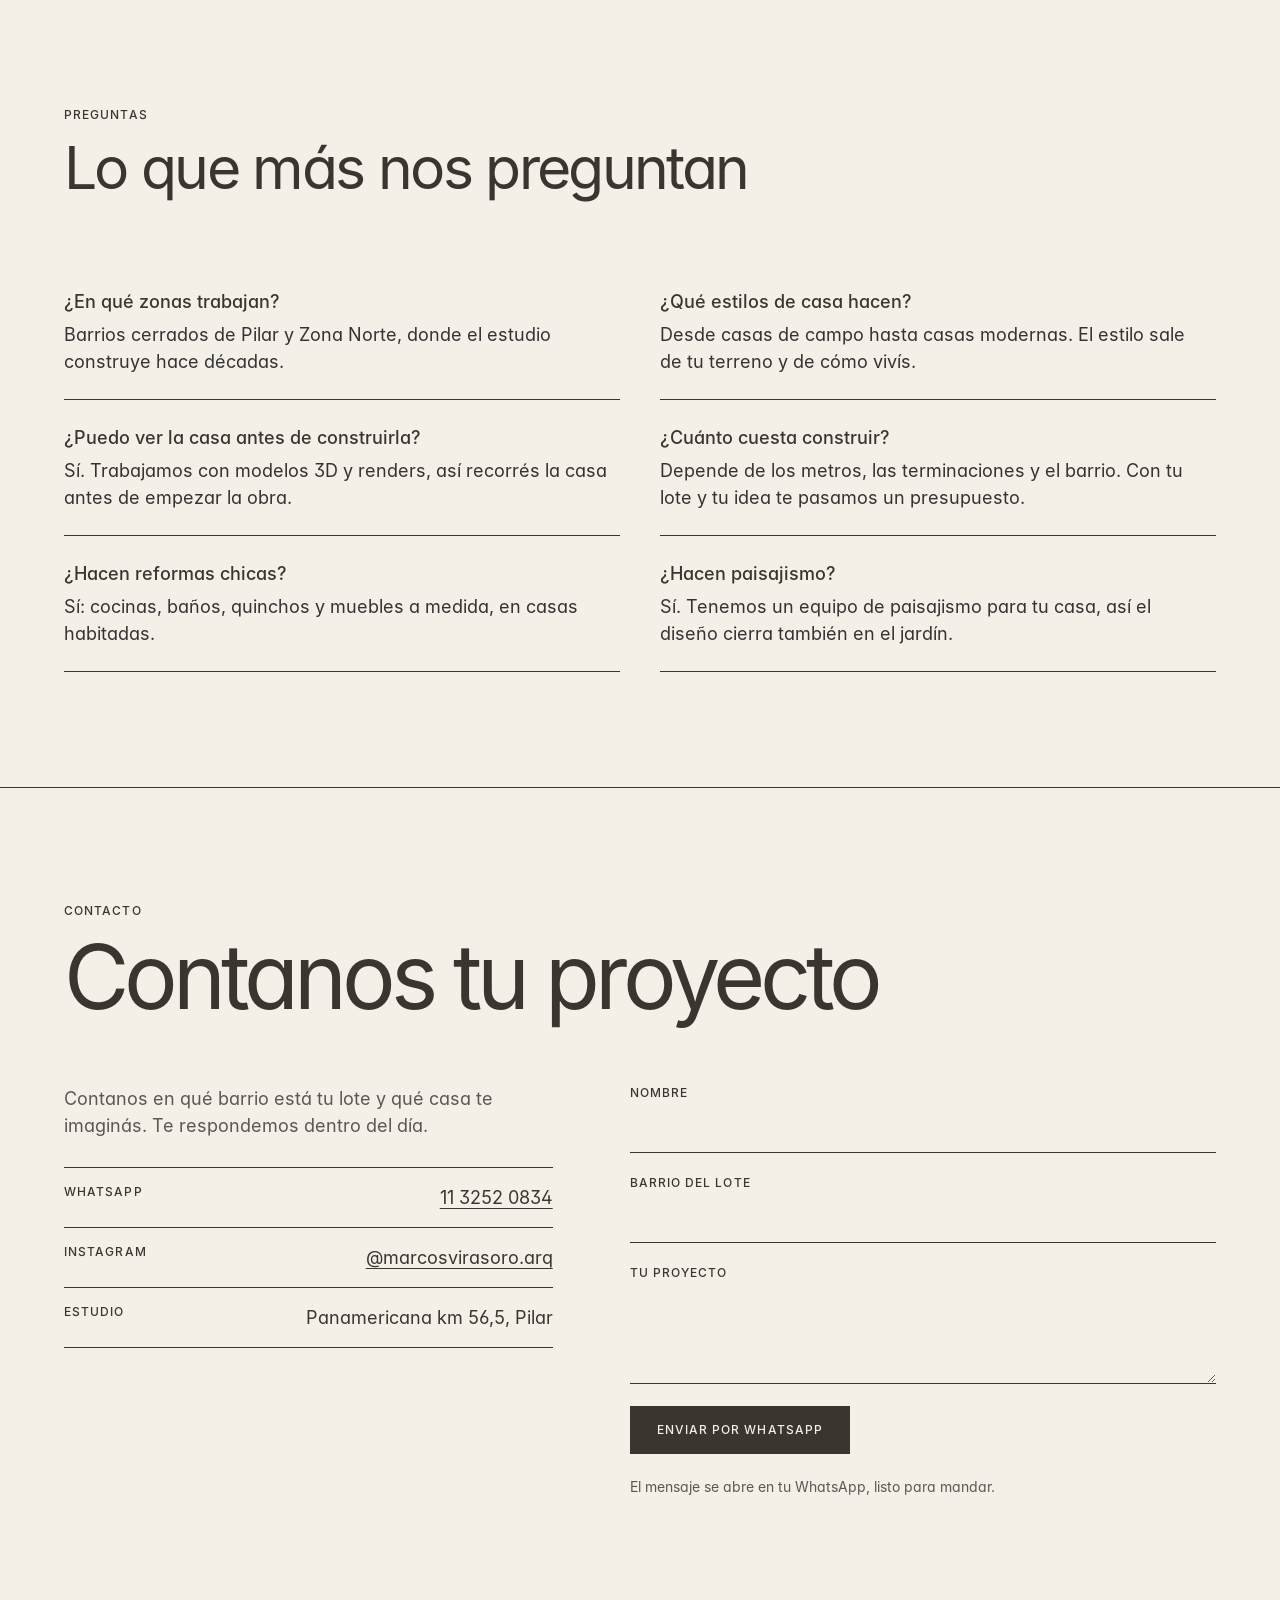
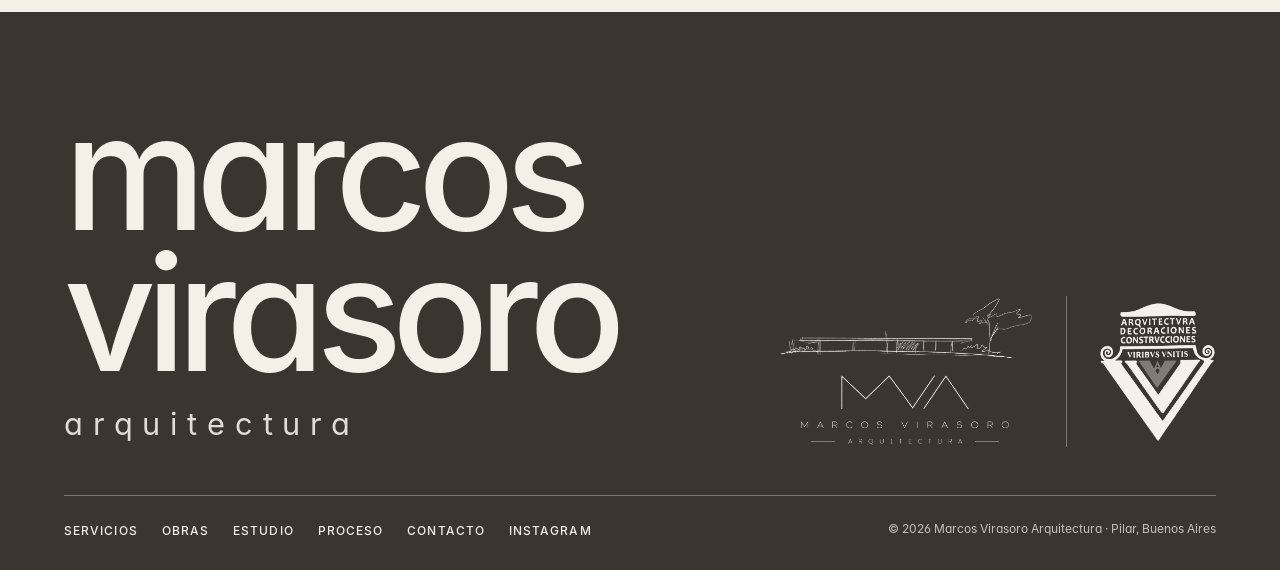
==== commit ba0c39a9: "Pie: 'arquitectura' bajo el nombre y logos a la derecha también en el celu Co-Authored-By: Claude Op" ====
--- a/index.html
+++ b/index.html
@@ -136,6 +136,7 @@
 .foot__logos img{width:auto;height:auto;object-fit:contain}
 .logo-mva{width:clamp(180px,20vw,280px)!important}
 .logo-ev{height:clamp(110px,11vw,150px)!important}
+.foot__sub{margin-top:clamp(10px,1.4vw,20px);font-size:clamp(18px,2.4vw,38px);font-weight:400;letter-spacing:.32em;text-transform:lowercase;opacity:.9}
 .foot__sep{width:1px;align-self:stretch;background:rgba(244,239,231,.35)}
 .foot .big{font-size:clamp(56px,12.5vw,200px);font-weight:500;letter-spacing:-.06em;line-height:.88}
 .foot__row{display:flex;justify-content:space-between;align-items:end;gap:24px;flex-wrap:wrap;margin-top:48px;padding-top:24px;border-top:1px solid rgba(244,239,231,.35)}
@@ -168,6 +169,12 @@
   .btn{width:100%;justify-content:center}
 }
 @media (max-width:420px){.grid4{grid-template-columns:1fr}}
+@media (max-width:760px){
+  .foot__top{flex-wrap:nowrap;align-items:flex-end;gap:16px}
+  .foot__logos{flex-direction:column;align-items:center;gap:14px}
+  .logo-mva{width:112px!important}.logo-ev{height:72px!important}
+  .foot__sep{width:60%;height:1px;align-self:center}
+}
 @media (prefers-reduced-motion:reduce){*{transition:none!important;scroll-behavior:auto!important}}
 </style>
 </head>
@@ -320,7 +327,7 @@
 <footer class="foot">
   <div class="wrap">
     <div class="foot__top">
-      <p class="big" aria-hidden="true">marcos<br>virasoro</p>
+      <div><p class="big" aria-hidden="true">marcos<br>virasoro</p><p class="foot__sub">arquitectura</p></div>
       <div class="foot__logos">
         <img src="img/logo-mva-claro.png" alt="Logo de MVA Marcos Virasoro Arquitectura" class="logo-mva" loading="lazy">
         <span class="foot__sep" aria-hidden="true"></span>
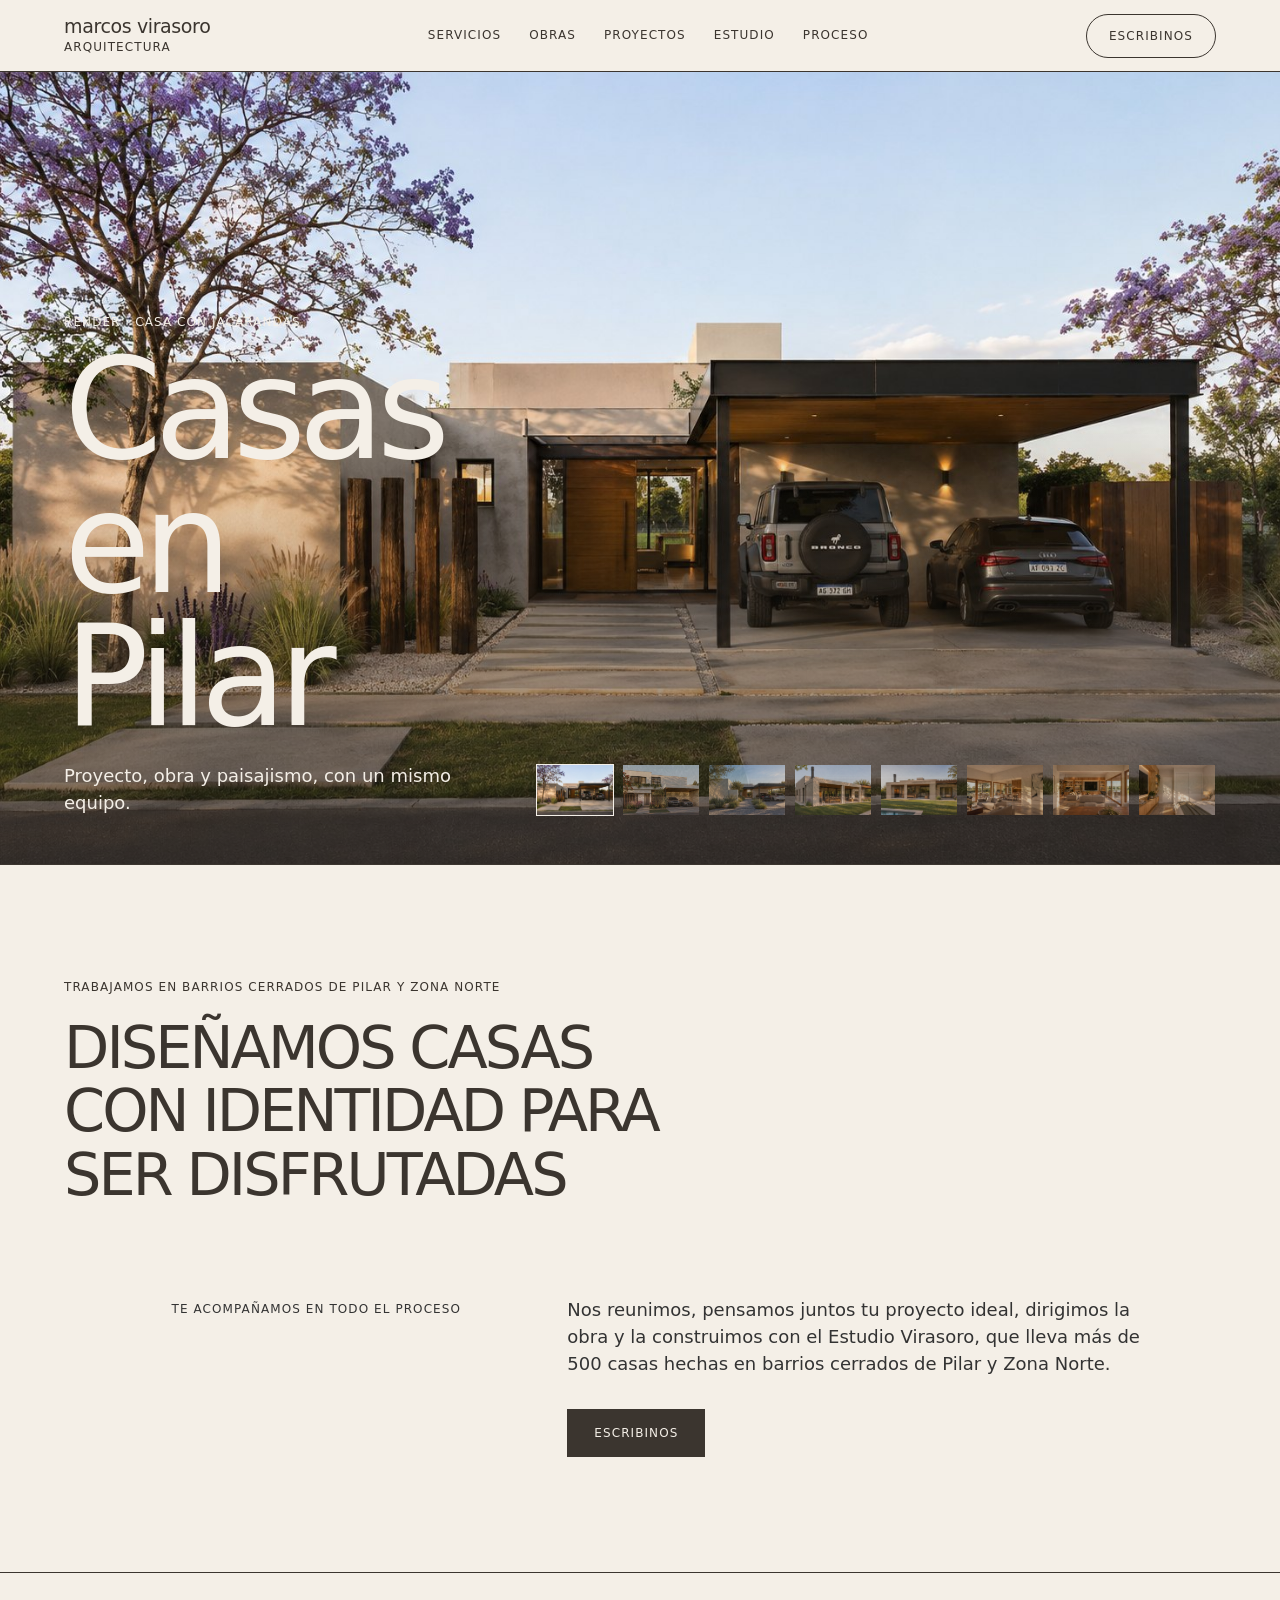
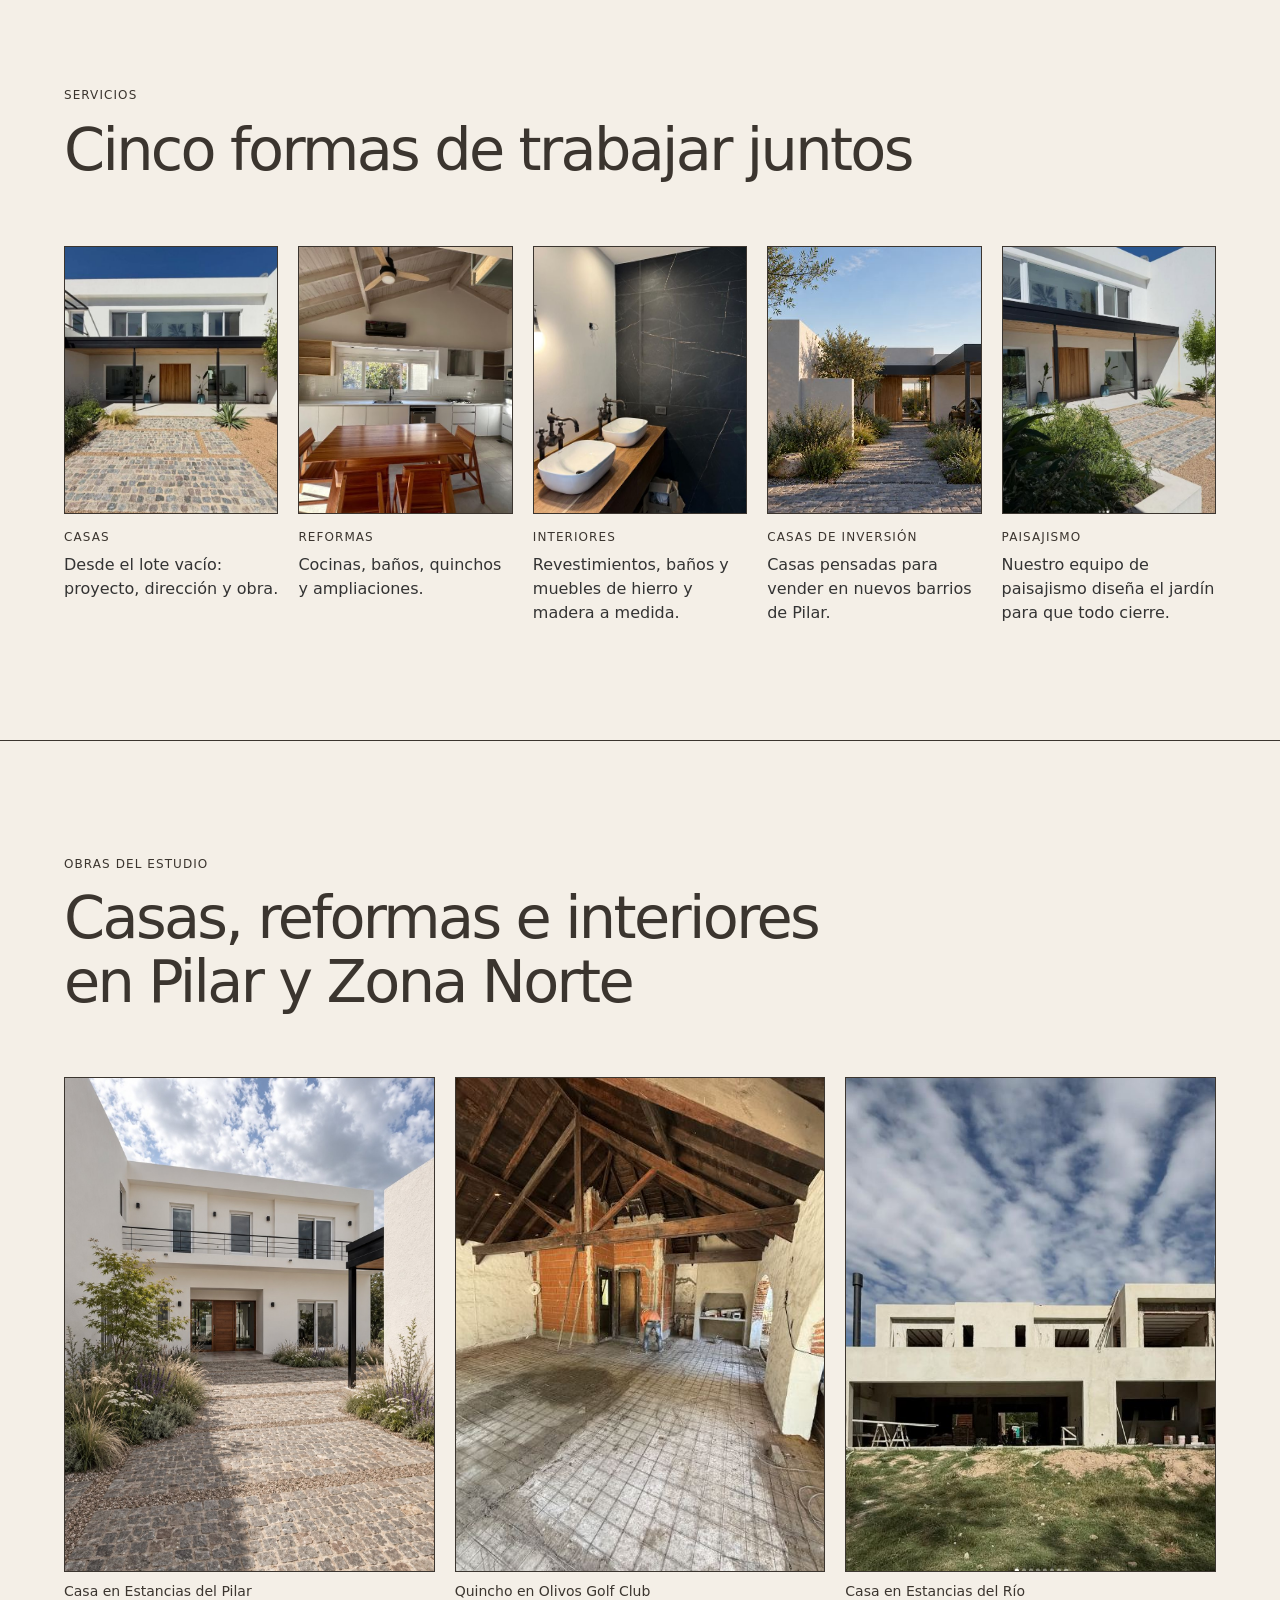
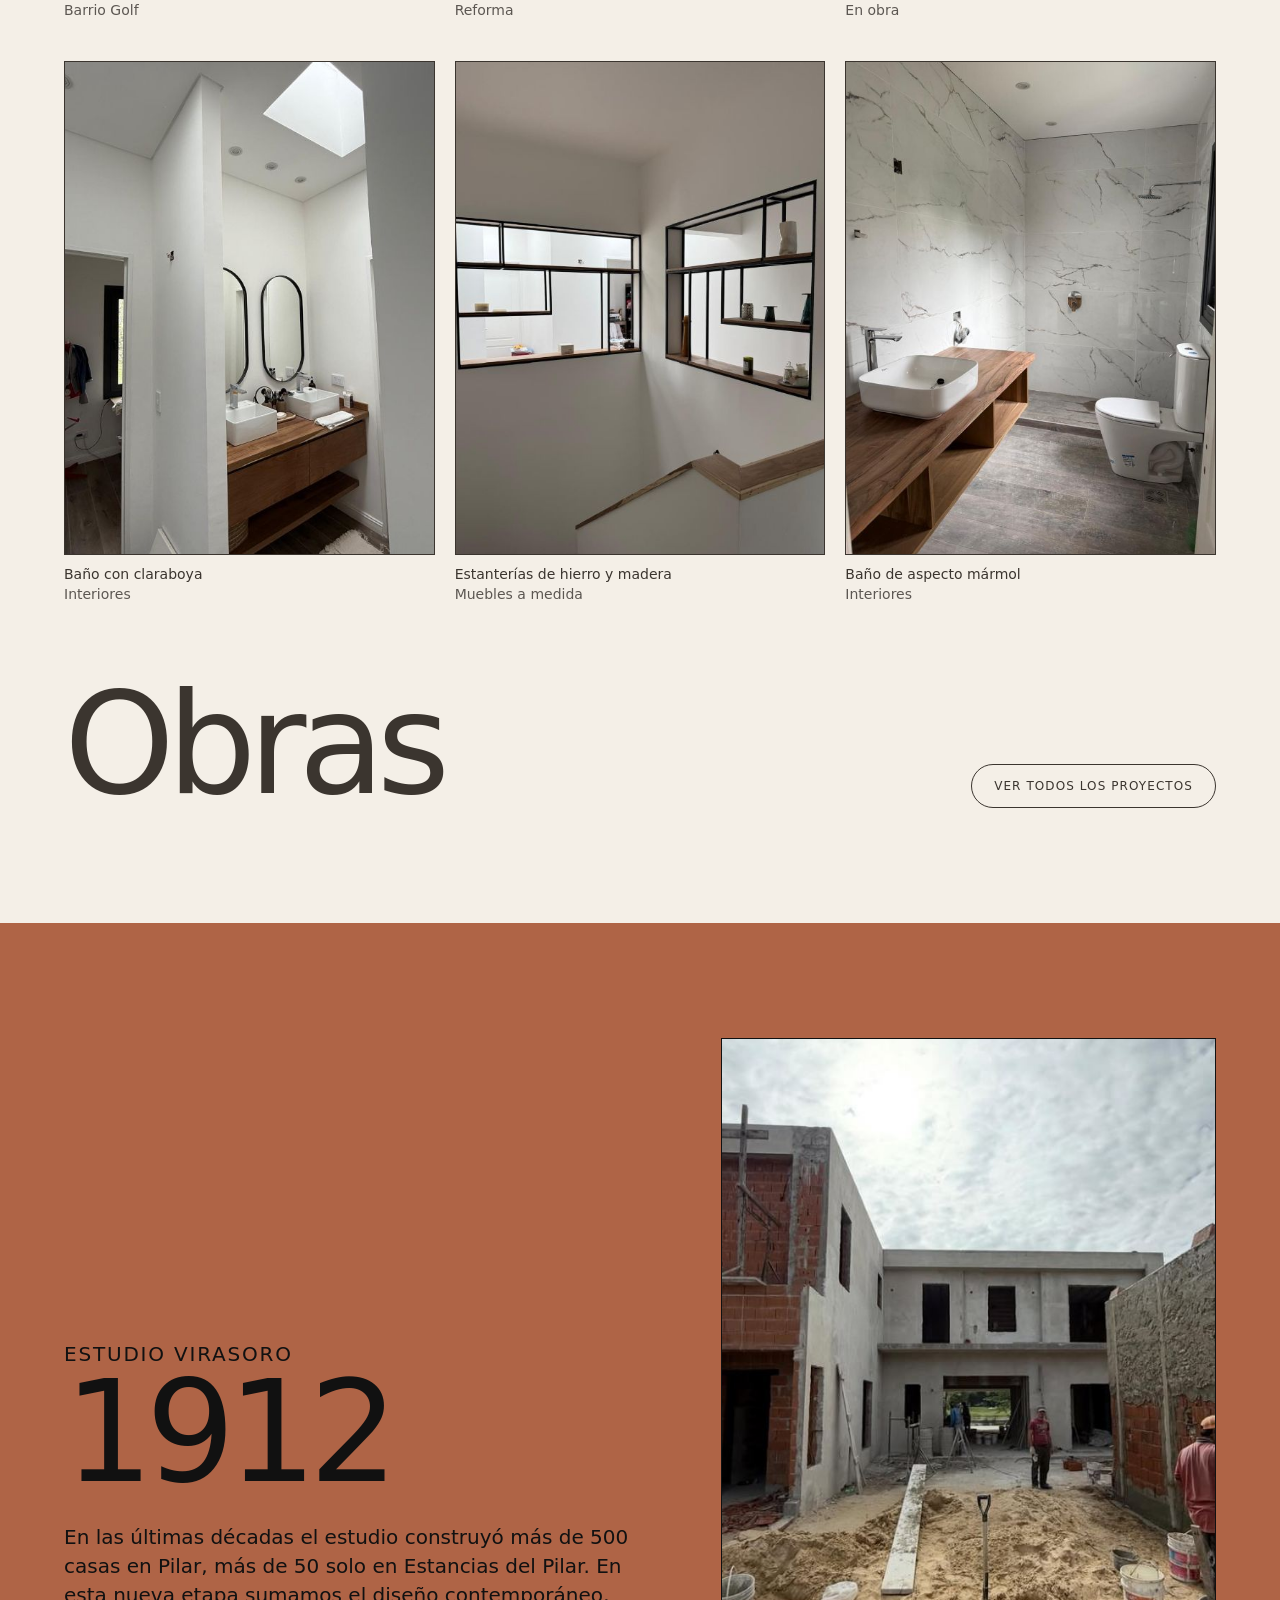
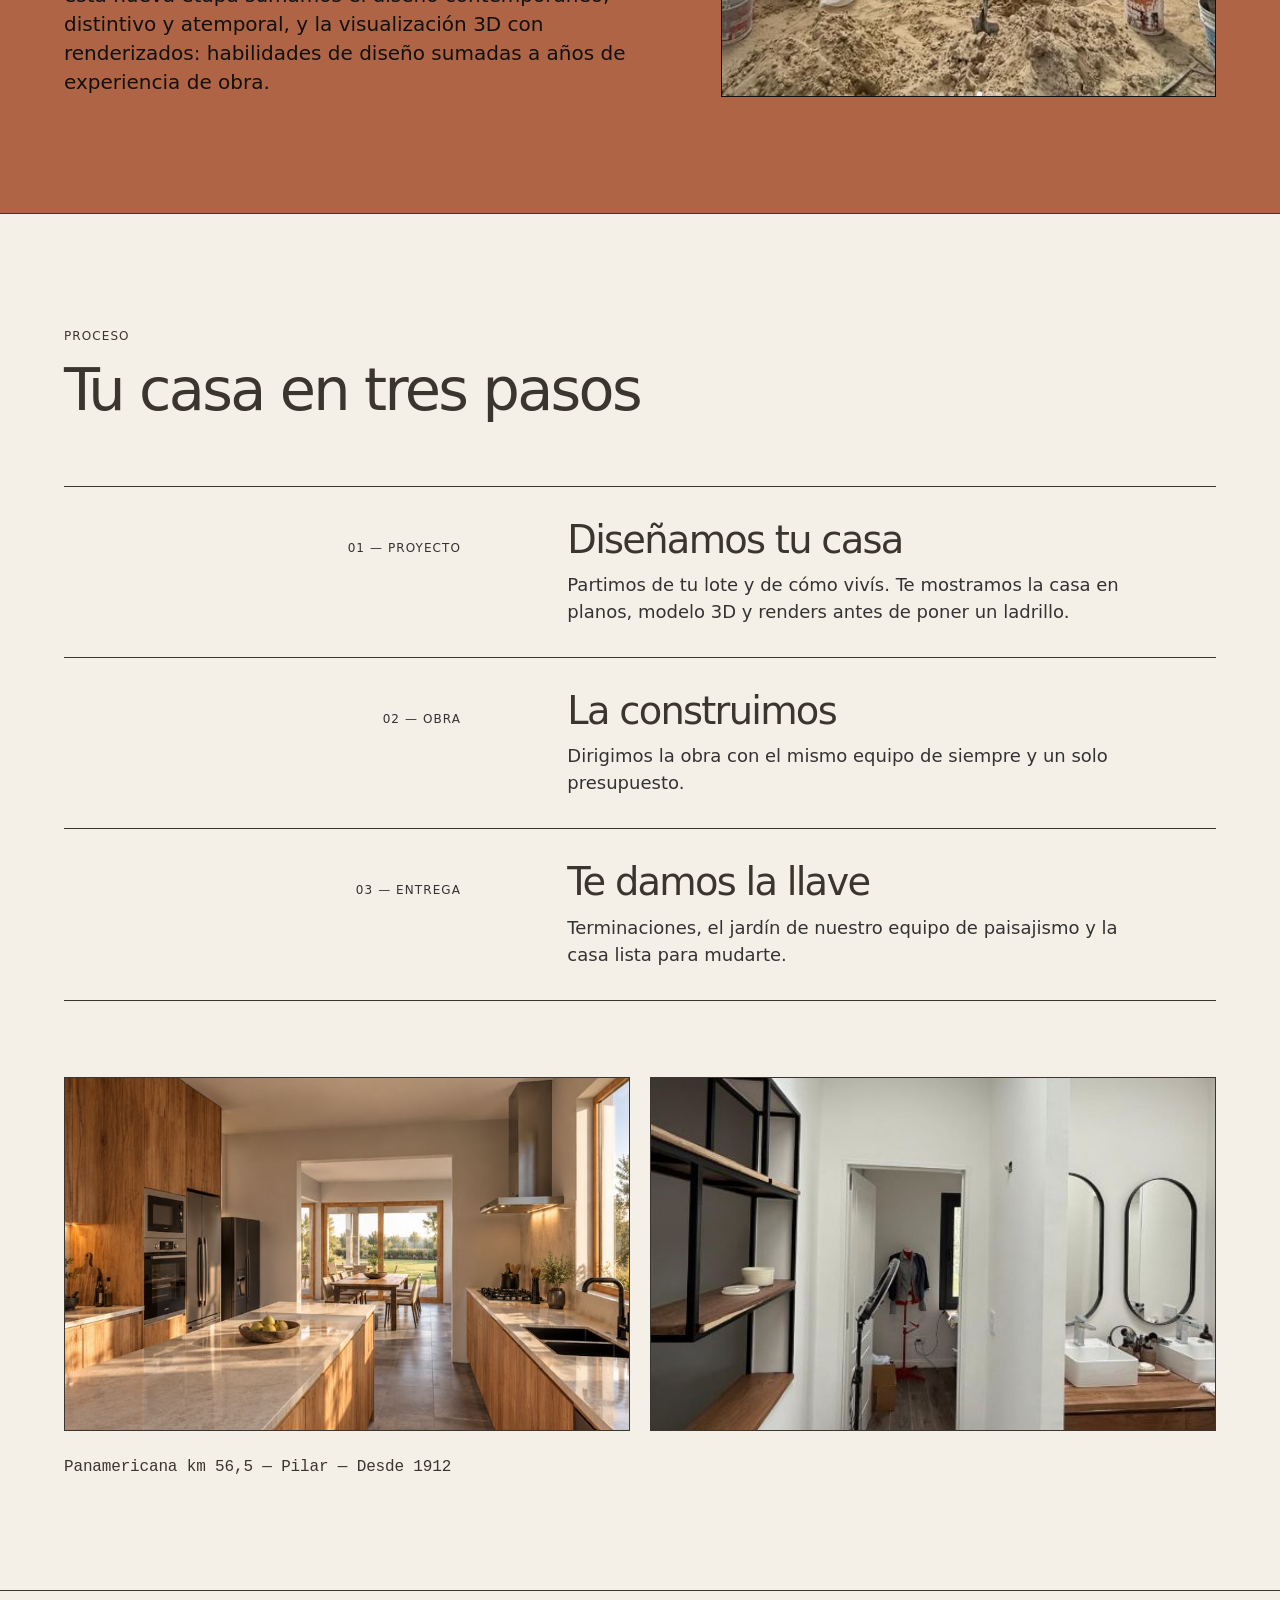
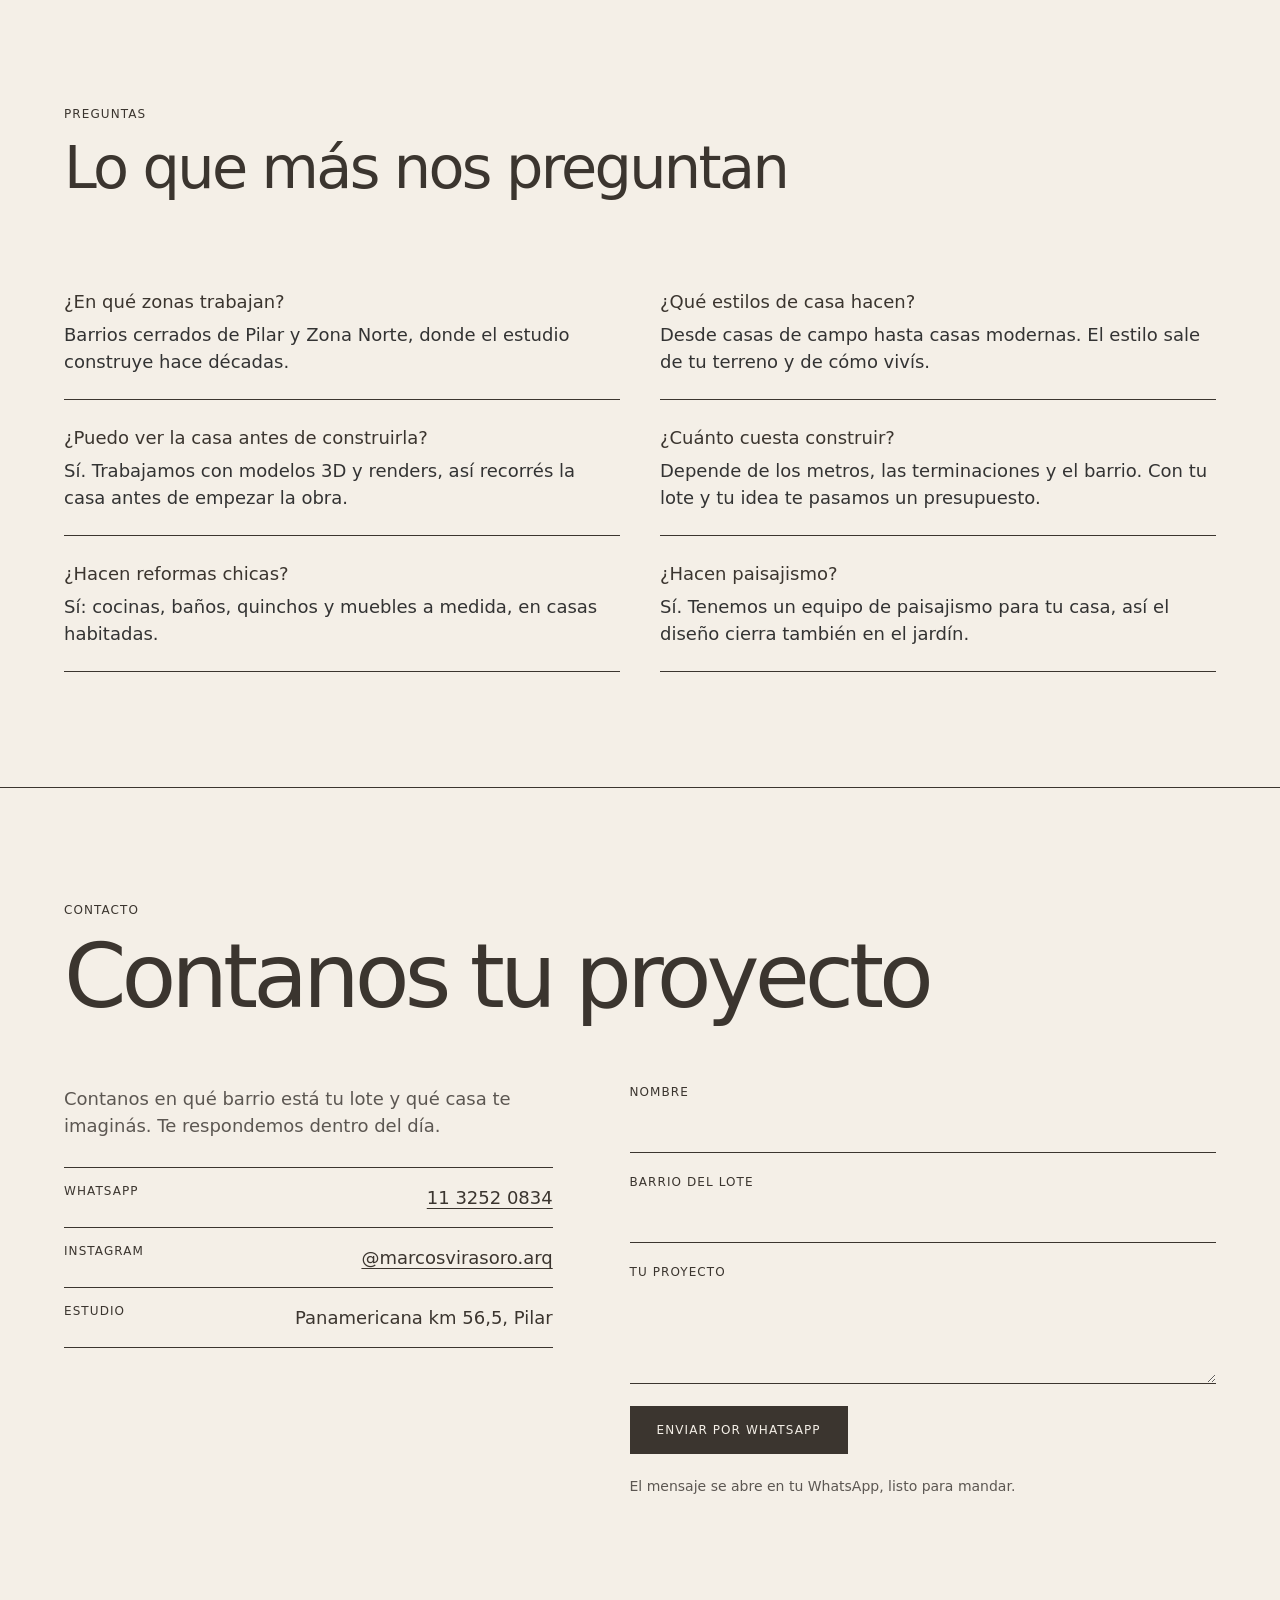
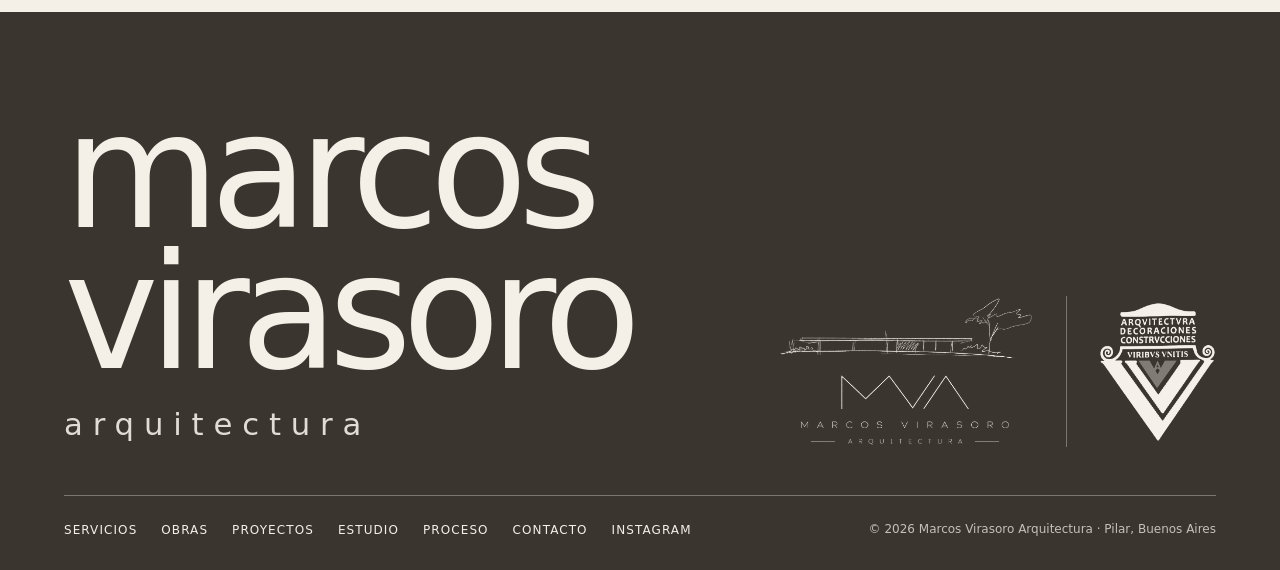
==== commit 986d64ba: "Página de Proyectos con galería, render de sala en alta y estilos en archivo compartido Co-Authored-" ====
--- a/index.html
+++ b/index.html
@@ -14,169 +14,8 @@
 <link rel="canonical" href="https://marcosvirasoro97-arq.github.io/marcosvirasoro-arquitectura/">
 <meta name="theme-color" content="#f4efe7">
 <link rel="icon" href="favicon.svg" type="image/svg+xml">
-<style>
-/* VOICE: un libro de arquitectura abierto, sereno y material
-   IDEA: monografía de obra; fotos a sangre, hoja de contactos, banda terracota como cambio de ambiente
-   PICTURE: la casa a sangre en la portada, con su nombre enorme abajo a la izquierda
-   COLOUR and TYPE: lino, nogal y una banda terracota; Inter en susurro (etiquetas) y grito (display)
-   LAYOUT: barra fina, portada a sangre, bloques separados por líneas finas, pie oscuro con el nombre gigante */
-@font-face{font-family:"Inter";src:url("fonts/Inter-Regular.woff") format("woff");font-weight:400;font-display:swap}
-@font-face{font-family:"Inter";src:url("fonts/Inter-Medium.woff") format("woff");font-weight:500 600;font-display:swap}
-:root{
-  --lino:#f4efe7;--nogal:#3b352f;--carbon:#333;--pizarra:#5c5752;--terracota:#af6446;
-  --pad:max(5vw,20px);--max:1400px;
-  --label:12px;--body:18px;--h:clamp(40px,4.6vw,60px);--display:clamp(64px,11vw,180px);
-}
-*{box-sizing:border-box;min-width:0}
-html{scroll-behavior:smooth;scroll-padding-top:20px}
-body{margin:0;background:var(--lino);color:var(--nogal);font:400 var(--body)/1.5 "Inter",system-ui,sans-serif;font-feature-settings:"ss01","cv11";-webkit-font-smoothing:antialiased;overflow-x:clip}
-img{display:block;width:100%;height:100%;object-fit:cover}
-a{color:inherit}
-h1,h2,h3,p{margin:0}
-.label{font-size:var(--label);font-weight:500;text-transform:uppercase;letter-spacing:.09em;line-height:1.3}
-.wrap{max-width:var(--max);margin:0 auto;padding-inline:var(--pad)}
-.band{padding-block:clamp(64px,9vw,120px);border-top:1px solid var(--nogal)}
-.h2{font-size:var(--h);font-weight:400;letter-spacing:-.045em;line-height:1.08;text-wrap:balance}
-.muted{color:var(--pizarra)}
-.skip{position:absolute;left:-999px;top:8px;background:var(--nogal);color:var(--lino);padding:10px 16px;z-index:10}
-.skip:focus{left:8px}
-:focus-visible{outline:2px solid var(--terracota);outline-offset:3px}
-
-/* botones */
-.btn{display:inline-flex;align-items:center;gap:12px;min-height:48px;padding:14px 26px;background:var(--nogal);color:var(--lino);text-decoration:none;font-size:var(--label);font-weight:500;letter-spacing:.09em;text-transform:uppercase;border:1px solid var(--nogal);transition:background .2s,color .2s}
-.btn:hover{background:transparent;color:var(--nogal)}
-.pill{display:inline-flex;align-items:center;min-height:44px;padding:10px 22px;border:1px solid currentColor;border-radius:999px;text-decoration:none;font-size:var(--label);font-weight:500;letter-spacing:.09em;text-transform:uppercase;transition:background .2s,color .2s}
-.pill:hover{background:var(--nogal);color:var(--lino);border-color:var(--nogal)}
-.link{text-decoration:underline;text-underline-offset:4px;text-decoration-thickness:1px}
-
-/* barra */
-.top{display:flex;align-items:center;justify-content:space-between;gap:24px;min-height:72px;border-bottom:1px solid var(--nogal)}
-.brand{display:flex;flex-direction:column;text-decoration:none;line-height:1.1}
-.brand b{font-size:19px;font-weight:500;letter-spacing:-.02em}
-.brand span{margin-top:3px}
-.menu{display:flex;gap:28px;list-style:none;margin:0;padding:0}
-.menu a{text-decoration:none;padding:12px 0;background:linear-gradient(currentColor,currentColor) 0 100%/0 1px no-repeat;transition:background-size .25s}
-.menu a:hover{background-size:100% 1px}
-
-/* portada */
-.hero{position:relative;height:min(88svh,900px);min-height:540px;overflow:hidden;color:var(--lino)}
-.hero__bg{position:absolute;inset:0;opacity:0;transition:opacity 1.2s ease}
-.hero__bg.is-on{opacity:1}
-.hero::after{content:"";position:absolute;inset:0;background:linear-gradient(to top,rgba(30,26,22,.62),rgba(30,26,22,0) 55%)}
-.hero__in{position:relative;z-index:1;height:100%;display:flex;align-items:flex-end;justify-content:space-between;gap:32px;padding-bottom:clamp(28px,4vw,48px)}
-.hero h1{font-size:var(--display);font-weight:400;letter-spacing:-.056em;line-height:.95;margin-top:12px}
-.hero__sub{margin-top:18px;max-width:34ch;font-size:var(--body)}
-.thumbs{display:flex;gap:8px;flex:none}
-.thumbs button{width:78px;aspect-ratio:3/2;padding:0;border:1px solid transparent;background:none;cursor:pointer;opacity:.7;transition:opacity .2s}
-.thumbs button:hover,.thumbs button[aria-pressed=true]{opacity:1;border-color:var(--lino)}
-
-/* intro */
-.manifest{font-size:var(--h);font-weight:500;text-transform:uppercase;letter-spacing:-.05em;line-height:1.08;margin-top:20px;max-width:20ch;text-wrap:balance}
-.split{display:grid;grid-template-columns:minmax(0,1fr) minmax(0,1.4fr);gap:40px;margin-top:clamp(48px,7vw,96px)}
-.split>.label{text-align:right;padding-top:6px}
-.split p{max-width:52ch;color:var(--carbon)}
-.split .btn{margin-top:32px}
-
-/* servicios */
-.head{display:flex;justify-content:space-between;align-items:end;gap:24px;margin-bottom:clamp(36px,5vw,64px)}
-.grid4{display:grid;grid-template-columns:repeat(5,minmax(0,1fr));gap:20px}
-.svc figure{margin:0;aspect-ratio:4/5;overflow:hidden;border:1px solid var(--nogal)}
-.svc img{transition:transform .6s}
-.svc:hover img{transform:scale(1.03)}
-.svc h3{margin-top:16px}
-.svc p{margin-top:8px;font-size:16px;color:var(--carbon)}
-
-/* obras: hoja de contactos */
-.sheet{display:grid;grid-template-columns:repeat(3,minmax(0,1fr));gap:20px}
-.sheet figure{margin:0}
-.sheet .ph{aspect-ratio:3/4;overflow:hidden;border:1px solid var(--nogal)}
-.sheet figcaption{margin-top:10px;font-size:14px;line-height:1.4}
-.sheet figcaption span{display:block;color:var(--pizarra)}
-.sheet+.sheet{margin-top:40px}
-.marker{font-size:var(--display);font-weight:500;letter-spacing:-.056em;line-height:.9;margin-top:clamp(40px,6vw,80px)}
-
-/* banda terracota */
-.rust{background:var(--terracota);color:#111;border-top:0}
-.rust .wrap{display:grid;grid-template-columns:minmax(0,1.2fr) minmax(0,1fr);gap:clamp(32px,5vw,80px);align-items:end}
-.year{font-size:var(--display);font-weight:400;letter-spacing:-.056em;line-height:.9}
-.rust p{margin-top:28px;max-width:46ch;font-size:20px;line-height:1.45}
-.rust figure{margin:0;aspect-ratio:3/4;border:1px solid #111;overflow:hidden}
-
-/* proceso */
-.steps{list-style:none;margin:0;padding:0;border-top:1px solid var(--nogal)}
-.steps li{display:grid;grid-template-columns:minmax(0,1fr) minmax(0,1.4fr);gap:40px;padding-block:32px;border-bottom:1px solid var(--nogal)}
-.steps .label{text-align:right;padding-top:12px}
-.steps h3{font-size:clamp(28px,3vw,40px);font-weight:400;letter-spacing:-.045em;line-height:1.1}
-.steps p{margin-top:10px;max-width:52ch;color:var(--carbon)}
-.pair{display:grid;grid-template-columns:1fr 1fr;gap:20px;margin-top:clamp(48px,6vw,80px)}
-.pair figure{margin:0;aspect-ratio:16/10;border:1px solid var(--nogal);overflow:hidden}
-.spec{margin-top:28px;font:400 16px/1 ui-monospace,SFMono-Regular,Menlo,Consolas,monospace;letter-spacing:-.01em}
-
-/* preguntas */
-.faq{display:grid;grid-template-columns:repeat(2,minmax(0,1fr));gap:0 40px}
-.faq div{padding-block:24px;border-bottom:1px solid var(--nogal)}
-.faq h3{font-size:var(--body);font-weight:500}
-.faq p{margin-top:6px;color:var(--carbon);max-width:50ch}
-
-/* contacto */
-.contact{display:grid;grid-template-columns:minmax(0,1fr) minmax(0,1.2fr);gap:clamp(40px,6vw,96px);margin-top:clamp(40px,5vw,64px)}
-.rows{list-style:none;margin:0;padding:0;border-top:1px solid var(--nogal)}
-.rows li{display:flex;justify-content:space-between;gap:16px;flex-wrap:wrap;padding-block:16px;border-bottom:1px solid var(--nogal)}
-form{display:grid;gap:22px}
-label{display:block}
-input,textarea{display:block;width:100%;margin-top:8px;padding:10px 0;border:0;border-bottom:1px solid var(--nogal);background:transparent;color:var(--nogal);font:inherit;font-size:18px;border-radius:0}
-textarea{min-height:96px;resize:vertical}
-input:focus,textarea:focus{outline:0;border-bottom-width:2px}
-.form-note{font-size:14px;color:var(--pizarra)}
-
-/* pie */
-.foot{background:var(--nogal);color:var(--lino);padding-block:clamp(56px,7vw,96px) 32px}
-.foot__top{display:flex;justify-content:space-between;align-items:flex-end;gap:40px;flex-wrap:wrap}
-.foot__logos{display:flex;align-items:center;gap:32px}
-.foot__logos img{width:auto;height:auto;object-fit:contain}
-.logo-mva{width:clamp(180px,20vw,280px)!important}
-.logo-ev{height:clamp(110px,11vw,150px)!important}
-.foot__sub{margin-top:clamp(10px,1.4vw,20px);font-size:clamp(18px,2.4vw,38px);font-weight:400;letter-spacing:.32em;text-transform:lowercase;opacity:.9}
-.foot__sep{width:1px;align-self:stretch;background:rgba(244,239,231,.35)}
-.foot .big{font-size:clamp(56px,12.5vw,200px);font-weight:500;letter-spacing:-.06em;line-height:.88}
-.foot__row{display:flex;justify-content:space-between;align-items:end;gap:24px;flex-wrap:wrap;margin-top:48px;padding-top:24px;border-top:1px solid rgba(244,239,231,.35)}
-.foot__row nav{display:flex;gap:24px;flex-wrap:wrap}
-.foot__row a{text-decoration:none}
-.foot__row a:hover{text-decoration:underline;text-underline-offset:4px}
-.foot small{font-size:12px;opacity:.75}
-
-@media (max-width:1279px){.thumbs button{width:58px}}
-@media (max-width:1180px){.grid4{grid-template-columns:repeat(3,minmax(0,1fr))}}
-@media (max-width:1023px){
-  .grid4{grid-template-columns:repeat(2,minmax(0,1fr))}
-  .thumbs{gap:6px}.thumbs button{width:32px;height:3px;aspect-ratio:auto;background:rgba(244,239,231,.4);border:0;opacity:1;margin-block:20px}
-  .thumbs button img{display:none}
-  .thumbs button[aria-pressed=true]{background:var(--lino)}
-}
-@media (max-width:760px){
-  .menu{display:none}
-  .hero{height:82svh;min-height:520px}
-  .hero__in{flex-direction:column;align-items:stretch;justify-content:flex-end}
-  .thumbs{gap:6px;margin-top:4px}.thumbs button{flex:1;width:auto}
-  .split,.steps li,.rust .wrap,.contact{grid-template-columns:1fr;gap:20px}
-  .split>.label,.steps .label{text-align:left;padding-top:0}
-  .sheet{grid-template-columns:1fr 1fr}
-  .sheet figure:last-child:nth-child(odd){grid-column:1/-1}
-  .sheet figure:last-child:nth-child(odd) .ph{aspect-ratio:4/3}
-  .faq{grid-template-columns:1fr}
-  .pair{grid-template-columns:1fr}
-  .head{flex-direction:column;align-items:start}
-  .btn{width:100%;justify-content:center}
-}
-@media (max-width:420px){.grid4{grid-template-columns:1fr}}
-@media (max-width:760px){
-  .foot__top{flex-wrap:nowrap;align-items:flex-end;gap:16px}
-  .foot__logos{flex-direction:column;align-items:center;gap:14px}
-  .logo-mva{width:112px!important}.logo-ev{height:72px!important}
-  .foot__sep{width:60%;height:1px;align-self:center}
-}
-@media (prefers-reduced-motion:reduce){*{transition:none!important;scroll-behavior:auto!important}}
-</style>
+<link rel="stylesheet" href="css/site.css">
+
 </head>
 <body>
 <a class="skip" href="#inicio">Ir al contenido</a>
@@ -185,6 +24,7 @@
   <nav aria-label="Principal"><ul class="menu label">
     <li><a href="#servicios">Servicios</a></li>
     <li><a href="#obras">Obras</a></li>
+    <li><a href="proyectos.html">Proyectos</a></li>
     <li><a href="#estudio">Estudio</a></li>
     <li><a href="#proceso">Proceso</a></li>
   </ul></nav>
@@ -207,7 +47,7 @@
         <button type="button" aria-pressed="false" data-src="img/render-casa-jardin-mediterraneo.jpg" data-pos="50% 55%" data-label="Render · Casa con jardín mediterráneo" data-alt="Casa blanca de una planta con camino de adoquines, jardín mediterráneo y galería para autos" aria-label="Ver render: Casa con jardín mediterráneo"><img src="img/render-casa-jardin-mediterraneo.jpg" alt="" loading="lazy"></button>
         <button type="button" aria-pressed="false" data-src="img/render-casa-pergola.jpg" data-pos="50% 50%" data-label="Render · Casa con pérgola de madera" data-alt="Casa de una planta con galería abierta al jardín, parrilla y pérgola de madera" aria-label="Ver render: Casa con pérgola de madera"><img src="img/render-casa-pergola.jpg" alt="" loading="lazy"></button>
         <button type="button" aria-pressed="false" data-src="img/render-casa-piscina.jpg" data-pos="50% 50%" data-label="Render · Casa con piscina" data-alt="Casa con galería integrada al jardín, comedor exterior, pérgola de madera y piscina" aria-label="Ver render: Casa con piscina"><img src="img/render-casa-piscina.jpg" alt="" loading="lazy"></button>
-        <button type="button" aria-pressed="false" data-src="img/sala-con-galeria-al-jardin-hd.jpg" data-pos="50% 50%" data-label="Render · Galería al jardín" data-alt="Living y comedor con ventanales de madera abiertos al jardín al atardecer" aria-label="Ver render: Galería al jardín"><img src="img/sala-con-galeria-al-jardin-hd.jpg" alt="" loading="lazy"></button>
+        <button type="button" aria-pressed="false" data-src="img/render-sala-galeria-jardin.jpg" data-pos="50% 50%" data-label="Render · Galería al jardín" data-alt="Living y comedor con ventanales de madera abiertos al jardín al atardecer" aria-label="Ver render: Galería al jardín"><img src="img/render-sala-galeria-jardin.jpg" alt="" loading="lazy"></button>
         <button type="button" aria-pressed="false" data-src="img/render-living.jpg" data-pos="50% 50%" data-label="Render · Living" data-alt="Living con biblioteca de madera iluminada y ventanales corredizos hacia la galería" aria-label="Ver render: Living"><img src="img/render-living.jpg" alt="" loading="lazy"></button>
         <button type="button" aria-pressed="false" data-src="img/render-dormitorio.jpg" data-pos="50% 50%" data-label="Render · Dormitorio" data-alt="Dormitorio con mueble de madera, luz de atardecer y ropa de cama en tonos lino" aria-label="Ver render: Dormitorio"><img src="img/render-dormitorio.jpg" alt="" loading="lazy"></button>
       </div>
@@ -254,7 +94,10 @@
         <figure><div class="ph"><img src="img/estanterias-junto-a-la-escalera.jpg" alt="Dos estanterías de hierro negro y madera empotradas junto a una escalera" loading="lazy"></div><figcaption>Estanterías de hierro y madera<span>Muebles a medida</span></figcaption></figure>
         <figure><div class="ph"><img src="img/bano-con-revestimiento-de-aspecto-marmol.jpg" alt="Baño con paredes de aspecto mármol, bacha sobre mesada de madera y ducha" loading="lazy"></div><figcaption>Baño de aspecto mármol<span>Interiores</span></figcaption></figure>
       </div>
-      <p class="marker" aria-hidden="true">Obras</p>
+      <div style="display:flex;justify-content:space-between;align-items:flex-end;gap:24px;flex-wrap:wrap">
+        <p class="marker" aria-hidden="true">Obras</p>
+        <a class="pill" href="proyectos.html">Ver todos los proyectos</a>
+      </div>
     </div>
   </section>
 
@@ -335,7 +178,7 @@
       </div>
     </div>
     <div class="foot__row">
-      <nav aria-label="Pie" class="label"><a href="#servicios">Servicios</a><a href="#obras">Obras</a><a href="#estudio">Estudio</a><a href="#proceso">Proceso</a><a href="#contacto">Contacto</a><a href="https://www.instagram.com/marcosvirasoro.arq/">Instagram</a></nav>
+      <nav aria-label="Pie" class="label"><a href="#servicios">Servicios</a><a href="#obras">Obras</a><a href="proyectos.html">Proyectos</a><a href="#estudio">Estudio</a><a href="#proceso">Proceso</a><a href="#contacto">Contacto</a><a href="https://www.instagram.com/marcosvirasoro.arq/">Instagram</a></nav>
       <small>© 2026 Marcos Virasoro Arquitectura · Pilar, Buenos Aires</small>
     </div>
   </div>
--- a/css/site.css
+++ b/css/site.css
@@ -0,0 +1,186 @@
+/* VOICE: un libro de arquitectura abierto, sereno y material
+   IDEA: monografía de obra; fotos a sangre, hoja de contactos, banda terracota como cambio de ambiente
+   PICTURE: la casa a sangre en la portada, con su nombre enorme abajo a la izquierda
+   COLOUR and TYPE: lino, nogal y una banda terracota; Inter en susurro (etiquetas) y grito (display)
+   LAYOUT: barra fina, portada a sangre, bloques separados por líneas finas, pie oscuro con el nombre gigante */
+@font-face{font-family:"Inter";src:url("fonts/Inter-Regular.woff") format("woff");font-weight:400;font-display:swap}
+@font-face{font-family:"Inter";src:url("fonts/Inter-Medium.woff") format("woff");font-weight:500 600;font-display:swap}
+:root{
+  --lino:#f4efe7;--nogal:#3b352f;--carbon:#333;--pizarra:#5c5752;--terracota:#af6446;
+  --pad:max(5vw,20px);--max:1400px;
+  --label:12px;--body:18px;--h:clamp(40px,4.6vw,60px);--display:clamp(64px,11vw,180px);
+}
+*{box-sizing:border-box;min-width:0}
+html{scroll-behavior:smooth;scroll-padding-top:20px}
+body{margin:0;background:var(--lino);color:var(--nogal);font:400 var(--body)/1.5 "Inter",system-ui,sans-serif;font-feature-settings:"ss01","cv11";-webkit-font-smoothing:antialiased;overflow-x:clip}
+img{display:block;width:100%;height:100%;object-fit:cover}
+a{color:inherit}
+h1,h2,h3,p{margin:0}
+.label{font-size:var(--label);font-weight:500;text-transform:uppercase;letter-spacing:.09em;line-height:1.3}
+.wrap{max-width:var(--max);margin:0 auto;padding-inline:var(--pad)}
+.band{padding-block:clamp(64px,9vw,120px);border-top:1px solid var(--nogal)}
+.h2{font-size:var(--h);font-weight:400;letter-spacing:-.045em;line-height:1.08;text-wrap:balance}
+.muted{color:var(--pizarra)}
+.skip{position:absolute;left:-999px;top:8px;background:var(--nogal);color:var(--lino);padding:10px 16px;z-index:10}
+.skip:focus{left:8px}
+:focus-visible{outline:2px solid var(--terracota);outline-offset:3px}
+
+/* botones */
+.btn{display:inline-flex;align-items:center;gap:12px;min-height:48px;padding:14px 26px;background:var(--nogal);color:var(--lino);text-decoration:none;font-size:var(--label);font-weight:500;letter-spacing:.09em;text-transform:uppercase;border:1px solid var(--nogal);transition:background .2s,color .2s}
+.btn:hover{background:transparent;color:var(--nogal)}
+.pill{display:inline-flex;align-items:center;min-height:44px;padding:10px 22px;border:1px solid currentColor;border-radius:999px;text-decoration:none;font-size:var(--label);font-weight:500;letter-spacing:.09em;text-transform:uppercase;transition:background .2s,color .2s}
+.pill:hover{background:var(--nogal);color:var(--lino);border-color:var(--nogal)}
+.link{text-decoration:underline;text-underline-offset:4px;text-decoration-thickness:1px}
+
+/* barra */
+.top{display:flex;align-items:center;justify-content:space-between;gap:24px;min-height:72px;border-bottom:1px solid var(--nogal)}
+.brand{display:flex;flex-direction:column;text-decoration:none;line-height:1.1}
+.brand b{font-size:19px;font-weight:500;letter-spacing:-.02em}
+.brand span{margin-top:3px}
+.menu{display:flex;gap:28px;list-style:none;margin:0;padding:0}
+.menu a{text-decoration:none;padding:12px 0;background:linear-gradient(currentColor,currentColor) 0 100%/0 1px no-repeat;transition:background-size .25s}
+.menu a:hover{background-size:100% 1px}
+
+/* portada */
+.hero{position:relative;height:min(88svh,900px);min-height:540px;overflow:hidden;color:var(--lino)}
+.hero__bg{position:absolute;inset:0;opacity:0;transition:opacity 1.2s ease}
+.hero__bg.is-on{opacity:1}
+.hero::after{content:"";position:absolute;inset:0;background:linear-gradient(to top,rgba(30,26,22,.62),rgba(30,26,22,0) 55%)}
+.hero__in{position:relative;z-index:1;height:100%;display:flex;align-items:flex-end;justify-content:space-between;gap:32px;padding-bottom:clamp(28px,4vw,48px)}
+.hero h1{font-size:var(--display);font-weight:400;letter-spacing:-.056em;line-height:.95;margin-top:12px}
+.hero__sub{margin-top:18px;max-width:34ch;font-size:var(--body)}
+.thumbs{display:flex;gap:8px;flex:none}
+.thumbs button{width:78px;aspect-ratio:3/2;padding:0;border:1px solid transparent;background:none;cursor:pointer;opacity:.7;transition:opacity .2s}
+.thumbs button:hover,.thumbs button[aria-pressed=true]{opacity:1;border-color:var(--lino)}
+
+/* intro */
+.manifest{font-size:var(--h);font-weight:500;text-transform:uppercase;letter-spacing:-.05em;line-height:1.08;margin-top:20px;max-width:20ch;text-wrap:balance}
+.split{display:grid;grid-template-columns:minmax(0,1fr) minmax(0,1.4fr);gap:40px;margin-top:clamp(48px,7vw,96px)}
+.split>.label{text-align:right;padding-top:6px}
+.split p{max-width:52ch;color:var(--carbon)}
+.split .btn{margin-top:32px}
+
+/* servicios */
+.head{display:flex;justify-content:space-between;align-items:end;gap:24px;margin-bottom:clamp(36px,5vw,64px)}
+.grid4{display:grid;grid-template-columns:repeat(5,minmax(0,1fr));gap:20px}
+.svc figure{margin:0;aspect-ratio:4/5;overflow:hidden;border:1px solid var(--nogal)}
+.svc img{transition:transform .6s}
+.svc:hover img{transform:scale(1.03)}
+.svc h3{margin-top:16px}
+.svc p{margin-top:8px;font-size:16px;color:var(--carbon)}
+
+/* obras: hoja de contactos */
+.sheet{display:grid;grid-template-columns:repeat(3,minmax(0,1fr));gap:20px}
+.sheet figure{margin:0}
+.sheet .ph{aspect-ratio:3/4;overflow:hidden;border:1px solid var(--nogal)}
+.sheet figcaption{margin-top:10px;font-size:14px;line-height:1.4}
+.sheet figcaption span{display:block;color:var(--pizarra)}
+.sheet+.sheet{margin-top:40px}
+.marker{font-size:var(--display);font-weight:500;letter-spacing:-.056em;line-height:.9;margin-top:clamp(40px,6vw,80px)}
+
+/* banda terracota */
+.rust{background:var(--terracota);color:#111;border-top:0}
+.rust .wrap{display:grid;grid-template-columns:minmax(0,1.2fr) minmax(0,1fr);gap:clamp(32px,5vw,80px);align-items:end}
+.year{font-size:var(--display);font-weight:400;letter-spacing:-.056em;line-height:.9}
+.rust p{margin-top:28px;max-width:46ch;font-size:20px;line-height:1.45}
+.rust figure{margin:0;aspect-ratio:3/4;border:1px solid #111;overflow:hidden}
+
+/* proceso */
+.steps{list-style:none;margin:0;padding:0;border-top:1px solid var(--nogal)}
+.steps li{display:grid;grid-template-columns:minmax(0,1fr) minmax(0,1.4fr);gap:40px;padding-block:32px;border-bottom:1px solid var(--nogal)}
+.steps .label{text-align:right;padding-top:12px}
+.steps h3{font-size:clamp(28px,3vw,40px);font-weight:400;letter-spacing:-.045em;line-height:1.1}
+.steps p{margin-top:10px;max-width:52ch;color:var(--carbon)}
+.pair{display:grid;grid-template-columns:1fr 1fr;gap:20px;margin-top:clamp(48px,6vw,80px)}
+.pair figure{margin:0;aspect-ratio:16/10;border:1px solid var(--nogal);overflow:hidden}
+.spec{margin-top:28px;font:400 16px/1 ui-monospace,SFMono-Regular,Menlo,Consolas,monospace;letter-spacing:-.01em}
+
+/* preguntas */
+.faq{display:grid;grid-template-columns:repeat(2,minmax(0,1fr));gap:0 40px}
+.faq div{padding-block:24px;border-bottom:1px solid var(--nogal)}
+.faq h3{font-size:var(--body);font-weight:500}
+.faq p{margin-top:6px;color:var(--carbon);max-width:50ch}
+
+/* contacto */
+.contact{display:grid;grid-template-columns:minmax(0,1fr) minmax(0,1.2fr);gap:clamp(40px,6vw,96px);margin-top:clamp(40px,5vw,64px)}
+.rows{list-style:none;margin:0;padding:0;border-top:1px solid var(--nogal)}
+.rows li{display:flex;justify-content:space-between;gap:16px;flex-wrap:wrap;padding-block:16px;border-bottom:1px solid var(--nogal)}
+form{display:grid;gap:22px}
+label{display:block}
+input,textarea{display:block;width:100%;margin-top:8px;padding:10px 0;border:0;border-bottom:1px solid var(--nogal);background:transparent;color:var(--nogal);font:inherit;font-size:18px;border-radius:0}
+textarea{min-height:96px;resize:vertical}
+input:focus,textarea:focus{outline:0;border-bottom-width:2px}
+.form-note{font-size:14px;color:var(--pizarra)}
+
+/* pie */
+.foot{background:var(--nogal);color:var(--lino);padding-block:clamp(56px,7vw,96px) 32px}
+.foot__top{display:flex;justify-content:space-between;align-items:flex-end;gap:40px;flex-wrap:wrap}
+.foot__logos{display:flex;align-items:center;gap:32px}
+.foot__logos img{width:auto;height:auto;object-fit:contain}
+.logo-mva{width:clamp(180px,20vw,280px)!important}
+.logo-ev{height:clamp(110px,11vw,150px)!important}
+.foot__sub{margin-top:clamp(10px,1.4vw,20px);font-size:clamp(18px,2.4vw,38px);font-weight:400;letter-spacing:.32em;text-transform:lowercase;opacity:.9}
+.foot__sep{width:1px;align-self:stretch;background:rgba(244,239,231,.35)}
+.foot .big{font-size:clamp(56px,12.5vw,200px);font-weight:500;letter-spacing:-.06em;line-height:.88}
+.foot__row{display:flex;justify-content:space-between;align-items:end;gap:24px;flex-wrap:wrap;margin-top:48px;padding-top:24px;border-top:1px solid rgba(244,239,231,.35)}
+.foot__row nav{display:flex;gap:24px;flex-wrap:wrap}
+.foot__row a{text-decoration:none}
+.foot__row a:hover{text-decoration:underline;text-underline-offset:4px}
+.foot small{font-size:12px;opacity:.75}
+
+@media (max-width:1279px){.thumbs button{width:58px}}
+@media (max-width:1180px){.grid4{grid-template-columns:repeat(3,minmax(0,1fr))}}
+@media (max-width:1023px){
+  .grid4{grid-template-columns:repeat(2,minmax(0,1fr))}
+  .thumbs{gap:6px}.thumbs button{width:32px;height:3px;aspect-ratio:auto;background:rgba(244,239,231,.4);border:0;opacity:1;margin-block:20px}
+  .thumbs button img{display:none}
+  .thumbs button[aria-pressed=true]{background:var(--lino)}
+}
+@media (max-width:760px){
+  .menu{display:none}
+  .hero{height:82svh;min-height:520px}
+  .hero__in{flex-direction:column;align-items:stretch;justify-content:flex-end}
+  .thumbs{gap:6px;margin-top:4px}.thumbs button{flex:1;width:auto}
+  .split,.steps li,.rust .wrap,.contact{grid-template-columns:1fr;gap:20px}
+  .split>.label,.steps .label{text-align:left;padding-top:0}
+  .sheet{grid-template-columns:1fr 1fr}
+  .sheet figure:last-child:nth-child(odd){grid-column:1/-1}
+  .sheet figure:last-child:nth-child(odd) .ph{aspect-ratio:4/3}
+  .faq{grid-template-columns:1fr}
+  .pair{grid-template-columns:1fr}
+  .head{flex-direction:column;align-items:start}
+  .btn{width:100%;justify-content:center}
+}
+@media (max-width:420px){.grid4{grid-template-columns:1fr}}
+@media (max-width:760px){
+  .foot__top{flex-wrap:nowrap;align-items:flex-end;gap:16px}
+  .foot__logos{flex-direction:column;align-items:center;gap:14px}
+  .logo-mva{width:112px!important}.logo-ev{height:72px!important}
+  .foot__sep{width:60%;height:1px;align-self:center}
+}
+@media (prefers-reduced-motion:reduce){*{transition:none!important;scroll-behavior:auto!important}}
+
+/* proyectos */
+.page-head{padding-block:clamp(56px,8vw,112px) clamp(32px,4vw,56px)}
+.page-head h1{font-size:var(--display);font-weight:400;letter-spacing:-.056em;line-height:.95;margin-top:14px}
+.page-head p.lead{margin-top:24px;max-width:46ch;color:var(--carbon)}
+.filters{display:flex;gap:10px;flex-wrap:wrap;margin-top:32px}
+.filters button{font:inherit;color:var(--nogal);background:transparent;cursor:pointer}
+.filters button[aria-pressed=true]{background:var(--nogal);color:var(--lino)}
+.gallery{columns:3 320px;column-gap:20px;padding-bottom:clamp(64px,8vw,120px)}
+.gallery figure{break-inside:avoid;margin:0 0 28px}
+.gallery button{display:block;width:100%;padding:0;border:1px solid var(--nogal);background:none;cursor:zoom-in;overflow:hidden}
+.gallery button img{height:auto;transition:transform .6s}
+.gallery button:hover img{transform:scale(1.03)}
+.gallery figcaption{margin-top:10px;font-size:14px;line-height:1.4}
+.gallery figcaption span{display:block;color:var(--pizarra)}
+.gallery figure[hidden]{display:none}
+.lb{border:0;padding:0;margin:0;max-width:none;max-height:none;width:100vw;height:100dvh;background:rgba(27,24,21,.96);color:var(--lino)}
+.lb::backdrop{background:rgba(27,24,21,.96)}
+.lb__in{height:100%;display:grid;grid-template-rows:auto 1fr auto;padding:16px var(--pad) 24px}
+.lb__bar{display:flex;justify-content:space-between;align-items:center;min-height:48px}
+.lb__img{min-height:0;display:flex;align-items:center;justify-content:center}
+.lb__img img{width:auto;height:auto;max-width:100%;max-height:100%;object-fit:contain}
+.lb__foot{display:flex;justify-content:space-between;align-items:center;gap:16px;padding-top:16px}
+.lb button{font:inherit;color:var(--lino);background:none;border:1px solid rgba(244,239,231,.5);border-radius:999px;min-height:44px;padding:8px 20px;cursor:pointer;font-size:var(--label);letter-spacing:.09em;text-transform:uppercase;font-weight:500}
+.lb button:hover{background:var(--lino);color:var(--nogal)}
